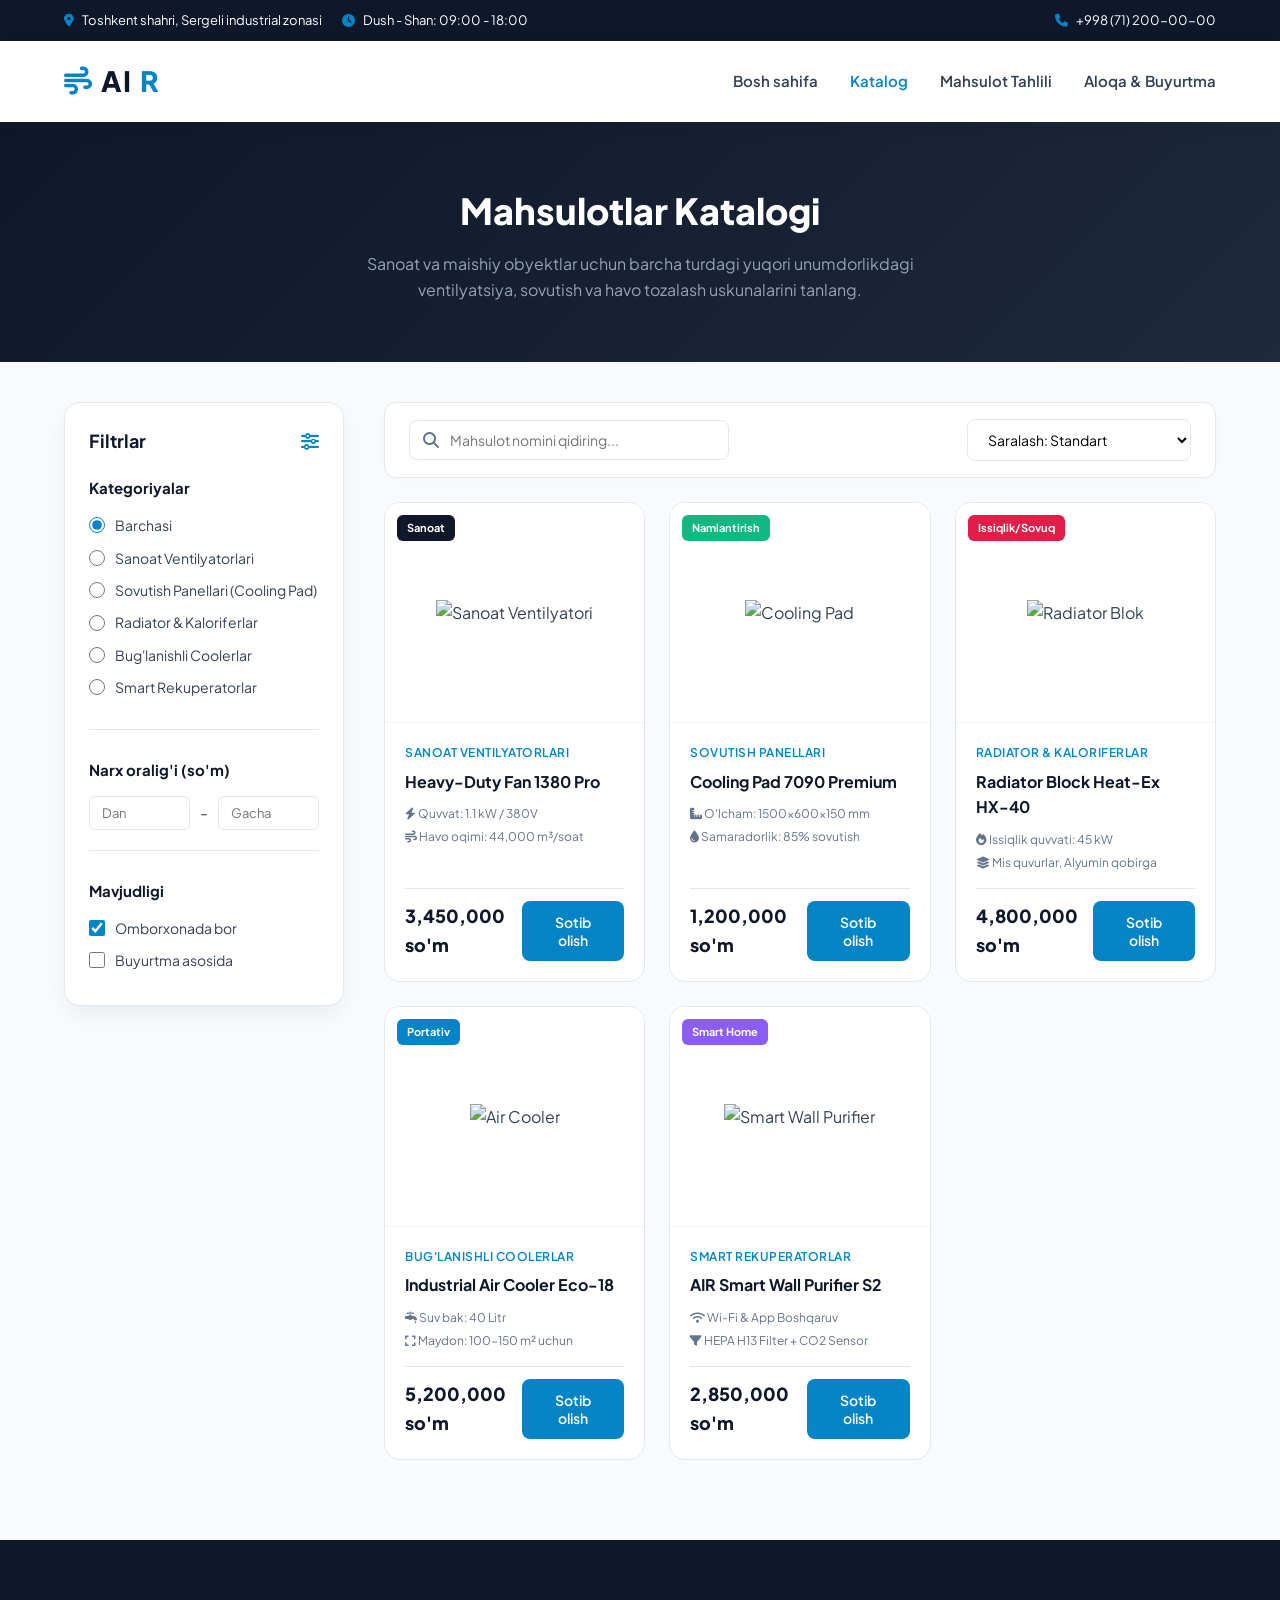
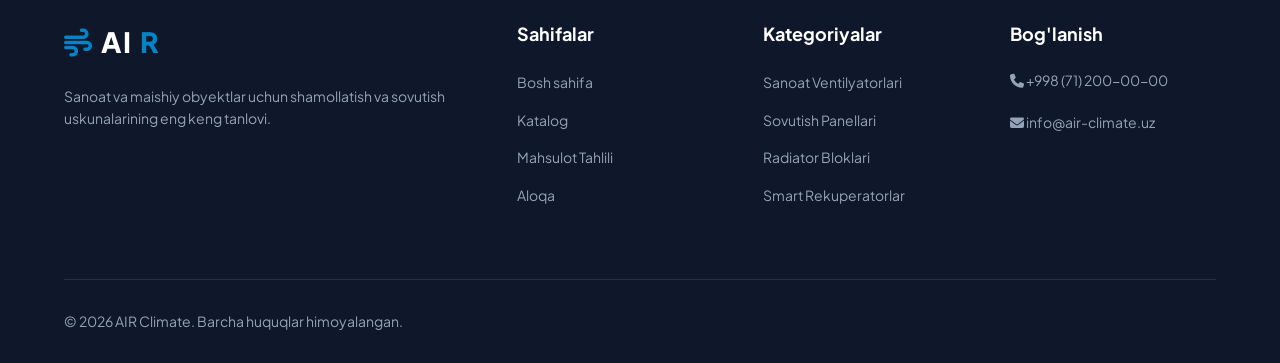
==== catalog.html @ 712cf358 "xabar" ====
<!DOCTYPE html>
<html lang="uz">
<head>
    <meta charset="UTF-8">
    <meta name="viewport" content="width=device-width, initial-scale=1.0">
    <title>AIR — Mahsulotlar Katalogi | Sanoat va Maishiy Iqlim Tizimlari</title>
    <!-- Google Fonts & FontAwesome -->
    <link href="https://fonts.googleapis.com/css2?family=Plus+Jakarta+Sans:wght@300;400;500;600;700;800&display=swap" rel="stylesheet">
    <link rel="stylesheet" href="https://cdnjs.cloudflare.com/ajax/libs/font-awesome/6.4.0/css/all.min.css">
    
    <style>
        :root {
            --primary: #0f172a;
            --primary-light: #1e293b;
            --accent: #0284c7;
            --accent-hover: #0369a1;
            --success: #10b981;
            --text-main: #334155;
            --text-light: #64748b;
            --bg-light: #f8fafc;
            --white: #ffffff;
            --border: #e2e8f0;
            --shadow: 0 10px 25px -5px rgba(15, 23, 42, 0.08);
            --transition: all 0.3s cubic-bezier(0.4, 0, 0.2, 1);
        }

        * {
            margin: 0;
            padding: 0;
            box-sizing: border-box;
            font-family: 'Plus Jakarta Sans', sans-serif;
        }

        body {
            background-color: var(--bg-light);
            color: var(--text-main);
            line-height: 1.6;
        }

        a {
            text-decoration: none;
            color: inherit;
        }

        ul {
            list-style: none;
        }

        /* Top Bar */
        .top-bar {
            background: var(--primary);
            color: var(--white);
            font-size: 13px;
            padding: 10px 5%;
            display: flex;
            justify-content: space-between;
            align-items: center;
        }

        .top-bar-left, .top-bar-right {
            display: flex;
            gap: 20px;
            align-items: center;
        }

        .top-bar i {
            color: var(--accent);
            margin-right: 6px;
        }

        /* Header & Navigation */
        header {
            background: var(--white);
            box-shadow: 0 4px 20px rgba(0,0,0,0.03);
            position: sticky;
            top: 0;
            z-index: 1000;
        }

        .navbar {
            max-width: 1400px;
            margin: 0 auto;
            padding: 18px 5%;
            display: flex;
            justify-content: space-between;
            align-items: center;
        }

        .logo {
            font-size: 28px;
            font-weight: 800;
            color: var(--primary);
            letter-spacing: 1px;
            display: flex;
            align-items: center;
            gap: 8px;
        }

        .logo span {
            color: var(--accent);
        }

        .nav-links {
            display: flex;
            gap: 32px;
            align-items: center;
        }

        .nav-links a {
            font-weight: 600;
            font-size: 15px;
            color: var(--text-main);
            transition: var(--transition);
        }

        .nav-links a:hover, .nav-links a.active {
            color: var(--accent);
        }

        .btn {
            padding: 12px 24px;
            border-radius: 8px;
            font-weight: 600;
            font-size: 14px;
            cursor: pointer;
            transition: var(--transition);
            border: none;
            display: inline-flex;
            align-items: center;
            gap: 8px;
        }

        .btn-primary {
            background: var(--accent);
            color: var(--white);
        }

        .btn-primary:hover {
            background: var(--accent-hover);
            transform: translateY(-2px);
            box-shadow: 0 6px 20px rgba(2, 132, 199, 0.3);
        }

        /* Page Banner */
        .page-banner {
            background: linear-gradient(135deg, var(--primary) 0%, var(--primary-light) 100%);
            color: var(--white);
            padding: 60px 5%;
            text-align: center;
        }

        .page-banner h1 {
            font-size: 36px;
            font-weight: 800;
            margin-bottom: 12px;
        }

        .page-banner p {
            color: #94a3b8;
            font-size: 16px;
            max-width: 600px;
            margin: 0 auto;
        }

        /* Catalog Layout */
        .catalog-container {
            max-width: 1400px;
            margin: 40px auto 80px;
            padding: 0 5%;
            display: grid;
            grid-template-columns: 280px 1fr;
            gap: 40px;
        }

        /* Filters Sidebar */
        .sidebar {
            background: var(--white);
            border-radius: 16px;
            padding: 24px;
            border: 1px solid var(--border);
            height: fit-content;
            box-shadow: var(--shadow);
        }

        .filter-title {
            font-size: 18px;
            font-weight: 700;
            color: var(--primary);
            margin-bottom: 20px;
            display: flex;
            justify-content: space-between;
            align-items: center;
        }

        .filter-group {
            margin-bottom: 28px;
            border-bottom: 1px solid var(--border);
            padding-bottom: 20px;
        }

        .filter-group:last-child {
            border-bottom: none;
            padding-bottom: 0;
            margin-bottom: 0;
        }

        .filter-group h4 {
            font-size: 15px;
            font-weight: 700;
            color: var(--primary);
            margin-bottom: 14px;
        }

        .category-list label {
            display: flex;
            align-items: center;
            gap: 10px;
            font-size: 14px;
            color: var(--text-main);
            margin-bottom: 10px;
            cursor: pointer;
            transition: var(--transition);
        }

        .category-list label:hover {
            color: var(--accent);
        }

        .category-list input[type="checkbox"], .category-list input[type="radio"] {
            accent-color: var(--accent);
            width: 16px;
            height: 16px;
            cursor: pointer;
        }

        .price-inputs {
            display: flex;
            gap: 10px;
            align-items: center;
        }

        .price-inputs input {
            width: 100%;
            padding: 8px 12px;
            border: 1px solid var(--border);
            border-radius: 6px;
            font-size: 13px;
        }

        /* Main Catalog Content */
        .catalog-content {
            display: flex;
            flex-direction: column;
            gap: 24px;
        }

        .toolbar {
            background: var(--white);
            padding: 16px 24px;
            border-radius: 12px;
            border: 1px solid var(--border);
            display: flex;
            justify-content: space-between;
            align-items: center;
            box-shadow: 0 2px 10px rgba(0,0,0,0.02);
        }

        .search-box {
            position: relative;
            width: 320px;
        }

        .search-box input {
            width: 100%;
            padding: 10px 16px 10px 40px;
            border: 1px solid var(--border);
            border-radius: 8px;
            font-size: 14px;
            outline: none;
        }

        .search-box i {
            position: absolute;
            left: 14px;
            top: 50%;
            transform: translateY(-50%);
            color: var(--text-light);
        }

        .sort-box select {
            padding: 10px 16px;
            border: 1px solid var(--border);
            border-radius: 8px;
            font-size: 14px;
            outline: none;
            background: var(--white);
            cursor: pointer;
        }

        /* Products Grid */
        .products-grid {
            display: grid;
            grid-template-columns: repeat(3, 1fr);
            gap: 24px;
        }

        .product-card {
            background: var(--white);
            border-radius: 16px;
            border: 1px solid var(--border);
            overflow: hidden;
            display: flex;
            flex-direction: column;
            justify-content: space-between;
            transition: var(--transition);
        }

        .product-card:hover {
            transform: translateY(-5px);
            box-shadow: var(--shadow);
            border-color: var(--accent);
        }

        .product-img {
            height: 220px;
            position: relative;
            background: #fff;
            display: flex;
            align-items: center;
            justify-content: center;
            padding: 20px;
            border-bottom: 1px solid #f1f5f9;
        }

        .product-img img {
            max-height: 100%;
            max-width: 100%;
            object-fit: contain;
        }

        .product-badge {
            position: absolute;
            top: 12px;
            left: 12px;
            background: var(--primary);
            color: var(--white);
            padding: 4px 10px;
            font-size: 11px;
            font-weight: 700;
            border-radius: 6px;
        }

        .product-body {
            padding: 20px;
            flex-grow: 1;
            display: flex;
            flex-direction: column;
            justify-content: space-between;
        }

        .product-category {
            font-size: 12px;
            font-weight: 600;
            color: var(--accent);
            text-transform: uppercase;
            letter-spacing: 0.5px;
            margin-bottom: 6px;
        }

        .product-title {
            font-size: 16px;
            font-weight: 700;
            color: var(--primary);
            margin-bottom: 10px;
        }

        .product-specs {
            font-size: 12px;
            color: var(--text-light);
            margin-bottom: 16px;
        }

        .product-specs span {
            display: block;
            margin-bottom: 4px;
        }

        .product-footer {
            display: flex;
            justify-content: space-between;
            align-items: center;
            padding-top: 12px;
            border-top: 1px solid var(--border);
        }

        .product-price {
            font-size: 18px;
            font-weight: 800;
            color: var(--primary);
        }

        /* Order Modal */
        .modal-overlay {
            position: fixed;
            top: 0;
            left: 0;
            width: 100%;
            height: 100%;
            background: rgba(15, 23, 42, 0.6);
            backdrop-filter: blur(5px);
            display: flex;
            align-items: center;
            justify-content: center;
            z-index: 2000;
            opacity: 0;
            visibility: hidden;
            transition: var(--transition);
        }

        .modal-overlay.active {
            opacity: 1;
            visibility: visible;
        }

        .modal {
            background: var(--white);
            width: 100%;
            max-width: 500px;
            border-radius: 20px;
            padding: 40px;
            box-shadow: 0 25px 50px -12px rgba(0, 0, 0, 0.25);
            transform: scale(0.9);
            transition: var(--transition);
            position: relative;
        }

        .modal-overlay.active .modal {
            transform: scale(1);
        }

        .modal-close {
            position: absolute;
            top: 20px;
            right: 20px;
            background: var(--bg-light);
            border: none;
            width: 36px;
            height: 36px;
            border-radius: 50%;
            font-size: 16px;
            cursor: pointer;
            color: var(--text-main);
            display: flex;
            align-items: center;
            justify-content: center;
        }

        .modal h3 {
            font-size: 24px;
            font-weight: 800;
            color: var(--primary);
            margin-bottom: 8px;
        }

        .modal p {
            color: var(--text-light);
            font-size: 14px;
            margin-bottom: 24px;
        }

        .form-group {
            margin-bottom: 18px;
        }

        .form-group label {
            display: block;
            font-size: 14px;
            font-weight: 600;
            color: var(--primary);
            margin-bottom: 6px;
        }

        .form-control {
            width: 100%;
            padding: 12px 14px;
            border: 2px solid var(--border);
            border-radius: 8px;
            font-size: 14px;
            outline: none;
        }

        .form-control:focus {
            border-color: var(--accent);
        }

        /* Footer */
        footer {
            background: var(--primary);
            color: var(--white);
            padding: 80px 5% 30px;
        }

        .footer-grid {
            max-width: 1400px;
            margin: 0 auto 60px;
            display: grid;
            grid-template-columns: 2fr 1fr 1fr 1fr;
            gap: 40px;
        }

        .footer-col h4 {
            font-size: 18px;
            font-weight: 700;
            margin-bottom: 20px;
            color: var(--white);
        }

        .footer-col p {
            color: #94a3b8;
            font-size: 14px;
            margin-bottom: 20px;
        }

        .footer-col ul li {
            margin-bottom: 12px;
        }

        .footer-col ul li a {
            color: #94a3b8;
            font-size: 14px;
            transition: var(--transition);
        }

        .footer-col ul li a:hover {
            color: var(--accent);
        }

        .footer-bottom {
            max-width: 1400px;
            margin: 0 auto;
            padding-top: 30px;
            border-top: 1px solid rgba(255,255,255,0.1);
            display: flex;
            justify-content: space-between;
            align-items: center;
            color: #94a3b8;
            font-size: 14px;
        }

        @media (max-width: 1024px) {
            .catalog-container {
                grid-template-columns: 1fr;
            }
            .products-grid {
                grid-template-columns: repeat(2, 1fr);
            }
        }

        @media (max-width: 640px) {
            .products-grid {
                grid-template-columns: 1fr;
            }
            .toolbar {
                flex-direction: column;
                gap: 15px;
            }
            .search-box {
                width: 100%;
            }
        }
    </style>
</head>
<body>

    <!-- Top Bar -->
    <div class="top-bar">
        <div class="top-bar-left">
            <span><i class="fa-solid fa-location-dot"></i> Toshkent shahri, Sergeli industrial zonasi</span>
            <span><i class="fa-solid fa-clock"></i> Dush - Shan: 09:00 - 18:00</span>
        </div>
        <div class="top-bar-right">
            <span><i class="fa-solid fa-phone"></i> +998 (71) 200-00-00</span>
        </div>
    </div>

    <!-- Header -->
    <header>
        <div class="navbar">
            <a href="index.html" class="logo">
                <i class="fa-solid fa-wind" style="color: var(--accent);"></i> AI<span>R</span>
            </a>
            <ul class="nav-links">
                <li><a href="index.html">Bosh sahifa</a></li>
                <li><a href="catalog.html" class="active">Katalog</a></li>
                <li><a href="product-detail.html">Mahsulot Tahlili</a></li>
                <li><a href="contact.html">Aloqa & Buyurtma</a></li>
            </ul>
        </div>
    </header>

    <!-- Page Banner -->
    <section class="page-banner">
        <h1>Mahsulotlar Katalogi</h1>
        <p>Sanoat va maishiy obyektlar uchun barcha turdagi yuqori unumdorlikdagi ventilyatsiya, sovutish va havo tozalash uskunalarini tanlang.</p>
    </section>

    <!-- Main Catalog Container -->
    <div class="catalog-container">
        
        <!-- Sidebar Filters -->
        <aside class="sidebar">
            <div class="filter-title">
                <span>Filtrlar</span>
                <i class="fa-solid fa-sliders" style="color: var(--accent);"></i>
            </div>

            <!-- Category Filter -->
            <div class="filter-group">
                <h4>Kategoriyalar</h4>
                <div class="category-list">
                    <label><input type="radio" name="cat" value="all" checked onclick="filterProducts()"> Barchasi</label>
                    <label><input type="radio" name="cat" value="fan" onclick="filterProducts()"> Sanoat Ventilyatorlari</label>
                    <label><input type="radio" name="cat" value="pad" onclick="filterProducts()"> Sovutish Panellari (Cooling Pad)</label>
                    <label><input type="radio" name="cat" value="radiator" onclick="filterProducts()"> Radiator & Kaloriferlar</label>
                    <label><input type="radio" name="cat" value="cooler" onclick="filterProducts()"> Bug'lanishli Coolerlar</label>
                    <label><input type="radio" name="cat" value="smart" onclick="filterProducts()"> Smart Rekuperatorlar</label>
                </div>
            </div>

            <!-- Price Filter -->
            <div class="filter-group">
                <h4>Narx oralig'i (so'm)</h4>
                <div class="price-inputs">
                    <input type="number" id="minPrice" placeholder="Dan" onkeyup="filterProducts()">
                    <span>-</span>
                    <input type="number" id="maxPrice" placeholder="Gacha" onkeyup="filterProducts()">
                </div>
            </div>

            <!-- Availability -->
            <div class="filter-group">
                <h4>Mavjudligi</h4>
                <div class="category-list">
                    <label><input type="checkbox" checked> Omborxonada bor</label>
                    <label><input type="checkbox"> Buyurtma asosida</label>
                </div>
            </div>
        </aside>

        <!-- Catalog Main Area -->
        <main class="catalog-content">
            
            <!-- Toolbar -->
            <div class="toolbar">
                <div class="search-box">
                    <i class="fa-solid fa-magnifying-glass"></i>
                    <input type="text" id="searchInput" placeholder="Mahsulot nomini qidiring..." onkeyup="filterProducts()">
                </div>
                <div class="sort-box">
                    <select id="sortSelect" onchange="filterProducts()">
                        <option value="default">Saralash: Standart</option>
                        <option value="low-high">Narx: Arzondan qimmatga</option>
                        <option value="high-low">Narx: Qimmatdan arzonga</option>
                    </select>
                </div>
            </div>

            <!-- Products Grid -->
            <div class="products-grid" id="productsGrid">
                
                <!-- Product Item 1 -->
                <div class="product-card" data-category="fan" data-price="3450000" data-name="Sanoat Devoriy Ventilyatori Heavy-Duty 1380">
                    <div class="product-img">
                        <span class="product-badge">Sanoat</span>
                        <img src="https://images.unsplash.com/photo-1621905251189-08b45d6a269e?auto=format&fit=crop&w=400&q=80" alt="Sanoat Ventilyatori">
                    </div>
                    <div class="product-body">
                        <div>
                            <div class="product-category">Sanoat Ventilyatorlari</div>
                            <h4 class="product-title">Heavy-Duty Fan 1380 Pro</h4>
                            <div class="product-specs">
                                <span><i class="fa-solid fa-bolt"></i> Quvvat: 1.1 kW / 380V</span>
                                <span><i class="fa-solid fa-wind"></i> Havo oqimi: 44,000 m³/soat</span>
                            </div>
                        </div>
                        <div class="product-footer">
                            <span class="product-price">3,450,000 so'm</span>
                            <button class="btn btn-primary" onclick="openModal('Heavy-Duty Fan 1380 Pro', '3,450,000 so\'m')">Sotib olish</button>
                        </div>
                    </div>
                </div>

                <!-- Product Item 2 -->
                <div class="product-card" data-category="pad" data-price="1200000" data-name="Evaporative Cooling Pad Sellyuloza 7090">
                    <div class="product-img">
                        <span class="product-badge" style="background: var(--success);">Namlantirish</span>
                        <img src="https://images.unsplash.com/photo-1584622650111-993a426fbf0a?auto=format&fit=crop&w=400&q=80" alt="Cooling Pad">
                    </div>
                    <div class="product-body">
                        <div>
                            <div class="product-category">Sovutish Panellari</div>
                            <h4 class="product-title">Cooling Pad 7090 Premium</h4>
                            <div class="product-specs">
                                <span><i class="fa-solid fa-ruler-combined"></i> O'lcham: 1500x600x150 mm</span>
                                <span><i class="fa-solid fa-droplet"></i> Samaradorlik: 85% sovutish</span>
                            </div>
                        </div>
                        <div class="product-footer">
                            <span class="product-price">1,200,000 so'm</span>
                            <button class="btn btn-primary" onclick="openModal('Cooling Pad 7090 Premium', '1,200,000 so\'m')">Sotib olish</button>
                        </div>
                    </div>
                </div>

                <!-- Product Item 3 -->
                <div class="product-card" data-category="radiator" data-price="4800000" data-name="Sanoat Kalorifer Radiator Blok HX-40">
                    <div class="product-img">
                        <span class="product-badge" style="background: #e11d48;">Issiqlik/Sovuq</span>
                        <img src="https://images.unsplash.com/photo-1581094288338-2314dddb7ece?auto=format&fit=crop&w=400&q=80" alt="Radiator Blok">
                    </div>
                    <div class="product-body">
                        <div>
                            <div class="product-category">Radiator & Kaloriferlar</div>
                            <h4 class="product-title">Radiator Block Heat-Ex HX-40</h4>
                            <div class="product-specs">
                                <span><i class="fa-solid fa-fire"></i> Issiqlik quvvati: 45 kW</span>
                                <span><i class="fa-solid fa-layer-group"></i> Mis quvurlar, Alyumin qobirga</span>
                            </div>
                        </div>
                        <div class="product-footer">
                            <span class="product-price">4,800,000 so'm</span>
                            <button class="btn btn-primary" onclick="openModal('Radiator Block HX-40', '4,800,000 so\'m')">Sotib olish</button>
                        </div>
                    </div>
                </div>

                <!-- Product Item 4 -->
                <div class="product-card" data-category="cooler" data-price="5200000" data-name="Evaporative Industrial Air Cooler Eco-18">
                    <div class="product-img">
                        <span class="product-badge" style="background: var(--accent);">Portativ</span>
                        <img src="https://images.unsplash.com/photo-1541888946425-d0fbb18f86f8?auto=format&fit=crop&w=400&q=80" alt="Air Cooler">
                    </div>
                    <div class="product-body">
                        <div>
                            <div class="product-category">Bug'lanishli Coolerlar</div>
                            <h4 class="product-title">Industrial Air Cooler Eco-18</h4>
                            <div class="product-specs">
                                <span><i class="fa-solid fa-faucet-drip"></i> Suv bak: 40 Litr</span>
                                <span><i class="fa-solid fa-expand"></i> Maydon: 100-150 m² uchun</span>
                            </div>
                        </div>
                        <div class="product-footer">
                            <span class="product-price">5,200,000 so'm</span>
                            <button class="btn btn-primary" onclick="openModal('Industrial Air Cooler Eco-18', '5,200,000 so\'m')">Sotib olish</button>
                        </div>
                    </div>
                </div>

                <!-- Product Item 5 -->
                <div class="product-card" data-category="smart" data-price="2850000" data-name="AIR Smart Wall Purifier Recup S2">
                    <div class="product-img">
                        <span class="product-badge" style="background: #8b5cf6;">Smart Home</span>
                        <img src="https://images.unsplash.com/photo-1541888946425-d0fbb18f86f8?auto=format&fit=crop&w=400&q=80" alt="Smart Wall Purifier">
                    </div>
                    <div class="product-body">
                        <div>
                            <div class="product-category">Smart Rekuperatorlar</div>
                            <h4 class="product-title">AIR Smart Wall Purifier S2</h4>
                            <div class="product-specs">
                                <span><i class="fa-solid fa-wifi"></i> Wi-Fi & App Boshqaruv</span>
                                <span><i class="fa-solid fa-filter"></i> HEPA H13 Filter + CO2 Sensor</span>
                            </div>
                        </div>
                        <div class="product-footer">
                            <span class="product-price">2,850,000 so'm</span>
                            <button class="btn btn-primary" onclick="openModal('AIR Smart Wall Purifier S2', '2,850,000 so\'m')">Sotib olish</button>
                        </div>
                    </div>
                </div>

            </div>
        </main>
    </div>

    <!-- Order Modal -->
    <div class="modal-overlay" id="orderModal">
        <div class="modal">
            <button class="modal-close" onclick="closeModal()"><i class="fa-solid fa-xmark"></i></button>
            <h3>Buyurtma Rasmiylashtirish</h3>
            <p id="modalProductInfo">Mahsulot tanlandi</p>
            <form id="telegramForm" onsubmit="sendToTelegram(event)">
                <div class="form-group">
                    <label>Ismingiz va Familiyangiz</label>
                    <input type="text" class="form-control" id="clientName" placeholder="Masalan: Jamshid Aliyev" required>
                </div>
                <div class="form-group">
                    <label>Telefon raqamingiz</label>
                    <input type="tel" class="form-control" id="clientPhone" placeholder="+998 90 123 45 67" required>
                </div>
                <div class="form-group">
                    <label>Yetkazib berish manzili va Izoh</label>
                    <textarea class="form-control" id="clientAddress" rows="3" placeholder="Shahar, tuman, ko'cha..." required></textarea>
                </div>
                <button type="submit" class="btn btn-primary" style="width: 100%; justify-content: center;">Telegram Orqali Tasdiqlash</button>
            </form>
        </div>
    </div>

    <!-- Footer -->
    <footer>
        <div class="footer-grid">
            <div class="footer-col">
                <div class="logo" style="color: white; margin-bottom: 20px;">
                    <i class="fa-solid fa-wind" style="color: var(--accent);"></i> AI<span>R</span>
                </div>
                <p>Sanoat va maishiy obyektlar uchun shamollatish va sovutish uskunalarining eng keng tanlovi.</p>
            </div>
            <div class="footer-col">
                <h4>Sahifalar</h4>
                <ul>
                    <li><a href="index.html">Bosh sahifa</a></li>
                    <li><a href="catalog.html">Katalog</a></li>
                    <li><a href="product-detail.html">Mahsulot Tahlili</a></li>
                    <li><a href="contact.html">Aloqa</a></li>
                </ul>
            </div>
            <div class="footer-col">
                <h4>Kategoriyalar</h4>
                <ul>
                    <li><a href="#">Sanoat Ventilyatorlari</a></li>
                    <li><a href="#">Sovutish Panellari</a></li>
                    <li><a href="#">Radiator Bloklari</a></li>
                    <li><a href="#">Smart Rekuperatorlar</a></li>
                </ul>
            </div>
            <div class="footer-col">
                <h4>Bog'lanish</h4>
                <p><i class="fa-solid fa-phone"></i> +998 (71) 200-00-00</p>
                <p><i class="fa-solid fa-envelope"></i> info@air-climate.uz</p>
            </div>
        </div>
        <div class="footer-bottom">
            <p>&copy; 2026 AIR Climate. Barcha huquqlar himoyalangan.</p>
        </div>
    </footer>

    <!-- JavaScript Filtering & Telegram API -->
    <script>
        let selectedProduct = '';
        let selectedPrice = '';

        function openModal(productName, productPrice) {
            selectedProduct = productName;
            selectedPrice = productPrice;
            document.getElementById('modalProductInfo').innerText = `Tanlangan: ${productName} — ${productPrice}`;
            document.getElementById('orderModal').classList.add('active');
        }

        function closeModal() {
            document.getElementById('orderModal').classList.remove('active');
        }

        // Filtering logic
        function filterProducts() {
            const searchVal = document.getElementById('searchInput').value.toLowerCase();
            const minPrice = parseFloat(document.getElementById('minPrice').value) || 0;
            const maxPrice = parseFloat(document.getElementById('maxPrice').value) || Infinity;
            const categoryRadio = document.querySelector('input[name="cat"]:checked').value;

            const cards = document.querySelectorAll('.product-card');

            cards.forEach(card => {
                const name = card.getAttribute('data-name').toLowerCase();
                const category = card.getAttribute('data-category');
                const price = parseFloat(card.getAttribute('data-price'));

                const matchesSearch = name.includes(searchVal);
                const matchesCategory = (categoryRadio === 'all' || category === categoryRadio);
                const matchesPrice = (price >= minPrice && price <= maxPrice);

                if (matchesSearch && matchesCategory && matchesPrice) {
                    card.style.display = 'flex';
                } else {
                    card.style.display = 'none';
                }
            });
        }

        // Telegram Integration (User ID: 5973007672)[cite: 1]
        const BOT_TOKEN = '8870087140:AAGhmm0WlIbp60iE2nBXagUrgWWs0n7otF0';
        const CHAT_ID = '5973007672';[cite: 1]

        async function sendToTelegram(event) {
            event.preventDefault();

            const name = document.getElementById('clientName').value;
            const phone = document.getElementById('clientPhone').value;
            const address = document.getElementById('clientAddress').value;

            const message = `🛍 *Katalogdan Yangi Buyurtma - AIR*\n\n` +
                            `📦 *Mahsulot:* ${selectedProduct}\n` +
                            `💰 *Narxi:* ${selectedPrice}\n` +
                            `👤 *Mijoz:* ${name}\n` +
                            `📞 *Telefon:* ${phone}\n` +
                            `📍 *Manzil:* ${address}\n` +
                            `⏰ *Vaqt:* ${new Date().toLocaleString()}`;

            const url = `https://api.telegram.org/bot${BOT_TOKEN}/sendMessage`;

            try {
                const response = await fetch(url, {
                    method: 'POST',
                    headers: { 'Content-Type': 'application/json' },
                    body: JSON.stringify({
                        chat_id: CHAT_ID,
                        text: message,
                        parse_mode: 'Markdown'
                    })
                });

                const data = await response.json();
                if (data.ok) {
                    alert('Buyurtmangiz muvaffaqiyatli Telegram botga yuborildi! Tez orada siz bilan bog\'lanamiz.');
                    closeModal();
                    document.getElementById('telegramForm').reset();
                } else {
                    alert('Xatolik yuz berdi. Iltimos qaytadan urinib ko\'ring.');
                }
            } catch (error) {
                console.error('Error:', error);
                alert('Tarmoqda xatolik yuz berdi.');
            }
        }
    </script>
</body>
</html>
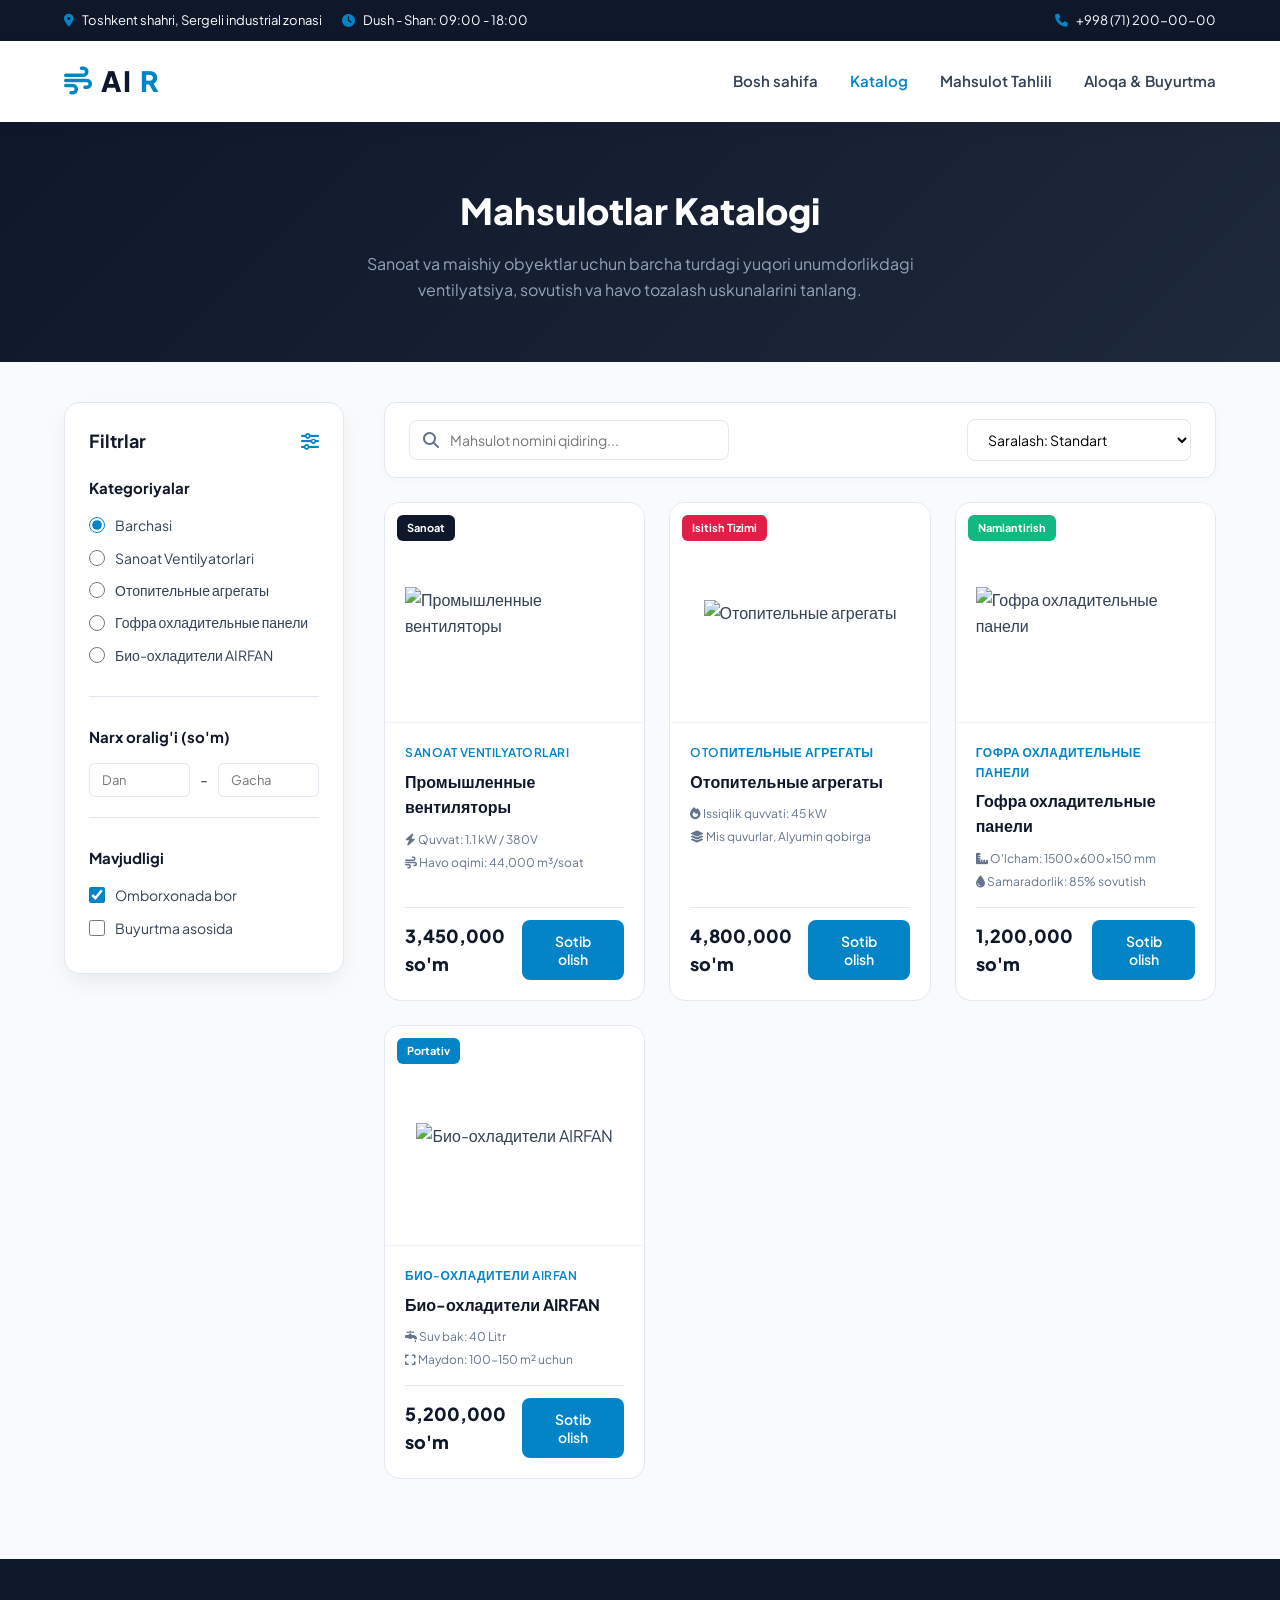
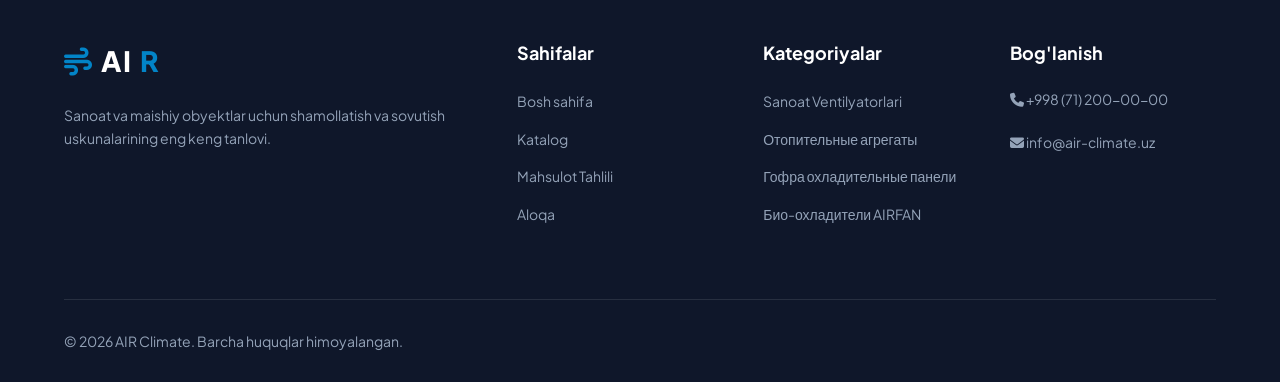
==== commit 08c8035a: "xabar" ====
--- a/catalog.html
+++ b/catalog.html
@@ -620,10 +620,9 @@
                 <div class="category-list">
                     <label><input type="radio" name="cat" value="all" checked onclick="filterProducts()"> Barchasi</label>
                     <label><input type="radio" name="cat" value="fan" onclick="filterProducts()"> Sanoat Ventilyatorlari</label>
-                    <label><input type="radio" name="cat" value="pad" onclick="filterProducts()"> Sovutish Panellari (Cooling Pad)</label>
-                    <label><input type="radio" name="cat" value="radiator" onclick="filterProducts()"> Radiator & Kaloriferlar</label>
-                    <label><input type="radio" name="cat" value="cooler" onclick="filterProducts()"> Bug'lanishli Coolerlar</label>
-                    <label><input type="radio" name="cat" value="smart" onclick="filterProducts()"> Smart Rekuperatorlar</label>
+                    <label><input type="radio" name="cat" value="radiator" onclick="filterProducts()"> Отопительные агрегаты</label>
+                    <label><input type="radio" name="cat" value="pad" onclick="filterProducts()"> Гофра охладительные панели</label>
+                    <label><input type="radio" name="cat" value="cooler" onclick="filterProducts()"> Био-охладители AIRFAN</label>
                 </div>
             </div>
 
@@ -668,16 +667,16 @@
             <!-- Products Grid -->
             <div class="products-grid" id="productsGrid">
                 
-                <!-- Product Item 1 -->
-                <div class="product-card" data-category="fan" data-price="3450000" data-name="Sanoat Devoriy Ventilyatori Heavy-Duty 1380">
+                <!-- Product 1: Промышленные вентиляторы -->
+                <div class="product-card" data-category="fan" data-price="3450000" data-name="Промышленные вентиляторы AIRFAN 1380 Pro">
                     <div class="product-img">
                         <span class="product-badge">Sanoat</span>
-                        <img src="https://images.unsplash.com/photo-1621905251189-08b45d6a269e?auto=format&fit=crop&w=400&q=80" alt="Sanoat Ventilyatori">
+                        <img src="https://airfan.uz/thumb/2/yzc3Lm7g6vigUG7zDn1mhw/1200r/d/image11380_1_0.png" alt="Промышленные вентиляторы">
                     </div>
                     <div class="product-body">
                         <div>
                             <div class="product-category">Sanoat Ventilyatorlari</div>
-                            <h4 class="product-title">Heavy-Duty Fan 1380 Pro</h4>
+                            <h4 class="product-title">Промышленные вентиляторы</h4>
                             <div class="product-specs">
                                 <span><i class="fa-solid fa-bolt"></i> Quvvat: 1.1 kW / 380V</span>
                                 <span><i class="fa-solid fa-wind"></i> Havo oqimi: 44,000 m³/soat</span>
@@ -685,21 +684,43 @@
                         </div>
                         <div class="product-footer">
                             <span class="product-price">3,450,000 so'm</span>
-                            <button class="btn btn-primary" onclick="openModal('Heavy-Duty Fan 1380 Pro', '3,450,000 so\'m')">Sotib olish</button>
+                            <button class="btn btn-primary" onclick="openModal('Промышленные вентиляторы', '3,450,000 so\'m')">Sotib olish</button>
                         </div>
                     </div>
                 </div>
 
-                <!-- Product Item 2 -->
-                <div class="product-card" data-category="pad" data-price="1200000" data-name="Evaporative Cooling Pad Sellyuloza 7090">
+                <!-- Product 2: Отопительные агрегаты -->
+                <div class="product-card" data-category="radiator" data-price="4800000" data-name="Отопительные агрегаты HX-1510">
                     <div class="product-img">
-                        <span class="product-badge" style="background: var(--success);">Namlantirish</span>
-                        <img src="https://images.unsplash.com/photo-1584622650111-993a426fbf0a?auto=format&fit=crop&w=400&q=80" alt="Cooling Pad">
+                        <span class="product-badge" style="background: #e11d48;">Isitish Tizimi</span>
+                        <img src="https://airfan.uz/thumb/2/qO_2CHLSrfEQ4OkXnjct5g/1200r/d/image1510.png" alt="Отопительные агрегаты">
                     </div>
                     <div class="product-body">
                         <div>
-                            <div class="product-category">Sovutish Panellari</div>
-                            <h4 class="product-title">Cooling Pad 7090 Premium</h4>
+                            <div class="product-category">Otoпительные агрегаты</div>
+                            <h4 class="product-title">Отопительные агрегаты</h4>
+                            <div class="product-specs">
+                                <span><i class="fa-solid fa-fire"></i> Issiqlik quvvati: 45 kW</span>
+                                <span><i class="fa-solid fa-layer-group"></i> Mis quvurlar, Alyumin qobirga</span>
+                            </div>
+                        </div>
+                        <div class="product-footer">
+                            <span class="product-price">4,800,000 so'm</span>
+                            <button class="btn btn-primary" onclick="openModal('Отопительные агрегаты', '4,800,000 so\'m')">Sotib olish</button>
+                        </div>
+                    </div>
+                </div>
+
+                <!-- Product 3: Гофра охладительные панели -->
+                <div class="product-card" data-category="pad" data-price="1200000" data-name="Гофра охладительные панели 7090 Premium">
+                    <div class="product-img">
+                        <span class="product-badge" style="background: var(--success);">Namlantirish</span>
+                        <img src="https://airfan.uz/thumb/2/AAYMvPB7iBwS2VazG23t9Q/1200r/d/image1222.png" alt="Гофра охладительные панели">
+                    </div>
+                    <div class="product-body">
+                        <div>
+                            <div class="product-category">Гофра охладительные панели</div>
+                            <h4 class="product-title">Гофра охладительные панели</h4>
                             <div class="product-specs">
                                 <span><i class="fa-solid fa-ruler-combined"></i> O'lcham: 1500x600x150 mm</span>
                                 <span><i class="fa-solid fa-droplet"></i> Samaradorlik: 85% sovutish</span>
@@ -707,43 +728,21 @@
                         </div>
                         <div class="product-footer">
                             <span class="product-price">1,200,000 so'm</span>
-                            <button class="btn btn-primary" onclick="openModal('Cooling Pad 7090 Premium', '1,200,000 so\'m')">Sotib olish</button>
+                            <button class="btn btn-primary" onclick="openModal('Гофра охладительные панели', '1,200,000 so\'m')">Sotib olish</button>
                         </div>
                     </div>
                 </div>
 
-                <!-- Product Item 3 -->
-                <div class="product-card" data-category="radiator" data-price="4800000" data-name="Sanoat Kalorifer Radiator Blok HX-40">
+                <!-- Product 4: Био-охладители AIRFAN -->
+                <div class="product-card" data-category="cooler" data-price="5200000" data-name="Био-охладители AIRFAN Eco-18">
                     <div class="product-img">
-                        <span class="product-badge" style="background: #e11d48;">Issiqlik/Sovuq</span>
-                        <img src="https://images.unsplash.com/photo-1581094288338-2314dddb7ece?auto=format&fit=crop&w=400&q=80" alt="Radiator Blok">
+                        <span class="product-badge" style="background: var(--accent);">Portativ</span>
+                        <img src="https://airfan.uz/thumb/2/eXtdmy30UKRVJftBgFwacw/1200r/d/image1.png" alt="Био-охладители AIRFAN">
                     </div>
                     <div class="product-body">
                         <div>
-                            <div class="product-category">Radiator & Kaloriferlar</div>
-                            <h4 class="product-title">Radiator Block Heat-Ex HX-40</h4>
-                            <div class="product-specs">
-                                <span><i class="fa-solid fa-fire"></i> Issiqlik quvvati: 45 kW</span>
-                                <span><i class="fa-solid fa-layer-group"></i> Mis quvurlar, Alyumin qobirga</span>
-                            </div>
-                        </div>
-                        <div class="product-footer">
-                            <span class="product-price">4,800,000 so'm</span>
-                            <button class="btn btn-primary" onclick="openModal('Radiator Block HX-40', '4,800,000 so\'m')">Sotib olish</button>
-                        </div>
-                    </div>
-                </div>
-
-                <!-- Product Item 4 -->
-                <div class="product-card" data-category="cooler" data-price="5200000" data-name="Evaporative Industrial Air Cooler Eco-18">
-                    <div class="product-img">
-                        <span class="product-badge" style="background: var(--accent);">Portativ</span>
-                        <img src="https://images.unsplash.com/photo-1541888946425-d0fbb18f86f8?auto=format&fit=crop&w=400&q=80" alt="Air Cooler">
-                    </div>
-                    <div class="product-body">
-                        <div>
-                            <div class="product-category">Bug'lanishli Coolerlar</div>
-                            <h4 class="product-title">Industrial Air Cooler Eco-18</h4>
+                            <div class="product-category">Био-охладители AIRFAN</div>
+                            <h4 class="product-title">Био-охладители AIRFAN</h4>
                             <div class="product-specs">
                                 <span><i class="fa-solid fa-faucet-drip"></i> Suv bak: 40 Litr</span>
                                 <span><i class="fa-solid fa-expand"></i> Maydon: 100-150 m² uchun</span>
@@ -751,29 +750,7 @@
                         </div>
                         <div class="product-footer">
                             <span class="product-price">5,200,000 so'm</span>
-                            <button class="btn btn-primary" onclick="openModal('Industrial Air Cooler Eco-18', '5,200,000 so\'m')">Sotib olish</button>
-                        </div>
-                    </div>
-                </div>
-
-                <!-- Product Item 5 -->
-                <div class="product-card" data-category="smart" data-price="2850000" data-name="AIR Smart Wall Purifier Recup S2">
-                    <div class="product-img">
-                        <span class="product-badge" style="background: #8b5cf6;">Smart Home</span>
-                        <img src="https://images.unsplash.com/photo-1541888946425-d0fbb18f86f8?auto=format&fit=crop&w=400&q=80" alt="Smart Wall Purifier">
-                    </div>
-                    <div class="product-body">
-                        <div>
-                            <div class="product-category">Smart Rekuperatorlar</div>
-                            <h4 class="product-title">AIR Smart Wall Purifier S2</h4>
-                            <div class="product-specs">
-                                <span><i class="fa-solid fa-wifi"></i> Wi-Fi & App Boshqaruv</span>
-                                <span><i class="fa-solid fa-filter"></i> HEPA H13 Filter + CO2 Sensor</span>
-                            </div>
-                        </div>
-                        <div class="product-footer">
-                            <span class="product-price">2,850,000 so'm</span>
-                            <button class="btn btn-primary" onclick="openModal('AIR Smart Wall Purifier S2', '2,850,000 so\'m')">Sotib olish</button>
+                            <button class="btn btn-primary" onclick="openModal('Био-охладители AIRFAN', '5,200,000 so\'m')">Sotib olish</button>
                         </div>
                     </div>
                 </div>
@@ -828,9 +805,9 @@
                 <h4>Kategoriyalar</h4>
                 <ul>
                     <li><a href="#">Sanoat Ventilyatorlari</a></li>
-                    <li><a href="#">Sovutish Panellari</a></li>
-                    <li><a href="#">Radiator Bloklari</a></li>
-                    <li><a href="#">Smart Rekuperatorlar</a></li>
+                    <li><a href="#">Отопительные агрегаты</a></li>
+                    <li><a href="#">Гофра охладительные панели</a></li>
+                    <li><a href="#">Био-охладители AIRFAN</a></li>
                 </ul>
             </div>
             <div class="footer-col">
@@ -886,9 +863,9 @@
             });
         }
 
-        // Telegram Integration (User ID: 5973007672)[cite: 1]
+        // Telegram Integration (User ID: 5973007672)
         const BOT_TOKEN = '8870087140:AAGhmm0WlIbp60iE2nBXagUrgWWs0n7otF0';
-        const CHAT_ID = '5973007672';[cite: 1]
+        const CHAT_ID = '5973007672';
 
         async function sendToTelegram(event) {
             event.preventDefault();
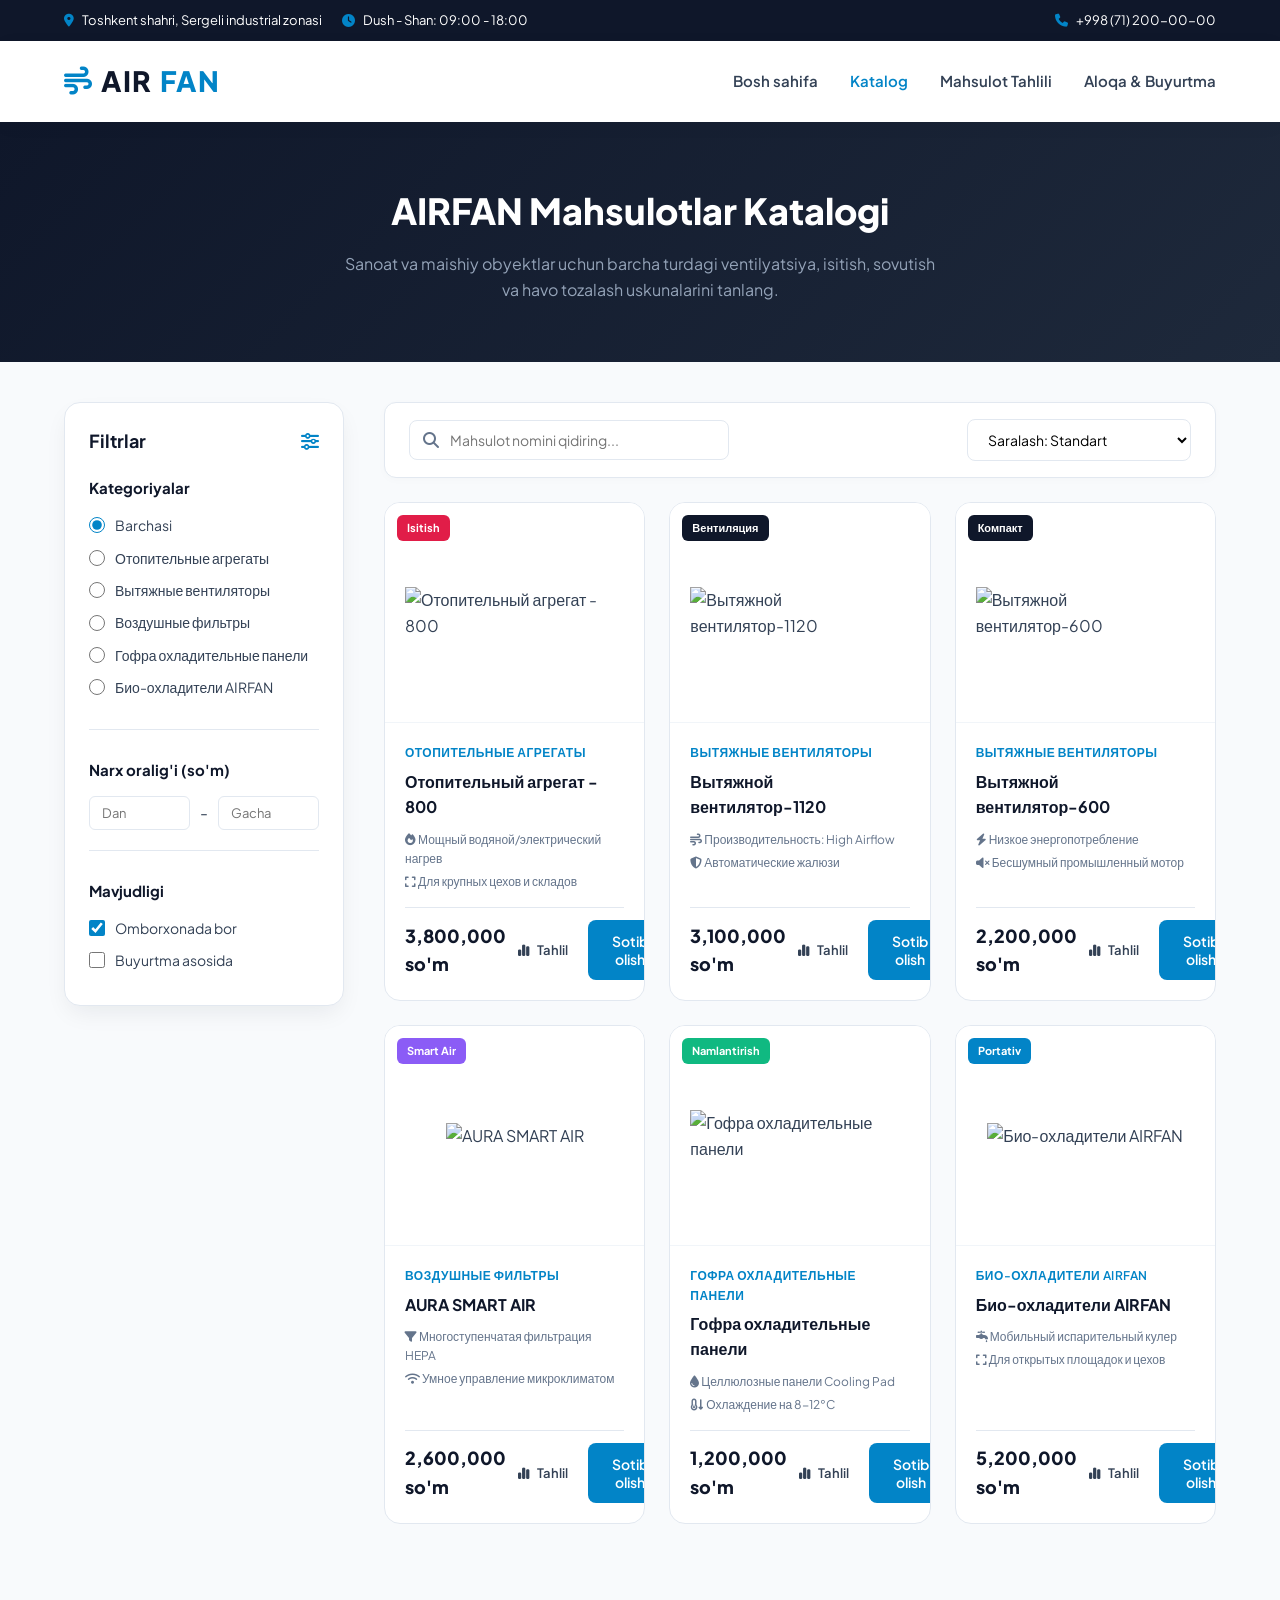
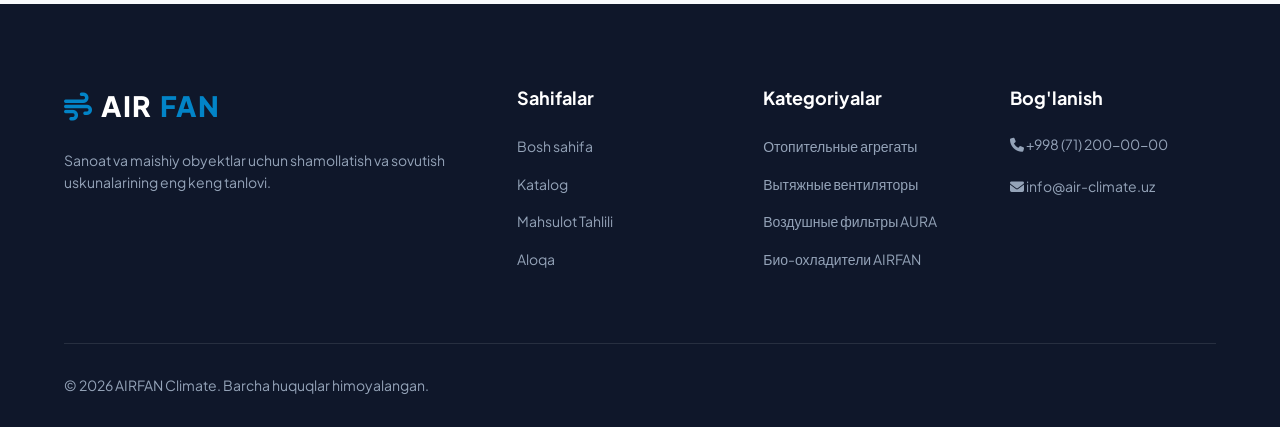
==== commit 3caccb93: "feat: rebrand project to AIRFAN and add hero section animations and UI enhancements" ====
--- a/catalog.html
+++ b/catalog.html
@@ -3,7 +3,7 @@
 <head>
     <meta charset="UTF-8">
     <meta name="viewport" content="width=device-width, initial-scale=1.0">
-    <title>AIR — Mahsulotlar Katalogi | Sanoat va Maishiy Iqlim Tizimlari</title>
+    <title>AIRFAN — Mahsulotlar Katalogi | Sanoat va Maishiy Iqlim Tizimlari</title>
     <!-- Google Fonts & FontAwesome -->
     <link href="https://fonts.googleapis.com/css2?family=Plus+Jakarta+Sans:wght@300;400;500;600;700;800&display=swap" rel="stylesheet">
     <link rel="stylesheet" href="https://cdnjs.cloudflare.com/ajax/libs/font-awesome/6.4.0/css/all.min.css">
@@ -587,7 +587,7 @@
     <header>
         <div class="navbar">
             <a href="index.html" class="logo">
-                <i class="fa-solid fa-wind" style="color: var(--accent);"></i> AI<span>R</span>
+                <i class="fa-solid fa-wind" style="color: var(--accent);"></i> AIR<span>FAN</span>
             </a>
             <ul class="nav-links">
                 <li><a href="index.html">Bosh sahifa</a></li>
@@ -600,8 +600,8 @@
 
     <!-- Page Banner -->
     <section class="page-banner">
-        <h1>Mahsulotlar Katalogi</h1>
-        <p>Sanoat va maishiy obyektlar uchun barcha turdagi yuqori unumdorlikdagi ventilyatsiya, sovutish va havo tozalash uskunalarini tanlang.</p>
+        <h1>AIRFAN Mahsulotlar Katalogi</h1>
+        <p>Sanoat va maishiy obyektlar uchun barcha turdagi ventilyatsiya, isitish, sovutish va havo tozalash uskunalarini tanlang.</p>
     </section>
 
     <!-- Main Catalog Container -->
@@ -619,8 +619,9 @@
                 <h4>Kategoriyalar</h4>
                 <div class="category-list">
                     <label><input type="radio" name="cat" value="all" checked onclick="filterProducts()"> Barchasi</label>
-                    <label><input type="radio" name="cat" value="fan" onclick="filterProducts()"> Sanoat Ventilyatorlari</label>
-                    <label><input type="radio" name="cat" value="radiator" onclick="filterProducts()"> Отопительные агрегаты</label>
+                    <label><input type="radio" name="cat" value="heating" onclick="filterProducts()"> Отопительные агрегаты</label>
+                    <label><input type="radio" name="cat" value="fan" onclick="filterProducts()"> Вытяжные вентиляторы</label>
+                    <label><input type="radio" name="cat" value="filter" onclick="filterProducts()"> Воздушные фильтры</label>
                     <label><input type="radio" name="cat" value="pad" onclick="filterProducts()"> Гофра охладительные панели</label>
                     <label><input type="radio" name="cat" value="cooler" onclick="filterProducts()"> Био-охладители AIRFAN</label>
                 </div>
@@ -664,93 +665,155 @@
                 </div>
             </div>
 
-            <!-- Products Grid -->
+            <!-- Products Grid (6 Позиций) -->
             <div class="products-grid" id="productsGrid">
                 
-                <!-- Product 1: Промышленные вентиляторы -->
-                <div class="product-card" data-category="fan" data-price="3450000" data-name="Промышленные вентиляторы AIRFAN 1380 Pro">
+                <!-- Item 1: Отопительный агрегат - 800 -->
+                <div class="product-card" data-category="heating" data-price="3800000" data-name="Отопительный агрегат - 800 AIRFAN">
                     <div class="product-img">
-                        <span class="product-badge">Sanoat</span>
-                        <img src="https://airfan.uz/thumb/2/yzc3Lm7g6vigUG7zDn1mhw/1200r/d/image11380_1_0.png" alt="Промышленные вентиляторы">
+                        <span class="product-badge" style="background: #e11d48;">Isitish</span>
+                        <img src="https://airfan.uz/thumb/2/LMMCFATn5fV2R52I1-iVjA/1200r/d/image1810.png" alt="Отопительный агрегат - 800">
                     </div>
                     <div class="product-body">
                         <div>
-                            <div class="product-category">Sanoat Ventilyatorlari</div>
-                            <h4 class="product-title">Промышленные вентиляторы</h4>
+                            <div class="product-category">Отопительные агрегаты</div>
+                            <h4 class="product-title">Отопительный агрегат - 800</h4>
                             <div class="product-specs">
-                                <span><i class="fa-solid fa-bolt"></i> Quvvat: 1.1 kW / 380V</span>
-                                <span><i class="fa-solid fa-wind"></i> Havo oqimi: 44,000 m³/soat</span>
+                                <span><i class="fa-solid fa-fire"></i> Мощный водяной/электрический нагрев</span>
+                                <span><i class="fa-solid fa-expand"></i> Для крупных цехов и складов</span>
                             </div>
                         </div>
                         <div class="product-footer">
-                            <span class="product-price">3,450,000 so'm</span>
-                            <button class="btn btn-primary" onclick="openModal('Промышленные вентиляторы', '3,450,000 so\'m')">Sotib olish</button>
-                        </div>
-                    </div>
-                </div>
-
-                <!-- Product 2: Отопительные агрегаты -->
-                <div class="product-card" data-category="radiator" data-price="4800000" data-name="Отопительные агрегаты HX-1510">
+                            <span class="product-price">3,800,000 so'm</span>
+                            <div style="display: flex; gap: 8px;">
+                                <a href="product-detail.html?product=1" class="btn btn-outline" style="padding: 9px 12px; font-size: 13px;" title="Texnik tahlil"><i class="fa-solid fa-chart-simple"></i> Tahlil</a>
+                                <button class="btn btn-primary" onclick="openModal('Отопительный агрегат - 800', '3,800,000 so\'m')">Sotib olish</button>
+                            </div>
+                        </div>
+                    </div>
+                </div>
+
+                <!-- Item 2: Вытяжной вентилятор-1120 -->
+                <div class="product-card" data-category="fan" data-price="3100000" data-name="Вытяжной вентилятор-1120 AIRFAN">
                     <div class="product-img">
-                        <span class="product-badge" style="background: #e11d48;">Isitish Tizimi</span>
-                        <img src="https://airfan.uz/thumb/2/qO_2CHLSrfEQ4OkXnjct5g/1200r/d/image1510.png" alt="Отопительные агрегаты">
+                        <span class="product-badge">Вентиляция</span>
+                        <img src="https://airfan.uz/thumb/2/qxoa4Ox1-FRtiTpZKeyb8w/1200r/d/image11120.png" alt="Вытяжной вентилятор-1120">
                     </div>
                     <div class="product-body">
                         <div>
-                            <div class="product-category">Otoпительные агрегаты</div>
-                            <h4 class="product-title">Отопительные агрегаты</h4>
+                            <div class="product-category">Вытяжные вентиляторы</div>
+                            <h4 class="product-title">Вытяжной вентилятор-1120</h4>
                             <div class="product-specs">
-                                <span><i class="fa-solid fa-fire"></i> Issiqlik quvvati: 45 kW</span>
-                                <span><i class="fa-solid fa-layer-group"></i> Mis quvurlar, Alyumin qobirga</span>
+                                <span><i class="fa-solid fa-wind"></i> Производительность: High Airflow</span>
+                                <span><i class="fa-solid fa-shield-halved"></i> Автоматические жалюзи</span>
                             </div>
                         </div>
                         <div class="product-footer">
-                            <span class="product-price">4,800,000 so'm</span>
-                            <button class="btn btn-primary" onclick="openModal('Отопительные агрегаты', '4,800,000 so\'m')">Sotib olish</button>
-                        </div>
-                    </div>
-                </div>
-
-                <!-- Product 3: Гофра охладительные панели -->
-                <div class="product-card" data-category="pad" data-price="1200000" data-name="Гофра охладительные панели 7090 Premium">
+                            <span class="product-price">3,100,000 so'm</span>
+                            <div style="display: flex; gap: 8px;">
+                                <a href="product-detail.html?product=2" class="btn btn-outline" style="padding: 9px 12px; font-size: 13px;" title="Texnik tahlil"><i class="fa-solid fa-chart-simple"></i> Tahlil</a>
+                                <button class="btn btn-primary" onclick="openModal('Вытяжной вентилятор-1120', '3,100,000 so\'m')">Sotib olish</button>
+                            </div>
+                        </div>
+                    </div>
+                </div>
+
+                <!-- Item 3: Вытяжной вентилятор-600 -->
+                <div class="product-card" data-category="fan" data-price="2200000" data-name="Вытяжной вентилятор-600 AIRFAN">
+                    <div class="product-img">
+                        <span class="product-badge">Компакт</span>
+                        <img src="https://airfan.uz/thumb/2/tEx-Yv_k7bbXvwQwro-Jxg/1200r/d/image1600.png" alt="Вытяжной вентилятор-600">
+                    </div>
+                    <div class="product-body">
+                        <div>
+                            <div class="product-category">Вытяжные вентиляторы</div>
+                            <h4 class="product-title">Вытяжной вентилятор-600</h4>
+                            <div class="product-specs">
+                                <span><i class="fa-solid fa-bolt"></i> Низкое энергопотребление</span>
+                                <span><i class="fa-solid fa-volume-xmark"></i> Бесшумный промышленный мотор</span>
+                            </div>
+                        </div>
+                        <div class="product-footer">
+                            <span class="product-price">2,200,000 so'm</span>
+                            <div style="display: flex; gap: 8px;">
+                                <a href="product-detail.html?product=3" class="btn btn-outline" style="padding: 9px 12px; font-size: 13px;" title="Texnik tahlil"><i class="fa-solid fa-chart-simple"></i> Tahlil</a>
+                                <button class="btn btn-primary" onclick="openModal('Вытяжной вентилятор-600', '2,200,000 so\'m')">Sotib olish</button>
+                            </div>
+                        </div>
+                    </div>
+                </div>
+
+                <!-- Item 4: Воздушный фильтр AURA SMART AIR -->
+                <div class="product-card" data-category="filter" data-price="2600000" data-name="Воздушный фильтр AURA SMART AIR">
+                    <div class="product-img">
+                        <span class="product-badge" style="background: #8b5cf6;">Smart Air</span>
+                        <img src="https://airfan.uz/thumb/2/mmygaUqTu9TQkCc9AueuhQ/1200r/d/imagesmart_air_1.png" alt="AURA SMART AIR">
+                    </div>
+                    <div class="product-body">
+                        <div>
+                            <div class="product-category">Воздушные фильтры</div>
+                            <h4 class="product-title">AURA SMART AIR</h4>
+                            <div class="product-specs">
+                                <span><i class="fa-solid fa-filter"></i> Многоступенчатая фильтрация HEPA</span>
+                                <span><i class="fa-solid fa-wifi"></i> Умное управление микроклиматом</span>
+                            </div>
+                        </div>
+                        <div class="product-footer">
+                            <span class="product-price">2,600,000 so'm</span>
+                            <div style="display: flex; gap: 8px;">
+                                <a href="product-detail.html?product=4" class="btn btn-outline" style="padding: 9px 12px; font-size: 13px;" title="Texnik tahlil"><i class="fa-solid fa-chart-simple"></i> Tahlil</a>
+                                <button class="btn btn-primary" onclick="openModal('Воздушный фильтр AURA SMART AIR', '2,600,000 so\'m')">Sotib olish</button>
+                            </div>
+                        </div>
+                    </div>
+                </div>
+
+                <!-- Item 5: Гофра охладительные панели -->
+                <div class="product-card" data-category="pad" data-price="1200000" data-name="Гофра охладительные панели AIRFAN">
                     <div class="product-img">
                         <span class="product-badge" style="background: var(--success);">Namlantirish</span>
-                        <img src="https://airfan.uz/thumb/2/AAYMvPB7iBwS2VazG23t9Q/1200r/d/image1222.png" alt="Гофра охладительные панели">
+                        <img src="https://airfan.uz/thumb/2/y6Dq3PnL9lI1WxNCuxg6Og/1200r/d/image2222.png" alt="Гофра охладительные панели">
                     </div>
                     <div class="product-body">
                         <div>
                             <div class="product-category">Гофра охладительные панели</div>
                             <h4 class="product-title">Гофра охладительные панели</h4>
                             <div class="product-specs">
-                                <span><i class="fa-solid fa-ruler-combined"></i> O'lcham: 1500x600x150 mm</span>
-                                <span><i class="fa-solid fa-droplet"></i> Samaradorlik: 85% sovutish</span>
+                                <span><i class="fa-solid fa-droplet"></i> Целлюлозные панели Cooling Pad</span>
+                                <span><i class="fa-solid fa-temperature-arrow-down"></i> Охлаждение на 8-12°C</span>
                             </div>
                         </div>
                         <div class="product-footer">
                             <span class="product-price">1,200,000 so'm</span>
-                            <button class="btn btn-primary" onclick="openModal('Гофра охладительные панели', '1,200,000 so\'m')">Sotib olish</button>
-                        </div>
-                    </div>
-                </div>
-
-                <!-- Product 4: Био-охладители AIRFAN -->
-                <div class="product-card" data-category="cooler" data-price="5200000" data-name="Био-охладители AIRFAN Eco-18">
+                            <div style="display: flex; gap: 8px;">
+                                <a href="product-detail.html?product=5" class="btn btn-outline" style="padding: 9px 12px; font-size: 13px;" title="Texnik tahlil"><i class="fa-solid fa-chart-simple"></i> Tahlil</a>
+                                <button class="btn btn-primary" onclick="openModal('Гофра охладительные панели', '1,200,000 so\'m')">Sotib olish</button>
+                            </div>
+                        </div>
+                    </div>
+                </div>
+
+                <!-- Item 6: Био-охладители AIRFAN -->
+                <div class="product-card" data-category="cooler" data-price="5200000" data-name="Био-охладители AIRFAN Eco-Cooler">
                     <div class="product-img">
                         <span class="product-badge" style="background: var(--accent);">Portativ</span>
-                        <img src="https://airfan.uz/thumb/2/eXtdmy30UKRVJftBgFwacw/1200r/d/image1.png" alt="Био-охладители AIRFAN">
+                        <img src="https://airfan.uz/thumb/2/t9YoEQGkJp-bKDwk3sOXiQ/1200r/d/image2.png" alt="Био-охладители AIRFAN">
                     </div>
                     <div class="product-body">
                         <div>
                             <div class="product-category">Био-охладители AIRFAN</div>
                             <h4 class="product-title">Био-охладители AIRFAN</h4>
                             <div class="product-specs">
-                                <span><i class="fa-solid fa-faucet-drip"></i> Suv bak: 40 Litr</span>
-                                <span><i class="fa-solid fa-expand"></i> Maydon: 100-150 m² uchun</span>
+                                <span><i class="fa-solid fa-faucet-drip"></i> Мобильный испарительный кулер</span>
+                                <span><i class="fa-solid fa-expand"></i> Для открытых площадок и цехов</span>
                             </div>
                         </div>
                         <div class="product-footer">
                             <span class="product-price">5,200,000 so'm</span>
-                            <button class="btn btn-primary" onclick="openModal('Био-охладители AIRFAN', '5,200,000 so\'m')">Sotib olish</button>
+                            <div style="display: flex; gap: 8px;">
+                                <a href="product-detail.html?product=6" class="btn btn-outline" style="padding: 9px 12px; font-size: 13px;" title="Texnik tahlil"><i class="fa-solid fa-chart-simple"></i> Tahlil</a>
+                                <button class="btn btn-primary" onclick="openModal('Био-охладители AIRFAN', '5,200,000 so\'m')">Sotib olish</button>
+                            </div>
                         </div>
                     </div>
                 </div>
@@ -788,7 +851,7 @@
         <div class="footer-grid">
             <div class="footer-col">
                 <div class="logo" style="color: white; margin-bottom: 20px;">
-                    <i class="fa-solid fa-wind" style="color: var(--accent);"></i> AI<span>R</span>
+                    <i class="fa-solid fa-wind" style="color: var(--accent);"></i> AIR<span>FAN</span>
                 </div>
                 <p>Sanoat va maishiy obyektlar uchun shamollatish va sovutish uskunalarining eng keng tanlovi.</p>
             </div>
@@ -804,9 +867,9 @@
             <div class="footer-col">
                 <h4>Kategoriyalar</h4>
                 <ul>
-                    <li><a href="#">Sanoat Ventilyatorlari</a></li>
                     <li><a href="#">Отопительные агрегаты</a></li>
-                    <li><a href="#">Гофра охладительные панели</a></li>
+                    <li><a href="#">Вытяжные вентиляторы</a></li>
+                    <li><a href="#">Воздушные фильтры AURA</a></li>
                     <li><a href="#">Био-охладители AIRFAN</a></li>
                 </ul>
             </div>
@@ -817,7 +880,7 @@
             </div>
         </div>
         <div class="footer-bottom">
-            <p>&copy; 2026 AIR Climate. Barcha huquqlar himoyalangan.</p>
+            <p>&copy; 2026 AIRFAN Climate. Barcha huquqlar himoyalangan.</p>
         </div>
     </footer>
 
@@ -874,7 +937,7 @@
             const phone = document.getElementById('clientPhone').value;
             const address = document.getElementById('clientAddress').value;
 
-            const message = `🛍 *Katalogdan Yangi Buyurtma - AIR*\n\n` +
+            const message = `🛍 *Katalogdan Yangi Buyurtma - AIRFAN*\n\n` +
                             `📦 *Mahsulot:* ${selectedProduct}\n` +
                             `💰 *Narxi:* ${selectedPrice}\n` +
                             `👤 *Mijoz:* ${name}\n` +
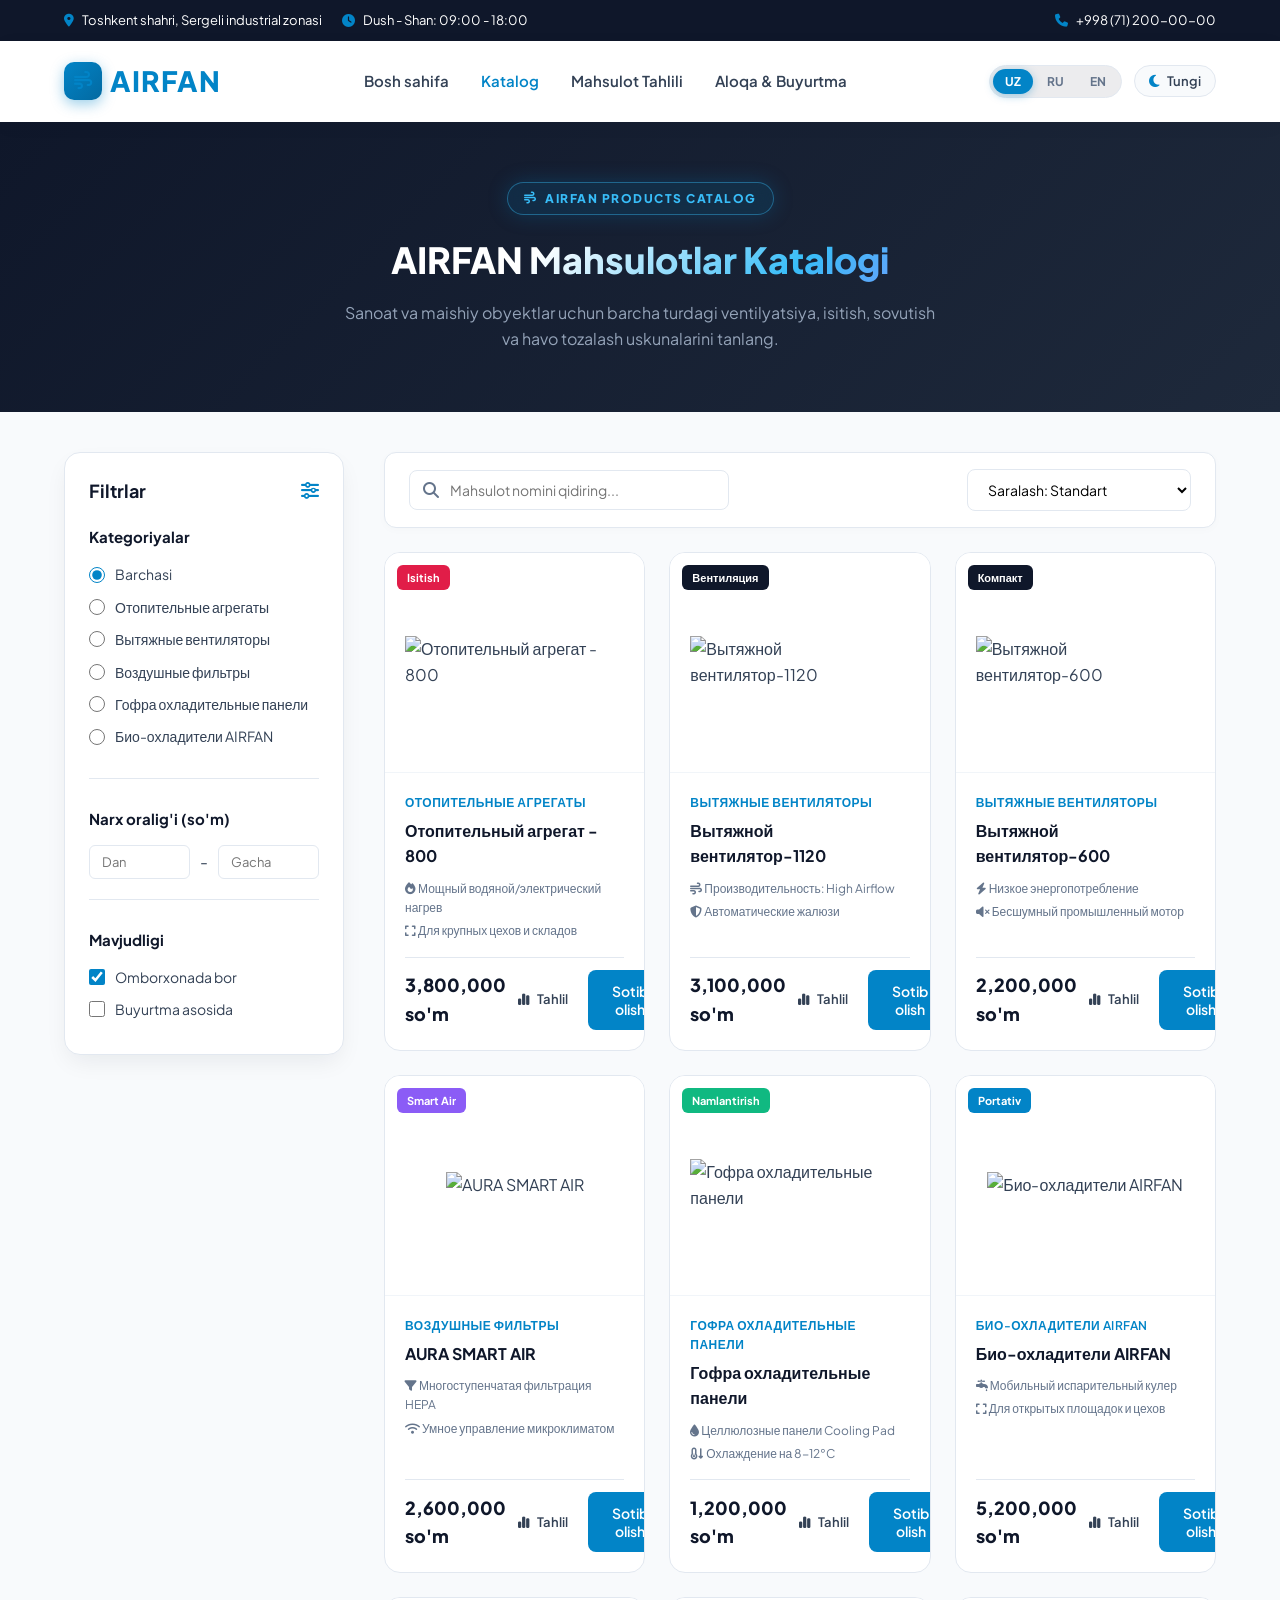
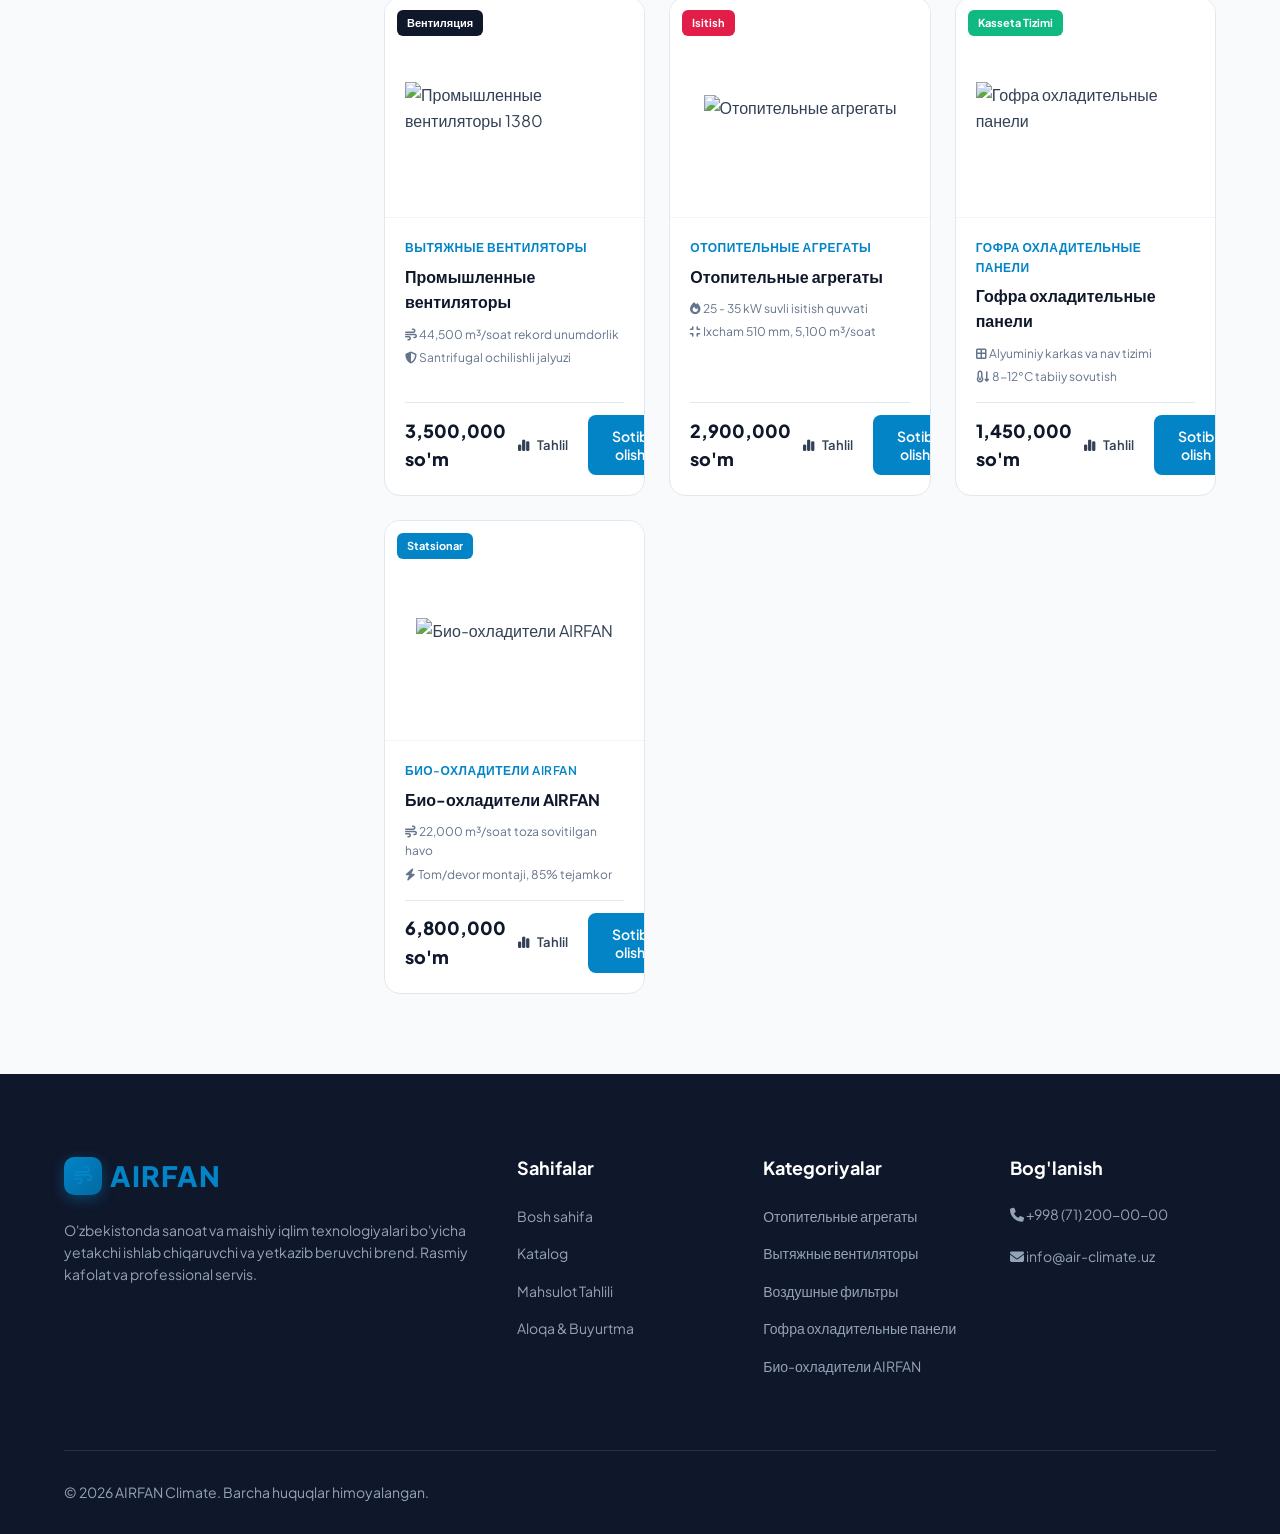
==== commit fc045e2b: "feat: add multi-language support and dark/light theme switching across pages" ====
--- a/catalog.html
+++ b/catalog.html
@@ -5,8 +5,16 @@
     <meta name="viewport" content="width=device-width, initial-scale=1.0">
     <title>AIRFAN — Mahsulotlar Katalogi | Sanoat va Maishiy Iqlim Tizimlari</title>
     <!-- Google Fonts & FontAwesome -->
-    <link href="https://fonts.googleapis.com/css2?family=Plus+Jakarta+Sans:wght@300;400;500;600;700;800&display=swap" rel="stylesheet">
+    <link href="https://fonts.googleapis.com/css2?family=Plus+Jakarta+Sans:wght@300;400;500;600;700;800;900&display=swap" rel="stylesheet">
     <link rel="stylesheet" href="https://cdnjs.cloudflare.com/ajax/libs/font-awesome/6.4.0/css/all.min.css">
+    <link rel="stylesheet" href="shared-theme.css">
+    
+    <script>
+        (function() {
+            const theme = localStorage.getItem('airfan_theme') || 'light';
+            document.documentElement.setAttribute('data-theme', theme);
+        })();
+    </script>
     
     <style>
         :root {
@@ -575,8 +583,8 @@
     <!-- Top Bar -->
     <div class="top-bar">
         <div class="top-bar-left">
-            <span><i class="fa-solid fa-location-dot"></i> Toshkent shahri, Sergeli industrial zonasi</span>
-            <span><i class="fa-solid fa-clock"></i> Dush - Shan: 09:00 - 18:00</span>
+            <span><i class="fa-solid fa-location-dot"></i> <span data-i18n="top_address">Toshkent shahri, Sergeli industrial zonasi</span></span>
+            <span><i class="fa-solid fa-clock"></i> <span data-i18n="top_hours">Dush - Shan: 09:00 - 18:00</span></span>
         </div>
         <div class="top-bar-right">
             <span><i class="fa-solid fa-phone"></i> +998 (71) 200-00-00</span>
@@ -587,21 +595,38 @@
     <header>
         <div class="navbar">
             <a href="index.html" class="logo">
-                <i class="fa-solid fa-wind" style="color: var(--accent);"></i> AIR<span>FAN</span>
+                <span class="logo-icon-wrap"><i class="fa-solid fa-wind"></i></span>
+                <span class="logo-text">AIR<span class="logo-highlight">FAN</span></span>
             </a>
             <ul class="nav-links">
-                <li><a href="index.html">Bosh sahifa</a></li>
-                <li><a href="catalog.html" class="active">Katalog</a></li>
-                <li><a href="product-detail.html">Mahsulot Tahlili</a></li>
-                <li><a href="contact.html">Aloqa & Buyurtma</a></li>
+                <li><a href="index.html" data-i18n="nav_home">Bosh sahifa</a></li>
+                <li><a href="catalog.html" class="active" data-i18n="nav_catalog">Katalog</a></li>
+                <li><a href="product-detail.html" data-i18n="nav_detail">Mahsulot Tahlili</a></li>
+                <li><a href="contact.html" data-i18n="nav_contact">Aloqa & Buyurtma</a></li>
             </ul>
+            <div class="header-controls">
+                <!-- 3 Languages Switcher: UZ | RU | EN -->
+                <div class="lang-switcher">
+                    <button type="button" class="lang-btn active" data-lang="uz" onclick="setLanguage('uz')">UZ</button>
+                    <button type="button" class="lang-btn" data-lang="ru" onclick="setLanguage('ru')">RU</button>
+                    <button type="button" class="lang-btn" data-lang="en" onclick="setLanguage('en')">EN</button>
+                </div>
+                <!-- Dark / Light Theme Toggle -->
+                <button type="button" class="theme-toggle-btn" id="themeToggle" onclick="toggleTheme()" aria-label="Toggle theme">
+                    <i class="fa-solid fa-moon"></i>
+                    <span class="theme-label" data-i18n="theme_dark">Tungi</span>
+                </button>
+            </div>
         </div>
     </header>
 
     <!-- Page Banner -->
     <section class="page-banner">
-        <h1>AIRFAN Mahsulotlar Katalogi</h1>
-        <p>Sanoat va maishiy obyektlar uchun barcha turdagi ventilyatsiya, isitish, sovutish va havo tozalash uskunalarini tanlang.</p>
+        <div class="airfan-brand-emblem">
+            <i class="fa-solid fa-wind"></i> AIRFAN PRODUCTS CATALOG
+        </div>
+        <h1><span class="airfan-gradient-title" data-i18n="cat_banner_title">AIRFAN Mahsulotlar Katalogi</span></h1>
+        <p data-i18n="cat_banner_desc">Sanoat va maishiy obyektlar uchun barcha turdagi ventilyatsiya, isitish, sovutish va havo tozalash uskunalarini tanlang.</p>
     </section>
 
     <!-- Main Catalog Container -->
@@ -610,39 +635,39 @@
         <!-- Sidebar Filters -->
         <aside class="sidebar">
             <div class="filter-title">
-                <span>Filtrlar</span>
+                <span data-i18n="filter_title">Filtrlar</span>
                 <i class="fa-solid fa-sliders" style="color: var(--accent);"></i>
             </div>
 
             <!-- Category Filter -->
             <div class="filter-group">
-                <h4>Kategoriyalar</h4>
+                <h4 data-i18n="filter_categories">Kategoriyalar</h4>
                 <div class="category-list">
-                    <label><input type="radio" name="cat" value="all" checked onclick="filterProducts()"> Barchasi</label>
-                    <label><input type="radio" name="cat" value="heating" onclick="filterProducts()"> Отопительные агрегаты</label>
-                    <label><input type="radio" name="cat" value="fan" onclick="filterProducts()"> Вытяжные вентиляторы</label>
-                    <label><input type="radio" name="cat" value="filter" onclick="filterProducts()"> Воздушные фильтры</label>
-                    <label><input type="radio" name="cat" value="pad" onclick="filterProducts()"> Гофра охладительные панели</label>
-                    <label><input type="radio" name="cat" value="cooler" onclick="filterProducts()"> Био-охладители AIRFAN</label>
+                    <label><input type="radio" name="cat" value="all" checked onclick="filterProducts()"> <span data-i18n="cat_all">Barchasi</span></label>
+                    <label><input type="radio" name="cat" value="heating" onclick="filterProducts()"> <span data-i18n="cat_heating_label">Отопительные агрегаты</span></label>
+                    <label><input type="radio" name="cat" value="fan" onclick="filterProducts()"> <span data-i18n="cat_fan_label">Вытяжные вентиляторы</span></label>
+                    <label><input type="radio" name="cat" value="filter" onclick="filterProducts()"> <span data-i18n="cat_filter_label">Воздушные фильтры</span></label>
+                    <label><input type="radio" name="cat" value="pad" onclick="filterProducts()"> <span data-i18n="cat_pad_label">Гофра охладительные панели</span></label>
+                    <label><input type="radio" name="cat" value="cooler" onclick="filterProducts()"> <span data-i18n="cat_cooler_label">Био-охладители AIRFAN</span></label>
                 </div>
             </div>
 
             <!-- Price Filter -->
             <div class="filter-group">
-                <h4>Narx oralig'i (so'm)</h4>
+                <h4 data-i18n="filter_price_title">Narx oralig'i (so'm)</h4>
                 <div class="price-inputs">
-                    <input type="number" id="minPrice" placeholder="Dan" onkeyup="filterProducts()">
+                    <input type="number" id="minPrice" placeholder="Dan" data-i18n-ph="price_from" onkeyup="filterProducts()">
                     <span>-</span>
-                    <input type="number" id="maxPrice" placeholder="Gacha" onkeyup="filterProducts()">
+                    <input type="number" id="maxPrice" placeholder="Gacha" data-i18n-ph="price_to" onkeyup="filterProducts()">
                 </div>
             </div>
 
             <!-- Availability -->
             <div class="filter-group">
-                <h4>Mavjudligi</h4>
+                <h4 data-i18n="filter_avail_title">Mavjudligi</h4>
                 <div class="category-list">
-                    <label><input type="checkbox" checked> Omborxonada bor</label>
-                    <label><input type="checkbox"> Buyurtma asosida</label>
+                    <label><input type="checkbox" checked> <span data-i18n="avail_in_stock">Omborxonada bor</span></label>
+                    <label><input type="checkbox"> <span data-i18n="avail_on_order">Buyurtma asosida</span></label>
                 </div>
             </div>
         </aside>
@@ -654,13 +679,13 @@
             <div class="toolbar">
                 <div class="search-box">
                     <i class="fa-solid fa-magnifying-glass"></i>
-                    <input type="text" id="searchInput" placeholder="Mahsulot nomini qidiring..." onkeyup="filterProducts()">
+                    <input type="text" id="searchInput" placeholder="Mahsulot nomini qidiring..." data-i18n-ph="search_ph" onkeyup="filterProducts()">
                 </div>
                 <div class="sort-box">
                     <select id="sortSelect" onchange="filterProducts()">
-                        <option value="default">Saralash: Standart</option>
-                        <option value="low-high">Narx: Arzondan qimmatga</option>
-                        <option value="high-low">Narx: Qimmatdan arzonga</option>
+                        <option value="default" data-i18n="sort_default">Saralash: Standart</option>
+                        <option value="low-high" data-i18n="sort_low_high">Narx: Arzondan qimmatga</option>
+                        <option value="high-low" data-i18n="sort_high_low">Narx: Qimmatdan arzonga</option>
                     </select>
                 </div>
             </div>
@@ -813,6 +838,106 @@
                             <div style="display: flex; gap: 8px;">
                                 <a href="product-detail.html?product=6" class="btn btn-outline" style="padding: 9px 12px; font-size: 13px;" title="Texnik tahlil"><i class="fa-solid fa-chart-simple"></i> Tahlil</a>
                                 <button class="btn btn-primary" onclick="openModal('Био-охладители AIRFAN', '5,200,000 so\'m')">Sotib olish</button>
+                            </div>
+                        </div>
+                    </div>
+                </div>
+
+                <!-- Item 7: Промышленные вентиляторы 1380 -->
+                <div class="product-card" data-category="fan" data-price="3500000" data-name="Промышленные вентиляторы 1380 AIRFAN">
+                    <div class="product-img">
+                        <span class="product-badge">Вентиляция</span>
+                        <img src="https://airfan.uz/thumb/2/yzc3Lm7g6vigUG7zDn1mhw/1200r/d/image11380_1_0.png" alt="Промышленные вентиляторы 1380">
+                    </div>
+                    <div class="product-body">
+                        <div>
+                            <div class="product-category">Вытяжные вентиляторы</div>
+                            <h4 class="product-title">Промышленные вентиляторы</h4>
+                            <div class="product-specs">
+                                <span><i class="fa-solid fa-wind"></i> 44,500 m³/soat rekord unumdorlik</span>
+                                <span><i class="fa-solid fa-shield-halved"></i> Santrifugal ochilishli jalyuzi</span>
+                            </div>
+                        </div>
+                        <div class="product-footer">
+                            <span class="product-price">3,500,000 so'm</span>
+                            <div style="display: flex; gap: 8px;">
+                                <a href="product-detail.html?product=7" class="btn btn-outline" style="padding: 9px 12px; font-size: 13px;" title="Texnik tahlil"><i class="fa-solid fa-chart-simple"></i> Tahlil</a>
+                                <button class="btn btn-primary" onclick="openModal('Промышленные вентиляторы', '3,500,000 so\'m')">Sotib olish</button>
+                            </div>
+                        </div>
+                    </div>
+                </div>
+
+                <!-- Item 8: Отопительные агрегаты -->
+                <div class="product-card" data-category="heating" data-price="2900000" data-name="Отопительные агрегаты AIRFAN 510">
+                    <div class="product-img">
+                        <span class="product-badge" style="background: #e11d48;">Isitish</span>
+                        <img src="https://airfan.uz/thumb/2/qO_2CHLSrfEQ4OkXnjct5g/1200r/d/image1510.png" alt="Отопительные агрегаты">
+                    </div>
+                    <div class="product-body">
+                        <div>
+                            <div class="product-category">Отопительные агрегаты</div>
+                            <h4 class="product-title">Отопительные агрегаты</h4>
+                            <div class="product-specs">
+                                <span><i class="fa-solid fa-fire"></i> 25 - 35 kW suvli isitish quvvati</span>
+                                <span><i class="fa-solid fa-compress"></i> Ixcham 510 mm, 5,100 m³/soat</span>
+                            </div>
+                        </div>
+                        <div class="product-footer">
+                            <span class="product-price">2,900,000 so'm</span>
+                            <div style="display: flex; gap: 8px;">
+                                <a href="product-detail.html?product=8" class="btn btn-outline" style="padding: 9px 12px; font-size: 13px;" title="Texnik tahlil"><i class="fa-solid fa-chart-simple"></i> Tahlil</a>
+                                <button class="btn btn-primary" onclick="openModal('Отопительные агрегаты', '2,900,000 so\'m')">Sotib olish</button>
+                            </div>
+                        </div>
+                    </div>
+                </div>
+
+                <!-- Item 9: Гофра охладительные панели -->
+                <div class="product-card" data-category="pad" data-price="1450000" data-name="Гофра охладительные панели с кассетой AIRFAN">
+                    <div class="product-img">
+                        <span class="product-badge" style="background: var(--success);">Kasseta Tizimi</span>
+                        <img src="https://airfan.uz/thumb/2/AAYMvPB7iBwS2VazG23t9Q/1200r/d/image1222.png" alt="Гофра охладительные панели">
+                    </div>
+                    <div class="product-body">
+                        <div>
+                            <div class="product-category">Гофра охладительные панели</div>
+                            <h4 class="product-title">Гофра охладительные панели</h4>
+                            <div class="product-specs">
+                                <span><i class="fa-solid fa-border-all"></i> Alyuminiy karkas va nav tizimi</span>
+                                <span><i class="fa-solid fa-temperature-arrow-down"></i> 8-12°C tabiiy sovutish</span>
+                            </div>
+                        </div>
+                        <div class="product-footer">
+                            <span class="product-price">1,450,000 so'm</span>
+                            <div style="display: flex; gap: 8px;">
+                                <a href="product-detail.html?product=9" class="btn btn-outline" style="padding: 9px 12px; font-size: 13px;" title="Texnik tahlil"><i class="fa-solid fa-chart-simple"></i> Tahlil</a>
+                                <button class="btn btn-primary" onclick="openModal('Гофра охладительные панели', '1,450,000 so\'m')">Sotib olish</button>
+                            </div>
+                        </div>
+                    </div>
+                </div>
+
+                <!-- Item 10: Био-охладители AIRFAN -->
+                <div class="product-card" data-category="cooler" data-price="6800000" data-name="Био-охладители AIRFAN Стационарный">
+                    <div class="product-img">
+                        <span class="product-badge" style="background: var(--accent);">Statsionar</span>
+                        <img src="https://airfan.uz/thumb/2/eXtdmy30UKRVJftBgFwacw/1200r/d/image1.png" alt="Био-охладители AIRFAN">
+                    </div>
+                    <div class="product-body">
+                        <div>
+                            <div class="product-category">Био-охладители AIRFAN</div>
+                            <h4 class="product-title">Био-охладители AIRFAN</h4>
+                            <div class="product-specs">
+                                <span><i class="fa-solid fa-wind"></i> 22,000 m³/soat toza sovitilgan havo</span>
+                                <span><i class="fa-solid fa-bolt"></i> Tom/devor montaji, 85% tejamkor</span>
+                            </div>
+                        </div>
+                        <div class="product-footer">
+                            <span class="product-price">6,800,000 so'm</span>
+                            <div style="display: flex; gap: 8px;">
+                                <a href="product-detail.html?product=10" class="btn btn-outline" style="padding: 9px 12px; font-size: 13px;" title="Texnik tahlil"><i class="fa-solid fa-chart-simple"></i> Tahlil</a>
+                                <button class="btn btn-primary" onclick="openModal('Био-охладители AIRFAN', '6,800,000 so\'m')">Sotib olish</button>
                             </div>
                         </div>
                     </div>
@@ -847,40 +972,43 @@
     </div>
 
     <!-- Footer -->
+    <!-- Footer -->
     <footer>
         <div class="footer-grid">
             <div class="footer-col">
                 <div class="logo" style="color: white; margin-bottom: 20px;">
-                    <i class="fa-solid fa-wind" style="color: var(--accent);"></i> AIR<span>FAN</span>
-                </div>
-                <p>Sanoat va maishiy obyektlar uchun shamollatish va sovutish uskunalarining eng keng tanlovi.</p>
+                    <span class="logo-icon-wrap"><i class="fa-solid fa-wind"></i></span>
+                    <span class="logo-text">AIR<span class="logo-highlight">FAN</span></span>
+                </div>
+                <p data-i18n="footer_about">Sanoat va maishiy obyektlar uchun shamollatish va sovutish uskunalarining eng keng tanlovi.</p>
             </div>
             <div class="footer-col">
-                <h4>Sahifalar</h4>
+                <h4 data-i18n="footer_pages">Sahifalar</h4>
                 <ul>
-                    <li><a href="index.html">Bosh sahifa</a></li>
-                    <li><a href="catalog.html">Katalog</a></li>
-                    <li><a href="product-detail.html">Mahsulot Tahlili</a></li>
-                    <li><a href="contact.html">Aloqa</a></li>
+                    <li><a href="index.html" data-i18n="nav_home">Bosh sahifa</a></li>
+                    <li><a href="catalog.html" data-i18n="nav_catalog">Katalog</a></li>
+                    <li><a href="product-detail.html" data-i18n="nav_detail">Mahsulot Tahlili</a></li>
+                    <li><a href="contact.html" data-i18n="nav_contact">Aloqa</a></li>
                 </ul>
             </div>
             <div class="footer-col">
-                <h4>Kategoriyalar</h4>
+                <h4 data-i18n="filter_categories">Kategoriyalar</h4>
                 <ul>
-                    <li><a href="#">Отопительные агрегаты</a></li>
-                    <li><a href="#">Вытяжные вентиляторы</a></li>
-                    <li><a href="#">Воздушные фильтры AURA</a></li>
-                    <li><a href="#">Био-охладители AIRFAN</a></li>
+                    <li><a href="catalog.html" data-i18n="cat_heating_label">Отопительные агрегаты</a></li>
+                    <li><a href="catalog.html" data-i18n="cat_fan_label">Вытяжные вентиляторы</a></li>
+                    <li><a href="catalog.html" data-i18n="cat_filter_label">Воздушные фильтры</a></li>
+                    <li><a href="catalog.html" data-i18n="cat_pad_label">Гофра охладительные панели</a></li>
+                    <li><a href="catalog.html" data-i18n="cat_cooler_label">Био-охладители AIRFAN</a></li>
                 </ul>
             </div>
             <div class="footer-col">
-                <h4>Bog'lanish</h4>
+                <h4 data-i18n="footer_contact">Bog'lanish</h4>
                 <p><i class="fa-solid fa-phone"></i> +998 (71) 200-00-00</p>
                 <p><i class="fa-solid fa-envelope"></i> info@air-climate.uz</p>
             </div>
         </div>
         <div class="footer-bottom">
-            <p>&copy; 2026 AIRFAN Climate. Barcha huquqlar himoyalangan.</p>
+            <p>&copy; 2026 AIRFAN Climate. <span data-i18n="footer_rights">Barcha huquqlar himoyalangan.</span></p>
         </div>
     </footer>
 
@@ -900,16 +1028,25 @@
             document.getElementById('orderModal').classList.remove('active');
         }
 
-        // Filtering logic
+        // Filtering and sorting logic
         function filterProducts() {
             const searchVal = document.getElementById('searchInput').value.toLowerCase();
             const minPrice = parseFloat(document.getElementById('minPrice').value) || 0;
             const maxPrice = parseFloat(document.getElementById('maxPrice').value) || Infinity;
             const categoryRadio = document.querySelector('input[name="cat"]:checked').value;
-
-            const cards = document.querySelectorAll('.product-card');
+            const sortVal = document.getElementById('sortSelect').value;
+
+            const grid = document.getElementById('productsGrid');
+            const cards = Array.from(document.querySelectorAll('.product-card'));
+
+            if (sortVal === 'low-high') {
+                cards.sort((a, b) => parseFloat(a.getAttribute('data-price')) - parseFloat(b.getAttribute('data-price')));
+            } else if (sortVal === 'high-low') {
+                cards.sort((a, b) => parseFloat(b.getAttribute('data-price')) - parseFloat(a.getAttribute('data-price')));
+            }
 
             cards.forEach(card => {
+                grid.appendChild(card);
                 const name = card.getAttribute('data-name').toLowerCase();
                 const category = card.getAttribute('data-category');
                 const price = parseFloat(card.getAttribute('data-price'));
@@ -972,5 +1109,7 @@
             }
         }
     </script>
+    <!-- Shared Theme & Language Controller -->
+    <script src="theme-lang.js"></script>
 </body>
 </html>
--- a/shared-theme.css
+++ b/shared-theme.css
@@ -0,0 +1,387 @@
+/* ==========================================================================
+   AIRFAN - Premium Shared Design System: Dark/Light Mode, Branding & Switchers
+   ========================================================================== */
+
+/* --------------------------------------------------------------------------
+   DARK THEME VARIABLES & OVERRIDES
+   -------------------------------------------------------------------------- */
+:root {
+    --brand-glow: rgba(2, 132, 199, 0.4);
+    --brand-gradient: linear-gradient(135deg, #38bdf8 0%, #0284c7 50%, #2563eb 100%);
+    --card-surface: #ffffff;
+    --input-bg: #ffffff;
+    --table-stripe: #f8fafc;
+}
+
+[data-theme="dark"] {
+    --primary: #f8fafc;
+    --primary-light: #cbd5e1;
+    --accent: #38bdf8;
+    --accent-hover: #0ea5e9;
+    --text-main: #e2e8f0;
+    --text-light: #94a3b8;
+    --bg-light: #090e1a;
+    --white: #111a2e;
+    --border: #1e293b;
+    --shadow: 0 10px 25px -5px rgba(0, 0, 0, 0.5);
+    --shadow-lg: 0 20px 40px -10px rgba(0, 0, 0, 0.7);
+    --brand-glow: rgba(56, 189, 248, 0.4);
+    --card-surface: #111a2e;
+    --input-bg: #090e1a;
+    --table-stripe: #0d1526;
+}
+
+[data-theme="dark"] body {
+    background-color: var(--bg-light);
+    color: var(--text-main);
+}
+
+[data-theme="dark"] header {
+    background: rgba(17, 26, 46, 0.95);
+    backdrop-filter: blur(12px);
+    border-bottom: 1px solid var(--border);
+    box-shadow: 0 4px 25px rgba(0,0,0,0.4);
+}
+
+[data-theme="dark"] .top-bar {
+    background: #060913;
+    border-bottom: 1px solid rgba(255,255,255,0.06);
+}
+
+[data-theme="dark"] .card,
+[data-theme="dark"] .product-card,
+[data-theme="dark"] .category-card,
+[data-theme="dark"] .sidebar,
+[data-theme="dark"] .toolbar,
+[data-theme="dark"] .info-card,
+[data-theme="dark"] .form-card,
+[data-theme="dark"] .modal,
+[data-theme="dark"] .tab-content,
+[data-theme="dark"] .comparison-card,
+[data-theme="dark"] .features-grid {
+    background: var(--white);
+    border-color: var(--border);
+    color: var(--text-main);
+}
+
+[data-theme="dark"] .product-img,
+[data-theme="dark"] .category-img,
+[data-theme="dark"] .main-image {
+    background: #0e1628;
+    border-color: var(--border);
+}
+
+[data-theme="dark"] .form-control,
+[data-theme="dark"] .search-box input,
+[data-theme="dark"] .sort-box select,
+[data-theme="dark"] .price-inputs input {
+    background: var(--input-bg);
+    color: var(--text-main);
+    border-color: var(--border);
+}
+
+[data-theme="dark"] .form-control:focus,
+[data-theme="dark"] .search-box input:focus {
+    border-color: var(--accent);
+    box-shadow: 0 0 0 3px rgba(56, 189, 248, 0.2);
+}
+
+[data-theme="dark"] .btn-outline {
+    border-color: var(--border);
+    color: var(--text-main);
+}
+
+[data-theme="dark"] .btn-outline:hover {
+    border-color: var(--accent);
+    color: var(--accent);
+    background: rgba(56, 189, 248, 0.1);
+}
+
+[data-theme="dark"] .product-price,
+[data-theme="dark"] .current-price {
+    color: #38bdf8;
+}
+
+[data-theme="dark"] .specs-table tr:nth-child(even),
+[data-theme="dark"] .comparison-table tr:nth-child(even) {
+    background: var(--table-stripe);
+}
+
+[data-theme="dark"] .specs-table td,
+[data-theme="dark"] .comparison-table td {
+    border-color: var(--border);
+    color: var(--text-main);
+}
+
+[data-theme="dark"] .comparison-table th {
+    background: #060913;
+    border-color: var(--border);
+}
+
+[data-theme="dark"] .selector-strip,
+[data-theme="dark"] .thumb-item {
+    background: var(--white);
+    border-color: var(--border);
+}
+
+[data-theme="dark"] .selector-pill {
+    background: #090e1a;
+    color: var(--text-main);
+}
+
+[data-theme="dark"] .selector-pill.active {
+    background: var(--accent);
+    color: #060913;
+    box-shadow: 0 0 15px rgba(56, 189, 248, 0.4);
+}
+
+[data-theme="dark"] footer {
+    background: #060913;
+    border-top: 1px solid var(--border);
+}
+
+/* --------------------------------------------------------------------------
+   BRAND IDENTITY STYLING: AIRFAN
+   -------------------------------------------------------------------------- */
+.logo {
+    display: inline-flex;
+    align-items: center;
+    gap: 10px;
+    font-size: 26px;
+    font-weight: 900;
+    letter-spacing: 0.5px;
+    color: var(--primary);
+    text-decoration: none;
+    transition: var(--transition);
+}
+
+.logo-icon-wrap {
+    width: 38px;
+    height: 38px;
+    border-radius: 10px;
+    background: linear-gradient(135deg, #0284c7 0%, #0369a1 100%);
+    display: flex;
+    align-items: center;
+    justify-content: center;
+    color: #ffffff;
+    font-size: 18px;
+    box-shadow: 0 4px 14px rgba(2, 132, 199, 0.4);
+    transition: var(--transition);
+}
+
+.logo:hover .logo-icon-wrap {
+    transform: rotate(180deg) scale(1.05);
+    box-shadow: 0 0 20px rgba(56, 189, 248, 0.7);
+}
+
+.logo-highlight {
+    color: var(--accent);
+    position: relative;
+}
+
+/* Stylized AIRFAN Brand Emblem on Slides & Banners */
+.airfan-brand-emblem {
+    display: inline-flex;
+    align-items: center;
+    gap: 8px;
+    padding: 6px 16px;
+    border-radius: 999px;
+    background: rgba(2, 132, 199, 0.14);
+    border: 1px solid rgba(56, 189, 248, 0.4);
+    backdrop-filter: blur(10px);
+    color: #38bdf8;
+    font-size: 12px;
+    font-weight: 800;
+    letter-spacing: 1.5px;
+    text-transform: uppercase;
+    box-shadow: 0 0 20px rgba(2, 132, 199, 0.25);
+    margin-bottom: 16px;
+    animation: pulseBadge 3s infinite alternate ease-in-out;
+}
+
+@keyframes pulseBadge {
+    0% { transform: translateY(0); box-shadow: 0 0 15px rgba(2, 132, 199, 0.2); }
+    100% { transform: translateY(-2px); box-shadow: 0 0 25px rgba(56, 189, 248, 0.5); }
+}
+
+.airfan-gradient-title {
+    background: linear-gradient(135deg, #ffffff 30%, #38bdf8 80%, #60a5fa 100%);
+    -webkit-background-clip: text;
+    -webkit-text-fill-color: transparent;
+    display: inline;
+}
+
+/* --------------------------------------------------------------------------
+   SWITCHERS: LANGUAGE & THEME IN HEADER / TOP-BAR
+   -------------------------------------------------------------------------- */
+.header-controls {
+    display: flex;
+    align-items: center;
+    gap: 12px;
+}
+
+/* Language Switcher Segmented Control */
+.lang-switcher {
+    display: inline-flex;
+    align-items: center;
+    background: rgba(15, 23, 42, 0.08);
+    border: 1px solid var(--border);
+    border-radius: 999px;
+    padding: 3px;
+    gap: 2px;
+}
+
+[data-theme="dark"] .lang-switcher {
+    background: rgba(255, 255, 255, 0.05);
+    border-color: rgba(255, 255, 255, 0.12);
+}
+
+.lang-btn {
+    border: none;
+    background: transparent;
+    padding: 5px 12px;
+    font-size: 12px;
+    font-weight: 700;
+    border-radius: 999px;
+    cursor: pointer;
+    color: var(--text-light);
+    transition: var(--transition);
+}
+
+.lang-btn:hover {
+    color: var(--accent);
+}
+
+.lang-btn.active {
+    background: var(--accent);
+    color: #ffffff;
+    box-shadow: 0 2px 8px rgba(2, 132, 199, 0.35);
+}
+
+[data-theme="dark"] .lang-btn.active {
+    background: var(--accent);
+    color: #060913;
+}
+
+/* Theme Toggle Button */
+.theme-toggle-btn {
+    display: inline-flex;
+    align-items: center;
+    gap: 7px;
+    background: var(--bg-light);
+    border: 1px solid var(--border);
+    padding: 7px 14px;
+    border-radius: 999px;
+    cursor: pointer;
+    color: var(--text-main);
+    font-size: 13px;
+    font-weight: 600;
+    transition: var(--transition);
+}
+
+.theme-toggle-btn:hover {
+    border-color: var(--accent);
+    color: var(--accent);
+    transform: translateY(-1px);
+    box-shadow: 0 4px 12px rgba(2, 132, 199, 0.15);
+}
+
+.theme-toggle-btn i {
+    font-size: 14px;
+    color: var(--accent);
+    transition: transform 0.4s ease;
+}
+
+.theme-toggle-btn:hover i {
+    transform: rotate(25deg);
+}
+
+/* --------------------------------------------------------------------------
+   HERO SLIDER COMPONENT (index.html)
+   -------------------------------------------------------------------------- */
+.hero-slider {
+    position: relative;
+    width: 100%;
+    overflow: hidden;
+}
+
+.hero-slide {
+    display: none;
+    animation: slideFadeIn 0.7s cubic-bezier(0.16, 1, 0.3, 1) forwards;
+}
+
+.hero-slide.active {
+    display: grid;
+}
+
+@keyframes slideFadeIn {
+    from {
+        opacity: 0;
+        transform: translateY(20px) scale(0.98);
+    }
+    to {
+        opacity: 1;
+        transform: translateY(0) scale(1);
+    }
+}
+
+.slider-controls {
+    display: flex;
+    align-items: center;
+    justify-content: space-between;
+    max-width: 1400px;
+    margin: 25px auto 0;
+    padding: 0 5%;
+    position: relative;
+    z-index: 5;
+}
+
+.slider-dots {
+    display: flex;
+    gap: 10px;
+    align-items: center;
+}
+
+.slider-dot {
+    width: 32px;
+    height: 8px;
+    border-radius: 4px;
+    background: rgba(255, 255, 255, 0.25);
+    cursor: pointer;
+    transition: var(--transition);
+    border: none;
+}
+
+.slider-dot.active {
+    width: 50px;
+    background: var(--accent);
+    box-shadow: 0 0 12px var(--accent);
+}
+
+.slider-arrows {
+    display: flex;
+    gap: 10px;
+}
+
+.slider-arrow-btn {
+    width: 44px;
+    height: 44px;
+    border-radius: 50%;
+    background: rgba(255, 255, 255, 0.1);
+    border: 1px solid rgba(255, 255, 255, 0.2);
+    color: #ffffff;
+    font-size: 16px;
+    cursor: pointer;
+    display: flex;
+    align-items: center;
+    justify-content: center;
+    transition: var(--transition);
+    backdrop-filter: blur(8px);
+}
+
+.slider-arrow-btn:hover {
+    background: var(--accent);
+    border-color: var(--accent);
+    transform: scale(1.08);
+    box-shadow: 0 0 16px var(--accent);
+}
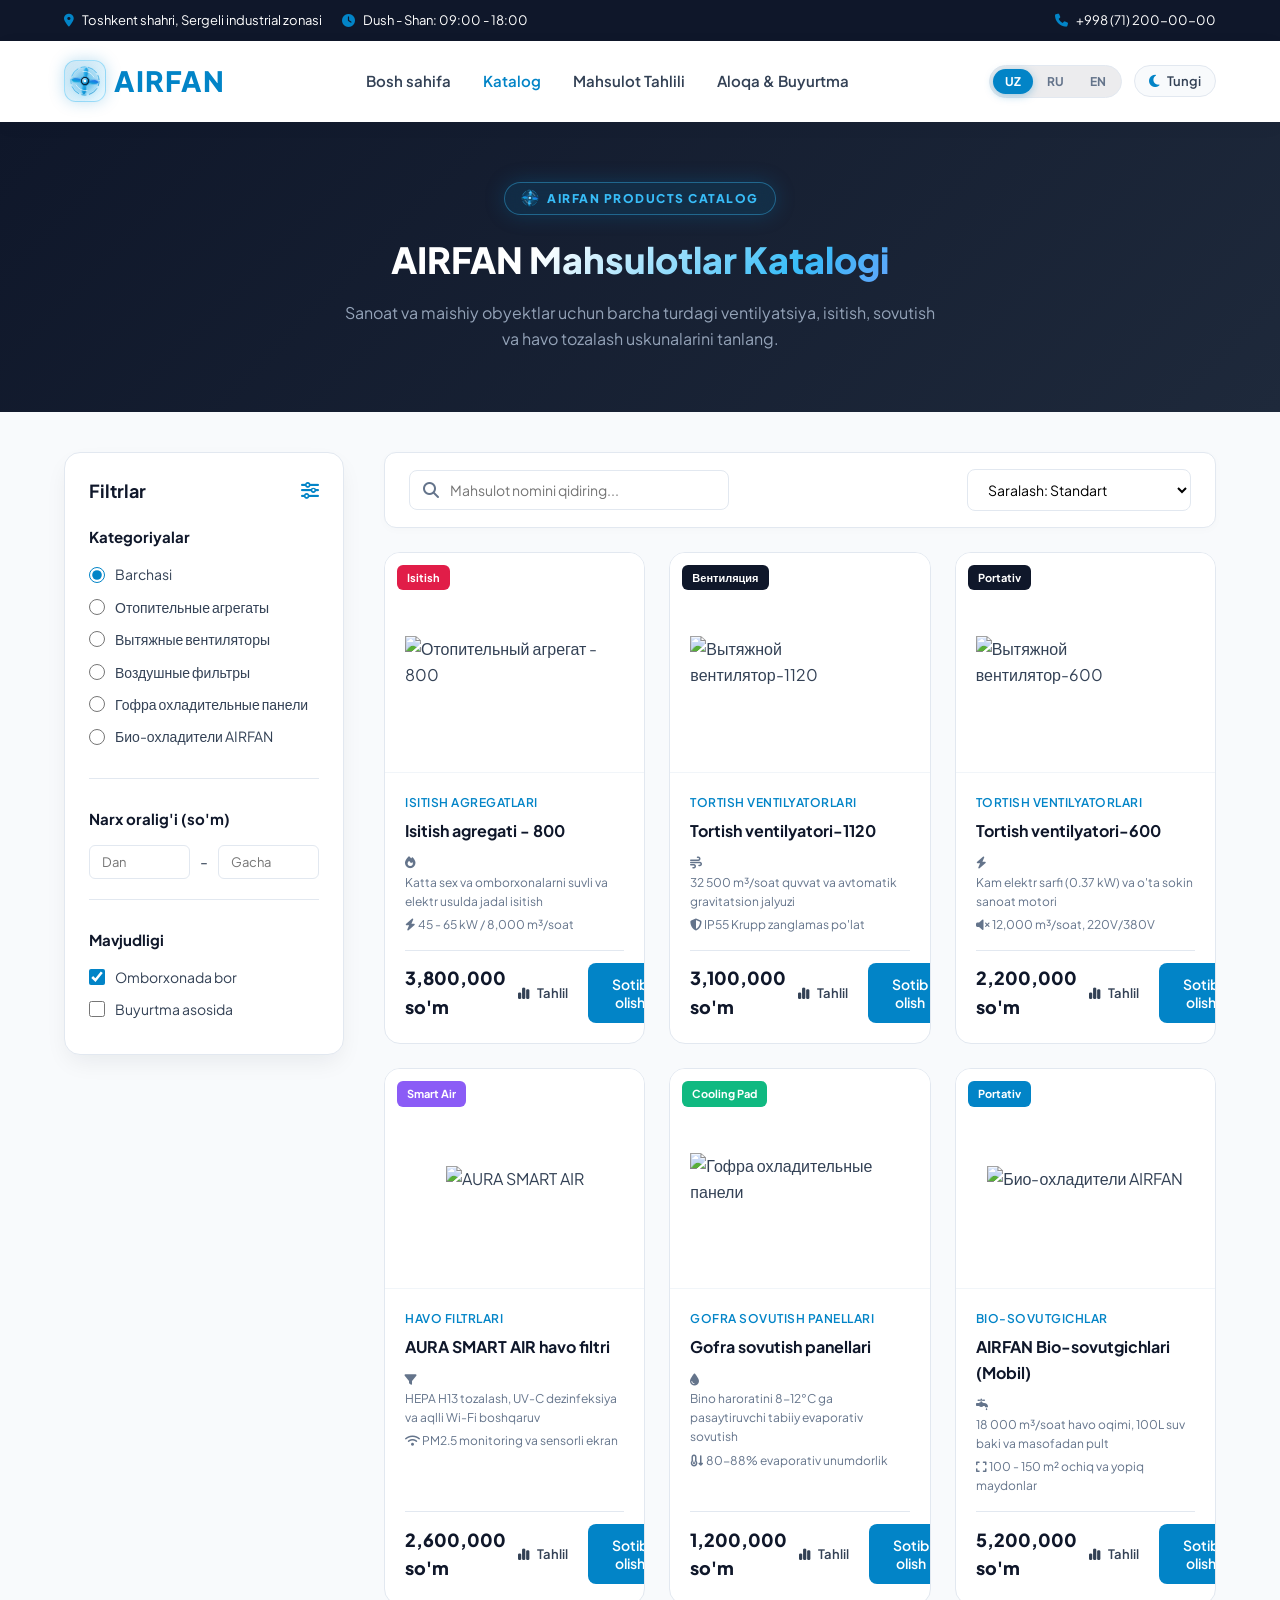
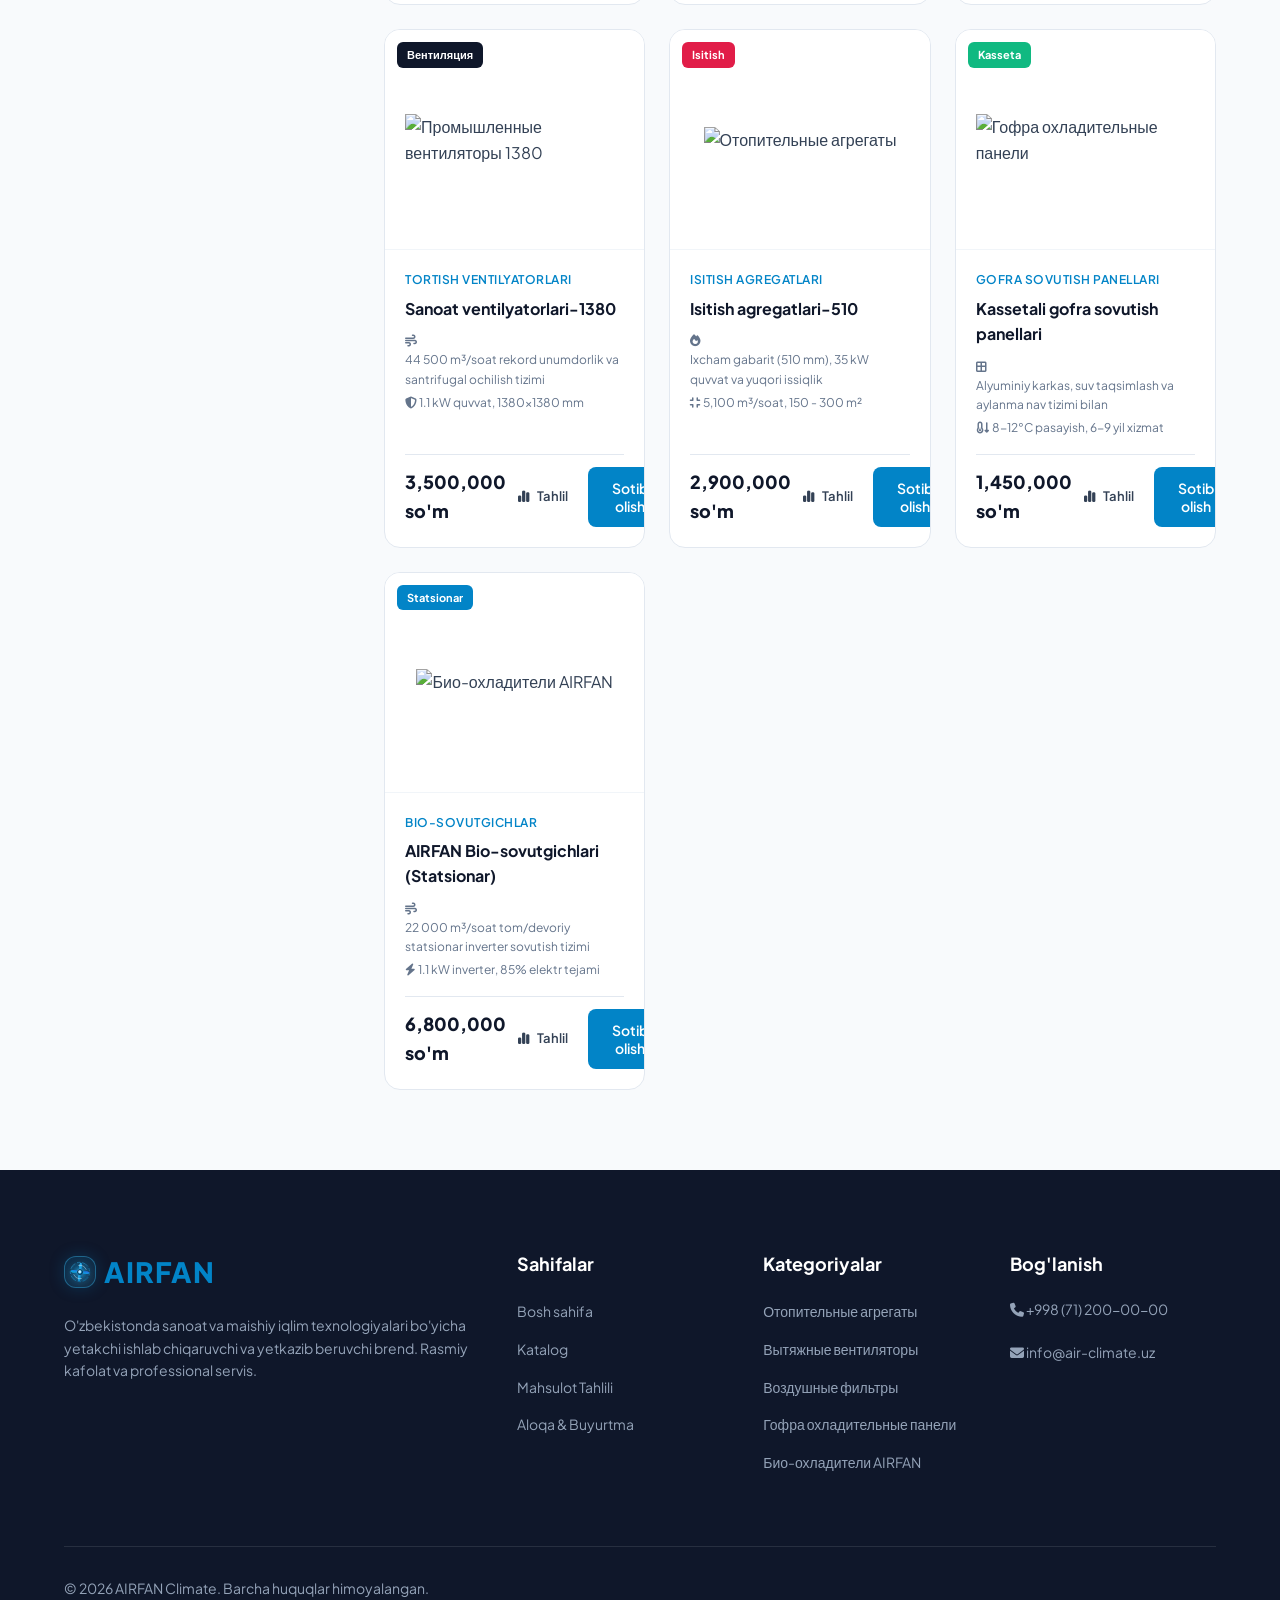
==== commit 4030c7c3: "feat: add multilingual support and custom favicon across catalog and web pages" ====
--- a/catalog.html
+++ b/catalog.html
@@ -4,6 +4,7 @@
     <meta charset="UTF-8">
     <meta name="viewport" content="width=device-width, initial-scale=1.0">
     <title>AIRFAN — Mahsulotlar Katalogi | Sanoat va Maishiy Iqlim Tizimlari</title>
+    <link rel="icon" type="image/svg+xml" href="favicon.svg">
     <!-- Google Fonts & FontAwesome -->
     <link href="https://fonts.googleapis.com/css2?family=Plus+Jakarta+Sans:wght@300;400;500;600;700;800;900&display=swap" rel="stylesheet">
     <link rel="stylesheet" href="https://cdnjs.cloudflare.com/ajax/libs/font-awesome/6.4.0/css/all.min.css">
@@ -595,7 +596,7 @@
     <header>
         <div class="navbar">
             <a href="index.html" class="logo">
-                <span class="logo-icon-wrap"><i class="fa-solid fa-wind"></i></span>
+                <span class="logo-icon-wrap"><img src="favicon.svg" alt="AIRFAN Emblem" class="logo-emblem-img"></span>
                 <span class="logo-text">AIR<span class="logo-highlight">FAN</span></span>
             </a>
             <ul class="nav-links">
@@ -623,7 +624,7 @@
     <!-- Page Banner -->
     <section class="page-banner">
         <div class="airfan-brand-emblem">
-            <i class="fa-solid fa-wind"></i> AIRFAN PRODUCTS CATALOG
+            <img src="favicon.svg" alt="AIRFAN" style="width: 18px; height: 18px; vertical-align: middle;"> AIRFAN PRODUCTS CATALOG
         </div>
         <h1><span class="airfan-gradient-title" data-i18n="cat_banner_title">AIRFAN Mahsulotlar Katalogi</span></h1>
         <p data-i18n="cat_banner_desc">Sanoat va maishiy obyektlar uchun barcha turdagi ventilyatsiya, isitish, sovutish va havo tozalash uskunalarini tanlang.</p>
@@ -694,75 +695,75 @@
             <div class="products-grid" id="productsGrid">
                 
                 <!-- Item 1: Отопительный агрегат - 800 -->
-                <div class="product-card" data-category="heating" data-price="3800000" data-name="Отопительный агрегат - 800 AIRFAN">
+                <div class="product-card" data-category="heating" data-price="3800000" data-name="Отопительный агрегат - 800 AIRFAN Isitish">
                     <div class="product-img">
-                        <span class="product-badge" style="background: #e11d48;">Isitish</span>
+                        <span class="product-badge" style="background: #e11d48;" data-i18n="badge_heating">Isitish</span>
                         <img src="https://airfan.uz/thumb/2/LMMCFATn5fV2R52I1-iVjA/1200r/d/image1810.png" alt="Отопительный агрегат - 800">
                     </div>
                     <div class="product-body">
                         <div>
-                            <div class="product-category">Отопительные агрегаты</div>
-                            <h4 class="product-title">Отопительный агрегат - 800</h4>
+                            <div class="product-category" data-i18n="prod_cat_1">Isitish agregatlari</div>
+                            <h4 class="product-title" data-i18n="prod_title_1">Isitish agregati - 800</h4>
                             <div class="product-specs">
-                                <span><i class="fa-solid fa-fire"></i> Мощный водяной/электрический нагрев</span>
-                                <span><i class="fa-solid fa-expand"></i> Для крупных цехов и складов</span>
+                                <span><i class="fa-solid fa-fire"></i> <span data-i18n="prod_desc_1">Katta sex va omborxonalarni suvli va elektr usulda jadal isitish</span></span>
+                                <span><i class="fa-solid fa-bolt"></i> 45 - 65 kW / 8,000 m³/soat</span>
                             </div>
                         </div>
                         <div class="product-footer">
                             <span class="product-price">3,800,000 so'm</span>
                             <div style="display: flex; gap: 8px;">
-                                <a href="product-detail.html?product=1" class="btn btn-outline" style="padding: 9px 12px; font-size: 13px;" title="Texnik tahlil"><i class="fa-solid fa-chart-simple"></i> Tahlil</a>
-                                <button class="btn btn-primary" onclick="openModal('Отопительный агрегат - 800', '3,800,000 so\'m')">Sotib olish</button>
+                                <a href="product-detail.html?product=1" class="btn btn-outline" style="padding: 9px 12px; font-size: 13px;" title="Texnik tahlil"><i class="fa-solid fa-chart-simple"></i> <span data-i18n="btn_analysis">Tahlil</span></a>
+                                <button class="btn btn-primary" onclick="openModal('Isitish agregati - 800', '3,800,000 so\'m')" data-i18n="btn_buy">Sotib olish</button>
                             </div>
                         </div>
                     </div>
                 </div>
 
                 <!-- Item 2: Вытяжной вентилятор-1120 -->
-                <div class="product-card" data-category="fan" data-price="3100000" data-name="Вытяжной вентилятор-1120 AIRFAN">
+                <div class="product-card" data-category="fan" data-price="3100000" data-name="Вытяжной вентилятор-1120 AIRFAN Tortish">
                     <div class="product-img">
                         <span class="product-badge">Вентиляция</span>
                         <img src="https://airfan.uz/thumb/2/qxoa4Ox1-FRtiTpZKeyb8w/1200r/d/image11120.png" alt="Вытяжной вентилятор-1120">
                     </div>
                     <div class="product-body">
                         <div>
-                            <div class="product-category">Вытяжные вентиляторы</div>
-                            <h4 class="product-title">Вытяжной вентилятор-1120</h4>
+                            <div class="product-category" data-i18n="prod_cat_2">Tortish ventilyatorlari</div>
+                            <h4 class="product-title" data-i18n="prod_title_2">Tortish ventilyatori-1120</h4>
                             <div class="product-specs">
-                                <span><i class="fa-solid fa-wind"></i> Производительность: High Airflow</span>
-                                <span><i class="fa-solid fa-shield-halved"></i> Автоматические жалюзи</span>
+                                <span><i class="fa-solid fa-wind"></i> <span data-i18n="prod_desc_2">32 500 m³/soat quvvat va avtomatik gravitatsion jalyuzi</span></span>
+                                <span><i class="fa-solid fa-shield-halved"></i> IP55 Krupp zanglamas po'lat</span>
                             </div>
                         </div>
                         <div class="product-footer">
                             <span class="product-price">3,100,000 so'm</span>
                             <div style="display: flex; gap: 8px;">
-                                <a href="product-detail.html?product=2" class="btn btn-outline" style="padding: 9px 12px; font-size: 13px;" title="Texnik tahlil"><i class="fa-solid fa-chart-simple"></i> Tahlil</a>
-                                <button class="btn btn-primary" onclick="openModal('Вытяжной вентилятор-1120', '3,100,000 so\'m')">Sotib olish</button>
+                                <a href="product-detail.html?product=2" class="btn btn-outline" style="padding: 9px 12px; font-size: 13px;" title="Texnik tahlil"><i class="fa-solid fa-chart-simple"></i> <span data-i18n="btn_analysis">Tahlil</span></a>
+                                <button class="btn btn-primary" onclick="openModal('Вытяжной вентилятор-1120', '3,100,000 so\'m')" data-i18n="btn_buy">Sotib olish</button>
                             </div>
                         </div>
                     </div>
                 </div>
 
                 <!-- Item 3: Вытяжной вентилятор-600 -->
-                <div class="product-card" data-category="fan" data-price="2200000" data-name="Вытяжной вентилятор-600 AIRFAN">
+                <div class="product-card" data-category="fan" data-price="2200000" data-name="Вытяжной вентилятор-600 AIRFAN Tortish">
                     <div class="product-img">
-                        <span class="product-badge">Компакт</span>
+                        <span class="product-badge" data-i18n="badge_portable">Компакт</span>
                         <img src="https://airfan.uz/thumb/2/tEx-Yv_k7bbXvwQwro-Jxg/1200r/d/image1600.png" alt="Вытяжной вентилятор-600">
                     </div>
                     <div class="product-body">
                         <div>
-                            <div class="product-category">Вытяжные вентиляторы</div>
-                            <h4 class="product-title">Вытяжной вентилятор-600</h4>
+                            <div class="product-category" data-i18n="prod_cat_3">Tortish ventilyatorlari</div>
+                            <h4 class="product-title" data-i18n="prod_title_3">Tortish ventilyatori-600</h4>
                             <div class="product-specs">
-                                <span><i class="fa-solid fa-bolt"></i> Низкое энергопотребление</span>
-                                <span><i class="fa-solid fa-volume-xmark"></i> Бесшумный промышленный мотор</span>
+                                <span><i class="fa-solid fa-bolt"></i> <span data-i18n="prod_desc_3">Kam elektr sarfi (0.37 kW) va o'ta sokin sanoat motori</span></span>
+                                <span><i class="fa-solid fa-volume-xmark"></i> 12,000 m³/soat, 220V/380V</span>
                             </div>
                         </div>
                         <div class="product-footer">
                             <span class="product-price">2,200,000 so'm</span>
                             <div style="display: flex; gap: 8px;">
-                                <a href="product-detail.html?product=3" class="btn btn-outline" style="padding: 9px 12px; font-size: 13px;" title="Texnik tahlil"><i class="fa-solid fa-chart-simple"></i> Tahlil</a>
-                                <button class="btn btn-primary" onclick="openModal('Вытяжной вентилятор-600', '2,200,000 so\'m')">Sotib olish</button>
+                                <a href="product-detail.html?product=3" class="btn btn-outline" style="padding: 9px 12px; font-size: 13px;" title="Texnik tahlil"><i class="fa-solid fa-chart-simple"></i> <span data-i18n="btn_analysis">Tahlil</span></a>
+                                <button class="btn btn-primary" onclick="openModal('Вытяжной вентилятор-600', '2,200,000 so\'m')" data-i18n="btn_buy">Sotib olish</button>
                             </div>
                         </div>
                     </div>
@@ -776,18 +777,18 @@
                     </div>
                     <div class="product-body">
                         <div>
-                            <div class="product-category">Воздушные фильтры</div>
-                            <h4 class="product-title">AURA SMART AIR</h4>
+                            <div class="product-category" data-i18n="prod_cat_4">Havo filtrlari</div>
+                            <h4 class="product-title" data-i18n="prod_title_4">AURA SMART AIR havo filtri</h4>
                             <div class="product-specs">
-                                <span><i class="fa-solid fa-filter"></i> Многоступенчатая фильтрация HEPA</span>
-                                <span><i class="fa-solid fa-wifi"></i> Умное управление микроклиматом</span>
+                                <span><i class="fa-solid fa-filter"></i> <span data-i18n="prod_desc_4">HEPA H13 tozalash, UV-C dezinfeksiya va aqlli Wi-Fi boshqaruv</span></span>
+                                <span><i class="fa-solid fa-wifi"></i> PM2.5 monitoring va sensorli ekran</span>
                             </div>
                         </div>
                         <div class="product-footer">
                             <span class="product-price">2,600,000 so'm</span>
                             <div style="display: flex; gap: 8px;">
-                                <a href="product-detail.html?product=4" class="btn btn-outline" style="padding: 9px 12px; font-size: 13px;" title="Texnik tahlil"><i class="fa-solid fa-chart-simple"></i> Tahlil</a>
-                                <button class="btn btn-primary" onclick="openModal('Воздушный фильтр AURA SMART AIR', '2,600,000 so\'m')">Sotib olish</button>
+                                <a href="product-detail.html?product=4" class="btn btn-outline" style="padding: 9px 12px; font-size: 13px;" title="Texnik tahlil"><i class="fa-solid fa-chart-simple"></i> <span data-i18n="btn_analysis">Tahlil</span></a>
+                                <button class="btn btn-primary" onclick="openModal('Воздушный фильтр AURA SMART AIR', '2,600,000 so\'m')" data-i18n="btn_buy">Sotib olish</button>
                             </div>
                         </div>
                     </div>
@@ -796,23 +797,23 @@
                 <!-- Item 5: Гофра охладительные панели -->
                 <div class="product-card" data-category="pad" data-price="1200000" data-name="Гофра охладительные панели AIRFAN">
                     <div class="product-img">
-                        <span class="product-badge" style="background: var(--success);">Namlantirish</span>
+                        <span class="product-badge" style="background: var(--success);">Cooling Pad</span>
                         <img src="https://airfan.uz/thumb/2/y6Dq3PnL9lI1WxNCuxg6Og/1200r/d/image2222.png" alt="Гофра охладительные панели">
                     </div>
                     <div class="product-body">
                         <div>
-                            <div class="product-category">Гофра охладительные панели</div>
-                            <h4 class="product-title">Гофра охладительные панели</h4>
+                            <div class="product-category" data-i18n="prod_cat_5">Gofra sovutish panellari</div>
+                            <h4 class="product-title" data-i18n="prod_title_5">Gofra sovutish panellari</h4>
                             <div class="product-specs">
-                                <span><i class="fa-solid fa-droplet"></i> Целлюлозные панели Cooling Pad</span>
-                                <span><i class="fa-solid fa-temperature-arrow-down"></i> Охлаждение на 8-12°C</span>
+                                <span><i class="fa-solid fa-droplet"></i> <span data-i18n="prod_desc_5">Bino haroratini 8-12°C ga pasaytiruvchi tabiiy evaporativ sovutish</span></span>
+                                <span><i class="fa-solid fa-temperature-arrow-down"></i> 80-88% evaporativ unumdorlik</span>
                             </div>
                         </div>
                         <div class="product-footer">
                             <span class="product-price">1,200,000 so'm</span>
                             <div style="display: flex; gap: 8px;">
-                                <a href="product-detail.html?product=5" class="btn btn-outline" style="padding: 9px 12px; font-size: 13px;" title="Texnik tahlil"><i class="fa-solid fa-chart-simple"></i> Tahlil</a>
-                                <button class="btn btn-primary" onclick="openModal('Гофра охладительные панели', '1,200,000 so\'m')">Sotib olish</button>
+                                <a href="product-detail.html?product=5" class="btn btn-outline" style="padding: 9px 12px; font-size: 13px;" title="Texnik tahlil"><i class="fa-solid fa-chart-simple"></i> <span data-i18n="btn_analysis">Tahlil</span></a>
+                                <button class="btn btn-primary" onclick="openModal('Гофра охладительные панели', '1,200,000 so\'m')" data-i18n="btn_buy">Sotib olish</button>
                             </div>
                         </div>
                     </div>
@@ -821,23 +822,23 @@
                 <!-- Item 6: Био-охладители AIRFAN -->
                 <div class="product-card" data-category="cooler" data-price="5200000" data-name="Био-охладители AIRFAN Eco-Cooler">
                     <div class="product-img">
-                        <span class="product-badge" style="background: var(--accent);">Portativ</span>
+                        <span class="product-badge" style="background: var(--accent);" data-i18n="badge_portable">Portativ</span>
                         <img src="https://airfan.uz/thumb/2/t9YoEQGkJp-bKDwk3sOXiQ/1200r/d/image2.png" alt="Био-охладители AIRFAN">
                     </div>
                     <div class="product-body">
                         <div>
-                            <div class="product-category">Био-охладители AIRFAN</div>
-                            <h4 class="product-title">Био-охладители AIRFAN</h4>
+                            <div class="product-category" data-i18n="prod_cat_6">Bio-sovutgichlar</div>
+                            <h4 class="product-title" data-i18n="prod_title_6">AIRFAN Bio-sovutgichlari (Mobil)</h4>
                             <div class="product-specs">
-                                <span><i class="fa-solid fa-faucet-drip"></i> Мобильный испарительный кулер</span>
-                                <span><i class="fa-solid fa-expand"></i> Для открытых площадок и цехов</span>
+                                <span><i class="fa-solid fa-faucet-drip"></i> <span data-i18n="prod_desc_6">18 000 m³/soat havo oqimi, 100L suv baki va masofadan pult</span></span>
+                                <span><i class="fa-solid fa-expand"></i> 100 - 150 m² ochiq va yopiq maydonlar</span>
                             </div>
                         </div>
                         <div class="product-footer">
                             <span class="product-price">5,200,000 so'm</span>
                             <div style="display: flex; gap: 8px;">
-                                <a href="product-detail.html?product=6" class="btn btn-outline" style="padding: 9px 12px; font-size: 13px;" title="Texnik tahlil"><i class="fa-solid fa-chart-simple"></i> Tahlil</a>
-                                <button class="btn btn-primary" onclick="openModal('Био-охладители AIRFAN', '5,200,000 so\'m')">Sotib olish</button>
+                                <a href="product-detail.html?product=6" class="btn btn-outline" style="padding: 9px 12px; font-size: 13px;" title="Texnik tahlil"><i class="fa-solid fa-chart-simple"></i> <span data-i18n="btn_analysis">Tahlil</span></a>
+                                <button class="btn btn-primary" onclick="openModal('Био-охладители AIRFAN', '5,200,000 so\'m')" data-i18n="btn_buy">Sotib olish</button>
                             </div>
                         </div>
                     </div>
@@ -851,18 +852,18 @@
                     </div>
                     <div class="product-body">
                         <div>
-                            <div class="product-category">Вытяжные вентиляторы</div>
-                            <h4 class="product-title">Промышленные вентиляторы</h4>
+                            <div class="product-category" data-i18n="prod_cat_7">Tortish ventilyatorlari</div>
+                            <h4 class="product-title" data-i18n="prod_title_7">Sanoat ventilyatorlari-1380</h4>
                             <div class="product-specs">
-                                <span><i class="fa-solid fa-wind"></i> 44,500 m³/soat rekord unumdorlik</span>
-                                <span><i class="fa-solid fa-shield-halved"></i> Santrifugal ochilishli jalyuzi</span>
+                                <span><i class="fa-solid fa-wind"></i> <span data-i18n="prod_desc_7">44 500 m³/soat rekord unumdorlik va santrifugal ochilish tizimi</span></span>
+                                <span><i class="fa-solid fa-shield-halved"></i> 1.1 kW quvvat, 1380x1380 mm</span>
                             </div>
                         </div>
                         <div class="product-footer">
                             <span class="product-price">3,500,000 so'm</span>
                             <div style="display: flex; gap: 8px;">
-                                <a href="product-detail.html?product=7" class="btn btn-outline" style="padding: 9px 12px; font-size: 13px;" title="Texnik tahlil"><i class="fa-solid fa-chart-simple"></i> Tahlil</a>
-                                <button class="btn btn-primary" onclick="openModal('Промышленные вентиляторы', '3,500,000 so\'m')">Sotib olish</button>
+                                <a href="product-detail.html?product=7" class="btn btn-outline" style="padding: 9px 12px; font-size: 13px;" title="Texnik tahlil"><i class="fa-solid fa-chart-simple"></i> <span data-i18n="btn_analysis">Tahlil</span></a>
+                                <button class="btn btn-primary" onclick="openModal('Промышленные вентиляторы 1380', '3,500,000 so\'m')" data-i18n="btn_buy">Sotib olish</button>
                             </div>
                         </div>
                     </div>
@@ -871,23 +872,23 @@
                 <!-- Item 8: Отопительные агрегаты -->
                 <div class="product-card" data-category="heating" data-price="2900000" data-name="Отопительные агрегаты AIRFAN 510">
                     <div class="product-img">
-                        <span class="product-badge" style="background: #e11d48;">Isitish</span>
+                        <span class="product-badge" style="background: #e11d48;" data-i18n="badge_heating">Isitish</span>
                         <img src="https://airfan.uz/thumb/2/qO_2CHLSrfEQ4OkXnjct5g/1200r/d/image1510.png" alt="Отопительные агрегаты">
                     </div>
                     <div class="product-body">
                         <div>
-                            <div class="product-category">Отопительные агрегаты</div>
-                            <h4 class="product-title">Отопительные агрегаты</h4>
+                            <div class="product-category" data-i18n="prod_cat_8">Isitish agregatlari</div>
+                            <h4 class="product-title" data-i18n="prod_title_8">Isitish agregatlari-510</h4>
                             <div class="product-specs">
-                                <span><i class="fa-solid fa-fire"></i> 25 - 35 kW suvli isitish quvvati</span>
-                                <span><i class="fa-solid fa-compress"></i> Ixcham 510 mm, 5,100 m³/soat</span>
+                                <span><i class="fa-solid fa-fire"></i> <span data-i18n="prod_desc_8">Ixcham gabarit (510 mm), 35 kW quvvat va yuqori issiqlik</span></span>
+                                <span><i class="fa-solid fa-compress"></i> 5,100 m³/soat, 150 - 300 m²</span>
                             </div>
                         </div>
                         <div class="product-footer">
                             <span class="product-price">2,900,000 so'm</span>
                             <div style="display: flex; gap: 8px;">
-                                <a href="product-detail.html?product=8" class="btn btn-outline" style="padding: 9px 12px; font-size: 13px;" title="Texnik tahlil"><i class="fa-solid fa-chart-simple"></i> Tahlil</a>
-                                <button class="btn btn-primary" onclick="openModal('Отопительные агрегаты', '2,900,000 so\'m')">Sotib olish</button>
+                                <a href="product-detail.html?product=8" class="btn btn-outline" style="padding: 9px 12px; font-size: 13px;" title="Texnik tahlil"><i class="fa-solid fa-chart-simple"></i> <span data-i18n="btn_analysis">Tahlil</span></a>
+                                <button class="btn btn-primary" onclick="openModal('Отопительные агрегаты 510', '2,900,000 so\'m')" data-i18n="btn_buy">Sotib olish</button>
                             </div>
                         </div>
                     </div>
@@ -896,23 +897,23 @@
                 <!-- Item 9: Гофра охладительные панели -->
                 <div class="product-card" data-category="pad" data-price="1450000" data-name="Гофра охладительные панели с кассетой AIRFAN">
                     <div class="product-img">
-                        <span class="product-badge" style="background: var(--success);">Kasseta Tizimi</span>
+                        <span class="product-badge" style="background: var(--success);">Kasseta</span>
                         <img src="https://airfan.uz/thumb/2/AAYMvPB7iBwS2VazG23t9Q/1200r/d/image1222.png" alt="Гофра охладительные панели">
                     </div>
                     <div class="product-body">
                         <div>
-                            <div class="product-category">Гофра охладительные панели</div>
-                            <h4 class="product-title">Гофра охладительные панели</h4>
+                            <div class="product-category" data-i18n="prod_cat_9">Gofra sovutish panellari</div>
+                            <h4 class="product-title" data-i18n="prod_title_9">Kassetali gofra sovutish panellari</h4>
                             <div class="product-specs">
-                                <span><i class="fa-solid fa-border-all"></i> Alyuminiy karkas va nav tizimi</span>
-                                <span><i class="fa-solid fa-temperature-arrow-down"></i> 8-12°C tabiiy sovutish</span>
+                                <span><i class="fa-solid fa-border-all"></i> <span data-i18n="prod_desc_9">Alyuminiy karkas, suv taqsimlash va aylanma nav tizimi bilan</span></span>
+                                <span><i class="fa-solid fa-temperature-arrow-down"></i> 8-12°C pasayish, 6-9 yil xizmat</span>
                             </div>
                         </div>
                         <div class="product-footer">
                             <span class="product-price">1,450,000 so'm</span>
                             <div style="display: flex; gap: 8px;">
-                                <a href="product-detail.html?product=9" class="btn btn-outline" style="padding: 9px 12px; font-size: 13px;" title="Texnik tahlil"><i class="fa-solid fa-chart-simple"></i> Tahlil</a>
-                                <button class="btn btn-primary" onclick="openModal('Гофра охладительные панели', '1,450,000 so\'m')">Sotib olish</button>
+                                <a href="product-detail.html?product=9" class="btn btn-outline" style="padding: 9px 12px; font-size: 13px;" title="Texnik tahlil"><i class="fa-solid fa-chart-simple"></i> <span data-i18n="btn_analysis">Tahlil</span></a>
+                                <button class="btn btn-primary" onclick="openModal('Гофра охладительные панели с кассетой', '1,450,000 so\'m')" data-i18n="btn_buy">Sotib olish</button>
                             </div>
                         </div>
                     </div>
@@ -926,18 +927,18 @@
                     </div>
                     <div class="product-body">
                         <div>
-                            <div class="product-category">Био-охладители AIRFAN</div>
-                            <h4 class="product-title">Био-охладители AIRFAN</h4>
+                            <div class="product-category" data-i18n="prod_cat_10">Bio-sovutgichlar</div>
+                            <h4 class="product-title" data-i18n="prod_title_10">AIRFAN Bio-sovutgichlari (Statsionar)</h4>
                             <div class="product-specs">
-                                <span><i class="fa-solid fa-wind"></i> 22,000 m³/soat toza sovitilgan havo</span>
-                                <span><i class="fa-solid fa-bolt"></i> Tom/devor montaji, 85% tejamkor</span>
+                                <span><i class="fa-solid fa-wind"></i> <span data-i18n="prod_desc_10">22 000 m³/soat tom/devoriy statsionar inverter sovutish tizimi</span></span>
+                                <span><i class="fa-solid fa-bolt"></i> 1.1 kW inverter, 85% elektr tejami</span>
                             </div>
                         </div>
                         <div class="product-footer">
                             <span class="product-price">6,800,000 so'm</span>
                             <div style="display: flex; gap: 8px;">
-                                <a href="product-detail.html?product=10" class="btn btn-outline" style="padding: 9px 12px; font-size: 13px;" title="Texnik tahlil"><i class="fa-solid fa-chart-simple"></i> Tahlil</a>
-                                <button class="btn btn-primary" onclick="openModal('Био-охладители AIRFAN', '6,800,000 so\'m')">Sotib olish</button>
+                                <a href="product-detail.html?product=10" class="btn btn-outline" style="padding: 9px 12px; font-size: 13px;" title="Texnik tahlil"><i class="fa-solid fa-chart-simple"></i> <span data-i18n="btn_analysis">Tahlil</span></a>
+                                <button class="btn btn-primary" onclick="openModal('Био-охладители AIRFAN Стационарный', '6,800,000 so\'m')" data-i18n="btn_buy">Sotib olish</button>
                             </div>
                         </div>
                     </div>
@@ -977,7 +978,7 @@
         <div class="footer-grid">
             <div class="footer-col">
                 <div class="logo" style="color: white; margin-bottom: 20px;">
-                    <span class="logo-icon-wrap"><i class="fa-solid fa-wind"></i></span>
+                    <span class="logo-icon-wrap" style="width: 32px; height: 32px; display: inline-flex;"><img src="favicon.svg" alt="AIRFAN" class="logo-emblem-img"></span>
                     <span class="logo-text">AIR<span class="logo-highlight">FAN</span></span>
                 </div>
                 <p data-i18n="footer_about">Sanoat va maishiy obyektlar uchun shamollatish va sovutish uskunalarining eng keng tanlovi.</p>
--- a/shared-theme.css
+++ b/shared-theme.css
@@ -385,3 +385,72 @@
     transform: scale(1.08);
     box-shadow: 0 0 16px var(--accent);
 }
+
+/* Ensure slide content is always visible when active */
+.hero-slide.active .hero-content h1,
+.hero-slide.active .hero-content p,
+.hero-slide.active .hero-buttons {
+    opacity: 1 !important;
+}
+
+/* Logo Custom Emblem Icon & SVG */
+.logo-icon-wrap {
+    width: 42px;
+    height: 42px;
+    border-radius: 12px;
+    background: linear-gradient(135deg, rgba(2, 132, 199, 0.2) 0%, rgba(56, 189, 248, 0.1) 100%);
+    border: 1px solid rgba(56, 189, 248, 0.4);
+    display: flex;
+    align-items: center;
+    justify-content: center;
+    box-shadow: 0 0 15px rgba(2, 132, 199, 0.25);
+    transition: all 0.5s cubic-bezier(0.34, 1.56, 0.64, 1);
+    padding: 4px;
+    overflow: hidden;
+}
+
+.logo-emblem-img {
+    width: 100%;
+    height: 100%;
+    object-fit: contain;
+    filter: drop-shadow(0 2px 6px rgba(56, 189, 248, 0.6));
+    transition: transform 0.6s cubic-bezier(0.34, 1.56, 0.64, 1);
+}
+
+.logo:hover .logo-icon-wrap {
+    border-color: var(--accent);
+    box-shadow: 0 0 25px rgba(56, 189, 248, 0.6);
+    transform: scale(1.05);
+}
+
+.logo:hover .logo-emblem-img {
+    transform: rotate(180deg) scale(1.1);
+}
+
+/* Responsive Product Selector Strip on Mobile / Tablet */
+@media (max-width: 992px) {
+    .selector-strip {
+        display: flex !important;
+        overflow-x: auto !important;
+        scroll-snap-type: x mandatory;
+        padding-bottom: 12px !important;
+        -webkit-overflow-scrolling: touch;
+    }
+    .selector-pill {
+        flex: 0 0 auto;
+        min-width: 220px;
+        scroll-snap-align: start;
+    }
+    .thumbs-grid {
+        display: flex !important;
+        overflow-x: auto !important;
+        scroll-snap-type: x mandatory;
+        padding-bottom: 10px !important;
+        -webkit-overflow-scrolling: touch;
+    }
+    .thumb-item {
+        flex: 0 0 120px;
+        scroll-snap-align: start;
+    }
+}
+
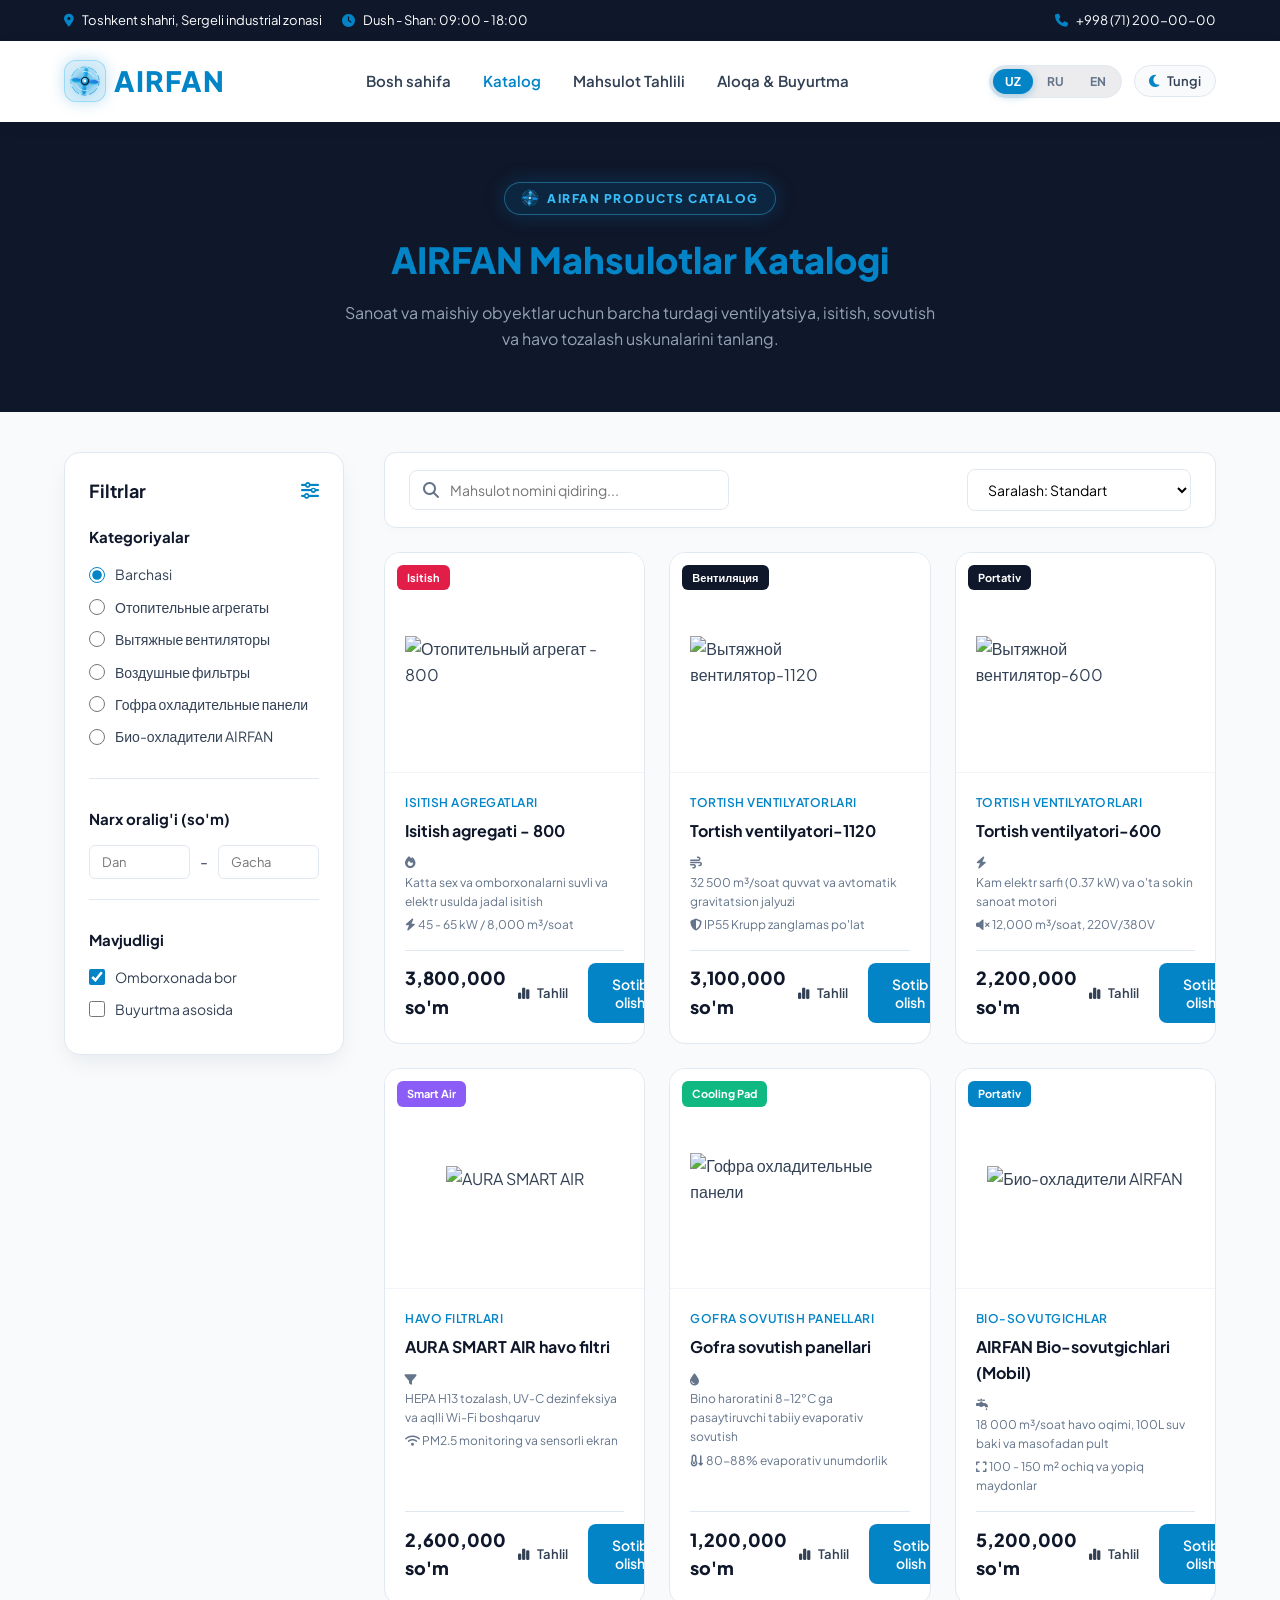
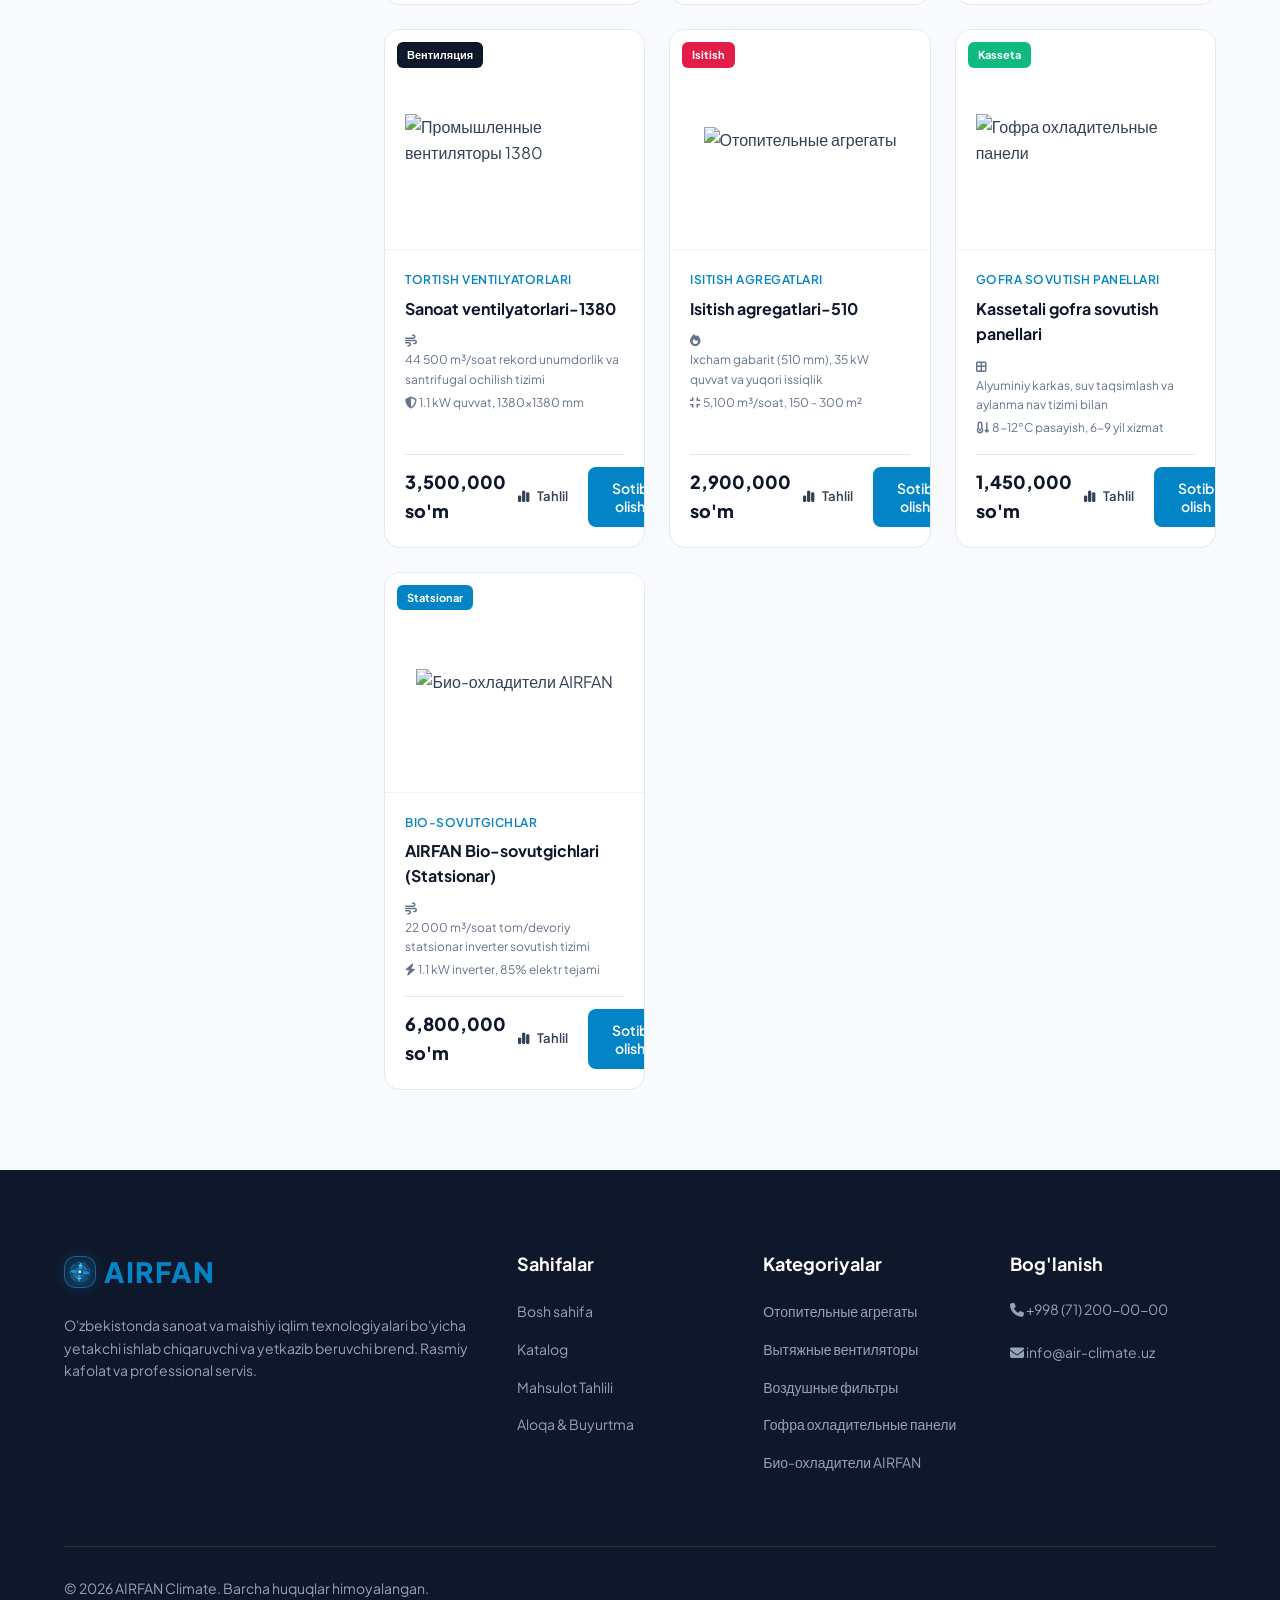
==== commit da08a69a: "feat: update hero section styling, add direct order buttons, and improve slider accessibility" ====
--- a/catalog.html
+++ b/catalog.html
@@ -1,15 +1,25 @@
 <!DOCTYPE html>
 <html lang="uz">
 <head>
+    <!-- ========================================================================= -->
+    <!-- AIRFAN CLIMATE — КАТАЛОГ ПРОДУКЦИИ (catalog.html)                         -->
+    <!-- Заметка: Главная страница каталога климатического и промышленного         -->
+    <!-- оборудования. Включает боковые фильтры, живой поиск, сортировку цен,     -->
+    <!-- модальное окно заказа в Telegram и мультиязычность (UZ, RU, EN).         -->
+    <!-- ========================================================================= -->
     <meta charset="UTF-8">
     <meta name="viewport" content="width=device-width, initial-scale=1.0">
     <title>AIRFAN — Mahsulotlar Katalogi | Sanoat va Maishiy Iqlim Tizimlari</title>
     <link rel="icon" type="image/svg+xml" href="favicon.svg">
-    <!-- Google Fonts & FontAwesome -->
+
+    <!-- Подключение шрифтов Google Fonts (Plus Jakarta Sans) и иконок FontAwesome -->
     <link href="https://fonts.googleapis.com/css2?family=Plus+Jakarta+Sans:wght@300;400;500;600;700;800;900&display=swap" rel="stylesheet">
     <link rel="stylesheet" href="https://cdnjs.cloudflare.com/ajax/libs/font-awesome/6.4.0/css/all.min.css">
+    
+    <!-- Общие стили темы (светлая/темная тема, переключатели, общий дизайн-код) -->
     <link rel="stylesheet" href="shared-theme.css">
     
+    <!-- Скрипт мгновенной инициализации сохранённой темы (предотвращает мерцание белого экрана) -->
     <script>
         (function() {
             const theme = localStorage.getItem('airfan_theme') || 'light';
@@ -18,21 +28,29 @@
     </script>
     
     <style>
+        /* ==========================================================================
+           1. ПЕРЕМЕННЫЕ ДИЗАЙН-СИСТЕМЫ И ПАЛИТРА (:root)
+           Заметка: основные фирменные цвета AIRFAN, скругления, тени и переходы
+           ========================================================================== */
         :root {
-            --primary: #0f172a;
-            --primary-light: #1e293b;
-            --accent: #0284c7;
-            --accent-hover: #0369a1;
-            --success: #10b981;
-            --text-main: #334155;
-            --text-light: #64748b;
-            --bg-light: #f8fafc;
-            --white: #ffffff;
-            --border: #e2e8f0;
-            --shadow: 0 10px 25px -5px rgba(15, 23, 42, 0.08);
-            --transition: all 0.3s cubic-bezier(0.4, 0, 0.2, 1);
-        }
-
+            --primary: #0f172a;           /* Основной темно-синий цвет для текста и заголовков */
+            --primary-light: #1e293b;     /* Вторичный темный оттенок */
+            --accent: #0284c7;            /* Фирменный синий акцентный цвет AIRFAN */
+            --accent-hover: #0369a1;      /* Оттенок синего при наведении на кнопки */
+            --success: #10b981;           /* Изумрудный цвет для успешных действий и бейджей */
+            --text-main: #334155;         /* Основной цвет текста описаний и характеристик */
+            --text-light: #64748b;        /* Приглушенный серый для вторичных подписей */
+            --bg-light: #f8fafc;          /* Фоновый цвет страницы в светлой теме */
+            --white: #ffffff;             /* Чистый белый цвет карточек и фонов */
+            --border: #e2e8f0;            /* Цвет рамок и разделителей */
+            --shadow: 0 10px 25px -5px rgba(15, 23, 42, 0.08); /* Мягкая объемная тень */
+            --transition: all 0.3s cubic-bezier(0.4, 0, 0.2, 1); /* Плавная анимация */
+        }
+
+        /* ==========================================================================
+           2. БАЗОВЫЙ СБРОС СТИЛЕЙ И ТИПОГРАФИКА
+           Заметка: обнуление отступов, единая модель box-sizing и глобальный шрифт
+           ========================================================================== */
         * {
             margin: 0;
             padding: 0;
@@ -55,7 +73,10 @@
             list-style: none;
         }
 
-        /* Top Bar */
+        /* ==========================================================================
+           3. ВЕРХНЯЯ ИНФОРМАЦИОННАЯ ПОЛОСА (.top-bar)
+           Заметка: адрес офиса, график работы и контактный телефон в верхней строке
+           ========================================================================== */
         .top-bar {
             background: var(--primary);
             color: var(--white);
@@ -77,7 +98,10 @@
             margin-right: 6px;
         }
 
-        /* Header & Navigation */
+        /* ==========================================================================
+           4. ГЛАВНАЯ ШАПКА И НАВИГАЦИЯ (header, .navbar)
+           Заметка: прилипающая шапка (sticky), логотип AIRFAN и ссылки на разделы
+           ========================================================================== */
         header {
             background: var(--white);
             box-shadow: 0 4px 20px rgba(0,0,0,0.03);
@@ -126,6 +150,10 @@
             color: var(--accent);
         }
 
+        /* ==========================================================================
+           5. КНОПКИ ДЕЙСТВИЙ (.btn, .btn-primary)
+           Заметка: интерактивные кнопки с микроанимацией подъема и тенями
+           ========================================================================== */
         .btn {
             padding: 12px 24px;
             border-radius: 8px;
@@ -150,10 +178,13 @@
             box-shadow: 0 6px 20px rgba(2, 132, 199, 0.3);
         }
 
-        /* Page Banner */
+        /* ==========================================================================
+           6. БАННЕР СТРАНИЦЫ КАТАЛОГА (.page-banner)
+           Заметка: однотонный глубокий фон #0f172a без градиентов с главным заголовком
+           ========================================================================== */
         .page-banner {
-            background: linear-gradient(135deg, var(--primary) 0%, var(--primary-light) 100%);
-            color: var(--white);
+            background: #0f172a;
+            color: #ffffff;
             padding: 60px 5%;
             text-align: center;
         }
@@ -171,7 +202,10 @@
             margin: 0 auto;
         }
 
-        /* Catalog Layout */
+        /* ==========================================================================
+           7. РАЗМЕТКА ОСНОВНОГО КАТАЛОГА (.catalog-container)
+           Заметка: двухколоночная сетка: 280px фильтры слева и адаптивная витрина справа
+           ========================================================================== */
         .catalog-container {
             max-width: 1400px;
             margin: 40px auto 80px;
@@ -181,7 +215,10 @@
             gap: 40px;
         }
 
-        /* Filters Sidebar */
+        /* ==========================================================================
+           8. БОКОВАЯ ПАНЕЛЬ ФИЛЬТРАЦИИ (.sidebar)
+           Заметка: блок с категориями и ценовым фильтром. Автоматически адаптируется под темную тему
+           ========================================================================== */
         .sidebar {
             background: var(--white);
             border-radius: 16px;
@@ -256,7 +293,10 @@
             font-size: 13px;
         }
 
-        /* Main Catalog Content */
+        /* ==========================================================================
+           9. ПАНЕЛЬ ИНСТРУМЕНТОВ (.toolbar)
+           Заметка: верхняя плашка над товарами со строкой поиска и сортировкой цен
+           ========================================================================== */
         .catalog-content {
             display: flex;
             flex-direction: column;
@@ -306,7 +346,10 @@
             cursor: pointer;
         }
 
-        /* Products Grid */
+        /* ==========================================================================
+           10. СЕТКА И КАРТОЧКИ ТОВАРОВ (.products-grid, .product-card)
+           Заметка: карточки оборудования с бейджами категории, фото, ТТХ и кнопками
+           ========================================================================== */
         .products-grid {
             display: grid;
             grid-template-columns: repeat(3, 1fr);
@@ -408,7 +451,10 @@
             color: var(--primary);
         }
 
-        /* Order Modal */
+        /* ==========================================================================
+           11. МОДАЛЬНОЕ ОКНО ОФОРМЛЕНИЯ ЗАКАЗА (.modal-overlay, .modal)
+           Заметка: всплывающее окно с формой быстрой отправки заявки в Telegram
+           ========================================================================== */
         .modal-overlay {
             position: fixed;
             top: 0;
@@ -502,7 +548,10 @@
             border-color: var(--accent);
         }
 
-        /* Footer */
+        /* ==========================================================================
+           12. ПОДВАЛ САЙТА (footer, .footer-grid, .footer-bottom)
+           Заметка: многоколоночный футер с контактами компании, навигацией и копирайтом
+           ========================================================================== */
         footer {
             background: var(--primary);
             color: var(--white);
@@ -556,6 +605,10 @@
             font-size: 14px;
         }
 
+        /* ==========================================================================
+           13. АДАПТИВНОСТЬ ДЛЯ ПЛАНШЕТОВ И МОБИЛЬНЫХ УСТРОЙСТВ (@media)
+           Заметка: перестроение сетки в 2 колонки на планшетах и в 1 колонку на смартфонах
+           ========================================================================== */
         @media (max-width: 1024px) {
             .catalog-container {
                 grid-template-columns: 1fr;
@@ -581,7 +634,10 @@
 </head>
 <body>
 
-    <!-- Top Bar -->
+    <!-- ========================================================================= -->
+    <!-- 1. ВЕРХНЯЯ ИНФОРМАЦИОННАЯ СТРОКА (Top Bar)                                -->
+    <!-- Заметка: Служебные контакты, точный адрес офиса и часы работы склада      -->
+    <!-- ========================================================================= -->
     <div class="top-bar">
         <div class="top-bar-left">
             <span><i class="fa-solid fa-location-dot"></i> <span data-i18n="top_address">Toshkent shahri, Sergeli industrial zonasi</span></span>
@@ -592,7 +648,11 @@
         </div>
     </div>
 
-    <!-- Header -->
+    <!-- ========================================================================= -->
+    <!-- 2. ОСНОВНАЯ НАВИГАЦИОННАЯ ШАПКА (Header & Navigation)                     -->
+    <!-- Заметка: Логотип бренда, ссылки между разделами, мультиязычный             -->
+    <!-- селектор (UZ/RU/EN) и переключатель светлой/темной темы                   -->
+    <!-- ========================================================================= -->
     <header>
         <div class="navbar">
             <a href="index.html" class="logo">
@@ -606,13 +666,13 @@
                 <li><a href="contact.html" data-i18n="nav_contact">Aloqa & Buyurtma</a></li>
             </ul>
             <div class="header-controls">
-                <!-- 3 Languages Switcher: UZ | RU | EN -->
+                <!-- Мультиязычный переключатель (сохраняется в localStorage) -->
                 <div class="lang-switcher">
                     <button type="button" class="lang-btn active" data-lang="uz" onclick="setLanguage('uz')">UZ</button>
                     <button type="button" class="lang-btn" data-lang="ru" onclick="setLanguage('ru')">RU</button>
                     <button type="button" class="lang-btn" data-lang="en" onclick="setLanguage('en')">EN</button>
                 </div>
-                <!-- Dark / Light Theme Toggle -->
+                <!-- Переключатель светлой/темной темы с сохранением состояния -->
                 <button type="button" class="theme-toggle-btn" id="themeToggle" onclick="toggleTheme()" aria-label="Toggle theme">
                     <i class="fa-solid fa-moon"></i>
                     <span class="theme-label" data-i18n="theme_dark">Tungi</span>
@@ -621,7 +681,11 @@
         </div>
     </header>
 
-    <!-- Page Banner -->
+    <!-- ========================================================================= -->
+    <!-- 3. ГЛАВНЫЙ БАННЕР КАТАЛОГА (Page Banner)                                  -->
+    <!-- Заметка: Верхний презентационный блок с фирменным бейджем, однотонным     -->
+    <!-- темно-синим фоном #0f172a и однотонным заголовком без градиентов          -->
+    <!-- ========================================================================= -->
     <section class="page-banner">
         <div class="airfan-brand-emblem">
             <img src="favicon.svg" alt="AIRFAN" style="width: 18px; height: 18px; vertical-align: middle;"> AIRFAN PRODUCTS CATALOG
@@ -630,17 +694,20 @@
         <p data-i18n="cat_banner_desc">Sanoat va maishiy obyektlar uchun barcha turdagi ventilyatsiya, isitish, sovutish va havo tozalash uskunalarini tanlang.</p>
     </section>
 
-    <!-- Main Catalog Container -->
+    <!-- ========================================================================= -->
+    <!-- 4. ОСНОВНОЙ РАЗДЕЛ КАТАЛОГА (Catalog Container)                           -->
+    <!-- Заметка: Включает боковую колонку фильтров (aside) и витрину товаров      -->
+    <!-- ========================================================================= -->
     <div class="catalog-container">
         
-        <!-- Sidebar Filters -->
+        <!-- 4.1. Боковая панель фильтрации (Sidebar Filters) -->
         <aside class="sidebar">
             <div class="filter-title">
                 <span data-i18n="filter_title">Filtrlar</span>
                 <i class="fa-solid fa-sliders" style="color: var(--accent);"></i>
             </div>
 
-            <!-- Category Filter -->
+            <!-- Фильтр по категориям оборудования (радиокнопки для быстрой выборки) -->
             <div class="filter-group">
                 <h4 data-i18n="filter_categories">Kategoriyalar</h4>
                 <div class="category-list">
@@ -653,7 +720,7 @@
                 </div>
             </div>
 
-            <!-- Price Filter -->
+            <!-- Фильтр по ценовому диапазону (поля "От" и "До" с живым пересчетом) -->
             <div class="filter-group">
                 <h4 data-i18n="filter_price_title">Narx oralig'i (so'm)</h4>
                 <div class="price-inputs">
@@ -663,7 +730,7 @@
                 </div>
             </div>
 
-            <!-- Availability -->
+            <!-- Фильтр по наличию на складе -->
             <div class="filter-group">
                 <h4 data-i18n="filter_avail_title">Mavjudligi</h4>
                 <div class="category-list">
@@ -673,10 +740,10 @@
             </div>
         </aside>
 
-        <!-- Catalog Main Area -->
+        <!-- 4.2. Основная рабочая область витрины (Catalog Content) -->
         <main class="catalog-content">
             
-            <!-- Toolbar -->
+            <!-- Панель инструментов: поиск по названию модели и сортировка цен -->
             <div class="toolbar">
                 <div class="search-box">
                     <i class="fa-solid fa-magnifying-glass"></i>
@@ -948,12 +1015,22 @@
         </main>
     </div>
 
-    <!-- Order Modal -->
+    <!-- ========================================================================= -->
+    <!-- 5. МОДАЛЬНОЕ ОКНО ОФОРМЛЕНИЯ ЗАКАЗА (Order Modal)                         -->
+    <!-- Заметка: Всплывающее окно для быстрого заказа выбранного товара.           -->
+    <!-- При клике на кнопку «Sotib olish» передается название и цена товара.     -->
+    <!-- Данные заявки напрямую отправляются в Telegram-бот через Telegram Bot API -->
+    <!-- ========================================================================= -->
     <div class="modal-overlay" id="orderModal">
         <div class="modal">
+            <!-- Кнопка закрытия окна (крестик) -->
             <button class="modal-close" onclick="closeModal()"><i class="fa-solid fa-xmark"></i></button>
+            
             <h3>Buyurtma Rasmiylashtirish</h3>
+            <!-- Информационная плашка с выбранным товаром -->
             <p id="modalProductInfo">Mahsulot tanlandi</p>
+            
+            <!-- Форма заказа: имя, телефон, адрес доставки и комментарий -->
             <form id="telegramForm" onsubmit="sendToTelegram(event)">
                 <div class="form-group">
                     <label>Ismingiz va Familiyangiz</label>
@@ -972,10 +1049,13 @@
         </div>
     </div>
 
-    <!-- Footer -->
-    <!-- Footer -->
+    <!-- ========================================================================= -->
+    <!-- 6. ПОДВАЛ САЙТА (Footer)                                                  -->
+    <!-- Заметка: 4 колонки: о компании, навигация, список категорий и контакты    -->
+    <!-- ========================================================================= -->
     <footer>
         <div class="footer-grid">
+            <!-- Колонка 1: Логотип AIRFAN и краткое описание интернет-магазина -->
             <div class="footer-col">
                 <div class="logo" style="color: white; margin-bottom: 20px;">
                     <span class="logo-icon-wrap" style="width: 32px; height: 32px; display: inline-flex;"><img src="favicon.svg" alt="AIRFAN" class="logo-emblem-img"></span>
@@ -983,6 +1063,7 @@
                 </div>
                 <p data-i18n="footer_about">Sanoat va maishiy obyektlar uchun shamollatish va sovutish uskunalarining eng keng tanlovi.</p>
             </div>
+            <!-- Колонка 2: Быстрые ссылки по разделам сайта -->
             <div class="footer-col">
                 <h4 data-i18n="footer_pages">Sahifalar</h4>
                 <ul>
@@ -992,6 +1073,7 @@
                     <li><a href="contact.html" data-i18n="nav_contact">Aloqa</a></li>
                 </ul>
             </div>
+            <!-- Колонка 3: Прямые ссылки на фильтрацию по типам оборудования -->
             <div class="footer-col">
                 <h4 data-i18n="filter_categories">Kategoriyalar</h4>
                 <ul>
@@ -1002,22 +1084,32 @@
                     <li><a href="catalog.html" data-i18n="cat_cooler_label">Био-охладители AIRFAN</a></li>
                 </ul>
             </div>
+            <!-- Колонка 4: Прямые контакты отдела продаж и e-mail -->
             <div class="footer-col">
                 <h4 data-i18n="footer_contact">Bog'lanish</h4>
                 <p><i class="fa-solid fa-phone"></i> +998 (71) 200-00-00</p>
                 <p><i class="fa-solid fa-envelope"></i> info@air-climate.uz</p>
             </div>
         </div>
+        <!-- Нижняя строка футера: копирайт и защита авторских прав -->
         <div class="footer-bottom">
             <p>&copy; 2026 AIRFAN Climate. <span data-i18n="footer_rights">Barcha huquqlar himoyalangan.</span></p>
         </div>
     </footer>
 
-    <!-- JavaScript Filtering & Telegram API -->
+    <!-- ========================================================================= -->
+    <!-- 7. КЛИЕНТСКИЕ СКРИПТЫ: ФИЛЬТРАЦИЯ, СОРТИРОВКА И TELEGRAM API              -->
+    <!-- ========================================================================= -->
     <script>
+        // Глобальные переменные для хранения выбранного товара в модалке
         let selectedProduct = '';
         let selectedPrice = '';
 
+        /**
+         * Заметка: Функция открытия модального окна оформления заказа
+         * @param {string} productName - Название оборудования
+         * @param {string} productPrice - Форматированная цена с валютой
+         */
         function openModal(productName, productPrice) {
             selectedProduct = productName;
             selectedPrice = productPrice;
@@ -1025,12 +1117,27 @@
             document.getElementById('orderModal').classList.add('active');
         }
 
+        /**
+         * Заметка: Функция закрытия модального окна заказа
+         */
         function closeModal() {
             document.getElementById('orderModal').classList.remove('active');
         }
 
-        // Filtering and sorting logic
+        // Заметка: Закрытие модального окна при клике на затемнённый оверлей вокруг формы
+        const modalBackdropCatalog = document.getElementById('orderModal');
+        if (modalBackdropCatalog) {
+            modalBackdropCatalog.addEventListener('click', (e) => {
+                if (e.target === modalBackdropCatalog) closeModal();
+            });
+        }
+
+        /**
+         * Заметка: Основная функция фильтрации и сортировки товаров в каталоге
+         * Срабатывает на ввод в строке поиска, смену категории, диапазон цен и селект сортировки
+         */
         function filterProducts() {
+            // Считываем значения всех управляющих элементов
             const searchVal = document.getElementById('searchInput').value.toLowerCase();
             const minPrice = parseFloat(document.getElementById('minPrice').value) || 0;
             const maxPrice = parseFloat(document.getElementById('maxPrice').value) || Infinity;
@@ -1040,12 +1147,14 @@
             const grid = document.getElementById('productsGrid');
             const cards = Array.from(document.querySelectorAll('.product-card'));
 
+            // Сортировка массива карточек по цене (от дешевых к дорогим / от дорогих к дешевым)
             if (sortVal === 'low-high') {
                 cards.sort((a, b) => parseFloat(a.getAttribute('data-price')) - parseFloat(b.getAttribute('data-price')));
             } else if (sortVal === 'high-low') {
                 cards.sort((a, b) => parseFloat(b.getAttribute('data-price')) - parseFloat(a.getAttribute('data-price')));
             }
 
+            // Перестановка отсортированных карточек в DOM и проверка условий видимости
             cards.forEach(card => {
                 grid.appendChild(card);
                 const name = card.getAttribute('data-name').toLowerCase();
@@ -1056,6 +1165,7 @@
                 const matchesCategory = (categoryRadio === 'all' || category === categoryRadio);
                 const matchesPrice = (price >= minPrice && price <= maxPrice);
 
+                // Если карточка удовлетворяет всем условиям — отображаем её, иначе скрываем
                 if (matchesSearch && matchesCategory && matchesPrice) {
                     card.style.display = 'flex';
                 } else {
@@ -1064,17 +1174,26 @@
             });
         }
 
-        // Telegram Integration (User ID: 5973007672)
+        /* =========================================================================
+           ИНТЕГРАЦИЯ С TELEGRAM BOT API
+           Заметка: Токен бота и ID чата администратора для мгновенных уведомлений
+           ========================================================================= */
         const BOT_TOKEN = '8870087140:AAGhmm0WlIbp60iE2nBXagUrgWWs0n7otF0';
         const CHAT_ID = '5973007672';
 
+        /**
+         * Заметка: Асинхронная отправка формы заказа в Telegram бот
+         * @param {Event} event - Событие отправки формы submit
+         */
         async function sendToTelegram(event) {
             event.preventDefault();
 
+            // Сбор значений из полей формы
             const name = document.getElementById('clientName').value;
             const phone = document.getElementById('clientPhone').value;
             const address = document.getElementById('clientAddress').value;
 
+            // Формирование форматированного текста в Markdown для читаемого вида в Telegram
             const message = `🛍 *Katalogdan Yangi Buyurtma - AIRFAN*\n\n` +
                             `📦 *Mahsulot:* ${selectedProduct}\n` +
                             `💰 *Narxi:* ${selectedPrice}\n` +
@@ -1110,7 +1229,8 @@
             }
         }
     </script>
-    <!-- Shared Theme & Language Controller -->
+    
+    <!-- Подключение контроллера мультиязычности и переключения тем (shared) -->
     <script src="theme-lang.js"></script>
 </body>
 </html>
--- a/shared-theme.css
+++ b/shared-theme.css
@@ -7,7 +7,7 @@
    -------------------------------------------------------------------------- */
 :root {
     --brand-glow: rgba(2, 132, 199, 0.4);
-    --brand-gradient: linear-gradient(135deg, #38bdf8 0%, #0284c7 50%, #2563eb 100%);
+    --brand-gradient: #0284c7;
     --card-surface: #ffffff;
     --input-bg: #ffffff;
     --table-stripe: #f8fafc;
@@ -159,7 +159,7 @@
     width: 38px;
     height: 38px;
     border-radius: 10px;
-    background: linear-gradient(135deg, #0284c7 0%, #0369a1 100%);
+    background: #0284c7;
     display: flex;
     align-items: center;
     justify-content: center;
@@ -205,9 +205,23 @@
 }
 
 .airfan-gradient-title {
-    background: linear-gradient(135deg, #ffffff 30%, #38bdf8 80%, #60a5fa 100%);
-    -webkit-background-clip: text;
-    -webkit-text-fill-color: transparent;
+    background: none !important;
+    -webkit-background-clip: unset !important;
+    -webkit-text-fill-color: initial !important;
+    color: #0284c7 !important;
+    display: inline;
+}
+
+.page-banner {
+    background: #0f172a !important;
+    color: #ffffff !important;
+}
+
+.contact-title-blue {
+    background: none !important;
+    -webkit-background-clip: unset !important;
+    -webkit-text-fill-color: initial !important;
+    color: #0284c7 !important;
     display: inline;
 }
 
@@ -303,21 +317,26 @@
     position: relative;
     width: 100%;
     overflow: hidden;
+    z-index: 5;
 }
 
 .hero-slide {
     display: none;
-    animation: slideFadeIn 0.7s cubic-bezier(0.16, 1, 0.3, 1) forwards;
+    animation: slideFadeIn 0.6s cubic-bezier(0.16, 1, 0.3, 1) forwards;
+    position: relative;
+    z-index: 10;
 }
 
 .hero-slide.active {
-    display: grid;
+    display: block;
+    position: relative;
+    z-index: 12;
 }
 
 @keyframes slideFadeIn {
     from {
         opacity: 0;
-        transform: translateY(20px) scale(0.98);
+        transform: translateY(16px) scale(0.99);
     }
     to {
         opacity: 1;
@@ -330,67 +349,114 @@
     align-items: center;
     justify-content: space-between;
     max-width: 1400px;
-    margin: 25px auto 0;
+    margin: 30px auto 0;
     padding: 0 5%;
     position: relative;
-    z-index: 5;
+    z-index: 35;
+    pointer-events: auto;
 }
 
 .slider-dots {
     display: flex;
-    gap: 10px;
-    align-items: center;
+    gap: 12px;
+    align-items: center;
+    position: relative;
+    z-index: 35;
 }
 
 .slider-dot {
-    width: 32px;
-    height: 8px;
-    border-radius: 4px;
-    background: rgba(255, 255, 255, 0.25);
+    width: 36px;
+    height: 10px;
+    border-radius: 5px;
+    background: rgba(255, 255, 255, 0.3);
     cursor: pointer;
-    transition: var(--transition);
+    transition: all 0.3s cubic-bezier(0.4, 0, 0.2, 1);
     border: none;
+    position: relative;
+    z-index: 35;
+    outline: none;
+    padding: 0;
+}
+
+.slider-dot:hover {
+    background: rgba(255, 255, 255, 0.7);
+    transform: scaleY(1.3);
 }
 
 .slider-dot.active {
-    width: 50px;
+    width: 56px;
     background: var(--accent);
-    box-shadow: 0 0 12px var(--accent);
+    box-shadow: 0 0 16px var(--accent);
 }
 
 .slider-arrows {
     display: flex;
-    gap: 10px;
+    gap: 12px;
+    position: relative;
+    z-index: 35;
 }
 
 .slider-arrow-btn {
-    width: 44px;
-    height: 44px;
+    width: 48px;
+    height: 48px;
     border-radius: 50%;
-    background: rgba(255, 255, 255, 0.1);
-    border: 1px solid rgba(255, 255, 255, 0.2);
+    background: rgba(255, 255, 255, 0.12);
+    border: 1px solid rgba(255, 255, 255, 0.3);
     color: #ffffff;
-    font-size: 16px;
+    font-size: 18px;
     cursor: pointer;
     display: flex;
     align-items: center;
     justify-content: center;
-    transition: var(--transition);
-    backdrop-filter: blur(8px);
+    transition: all 0.3s cubic-bezier(0.4, 0, 0.2, 1);
+    backdrop-filter: blur(10px);
+    position: relative;
+    z-index: 35;
+    outline: none;
 }
 
 .slider-arrow-btn:hover {
     background: var(--accent);
     border-color: var(--accent);
-    transform: scale(1.08);
-    box-shadow: 0 0 16px var(--accent);
-}
-
-/* Ensure slide content is always visible when active */
+    transform: scale(1.1);
+    box-shadow: 0 0 18px var(--accent);
+}
+
+.slider-arrow-btn:active {
+    transform: scale(0.95);
+}
+
+/* Ensure slide content is always visible when active and buttons are clickable */
 .hero-slide.active .hero-content h1,
 .hero-slide.active .hero-content p,
 .hero-slide.active .hero-buttons {
     opacity: 1 !important;
+}
+
+.hero-slide .hero-content {
+    position: relative;
+    z-index: 20;
+    pointer-events: auto;
+}
+
+.hero-slide .hero-buttons {
+    position: relative;
+    z-index: 25;
+    display: flex;
+    gap: 14px;
+    flex-wrap: wrap;
+    pointer-events: auto;
+    margin-top: 10px;
+}
+
+.hero-slide .hero-buttons .btn,
+.hero-slide .hero-buttons a,
+.hero-slide .hero-buttons button {
+    position: relative;
+    z-index: 25;
+    pointer-events: auto;
+    cursor: pointer;
+    text-decoration: none;
 }
 
 /* Logo Custom Emblem Icon & SVG */
@@ -398,7 +464,7 @@
     width: 42px;
     height: 42px;
     border-radius: 12px;
-    background: linear-gradient(135deg, rgba(2, 132, 199, 0.2) 0%, rgba(56, 189, 248, 0.1) 100%);
+    background: rgba(2, 132, 199, 0.15);
     border: 1px solid rgba(56, 189, 248, 0.4);
     display: flex;
     align-items: center;
@@ -433,24 +499,14 @@
         display: flex !important;
         overflow-x: auto !important;
         scroll-snap-type: x mandatory;
-        padding-bottom: 12px !important;
+        padding-bottom: 10px !important;
         -webkit-overflow-scrolling: touch;
+        gap: 8px !important;
     }
     .selector-pill {
         flex: 0 0 auto;
-        min-width: 220px;
+        min-width: 180px;
         scroll-snap-align: start;
     }
-    .thumbs-grid {
-        display: flex !important;
-        overflow-x: auto !important;
-        scroll-snap-type: x mandatory;
-        padding-bottom: 10px !important;
-        -webkit-overflow-scrolling: touch;
-    }
-    .thumb-item {
-        flex: 0 0 120px;
-        scroll-snap-align: start;
-    }
-}
-
+}
+
